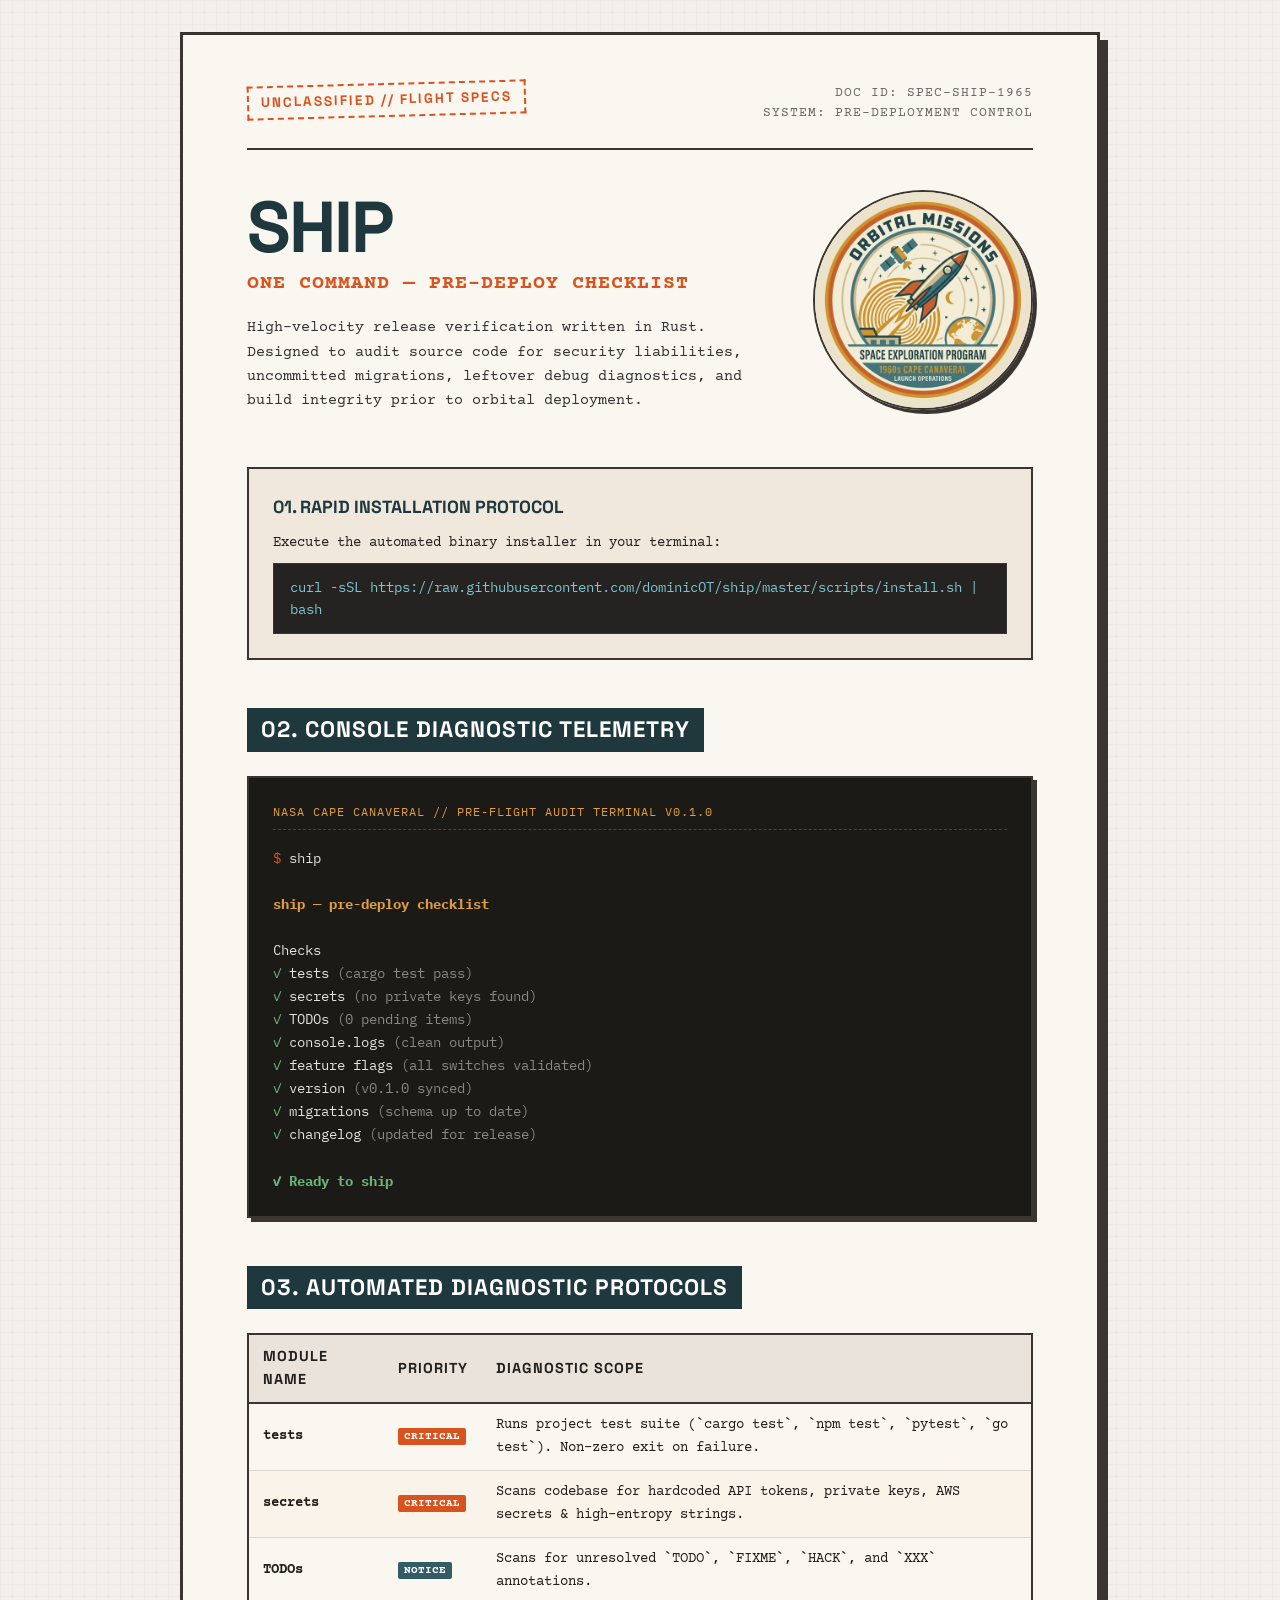
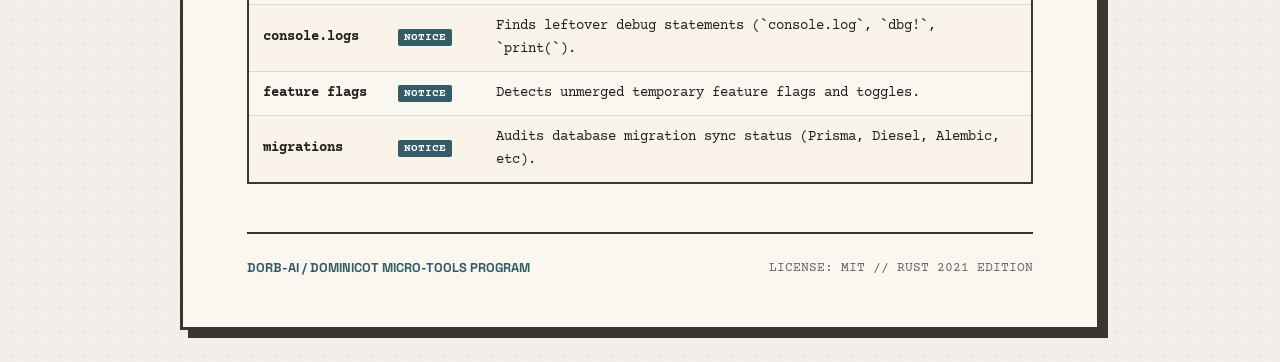
==== web/index.html @ fb0dbe6f "add doc page" ====
<!DOCTYPE html>
<html lang="en">
<head>
  <meta charset="UTF-8">
  <meta name="viewport" content="width=device-width, initial-scale=1.0">
  <title>SHIP — Pre-Flight Checklist CLI (1965 Manual Specs)</title>
  <meta name="description" content="Ship — A fast pre-deploy checklist CLI written in Rust. Cape Canaveral vintage documentation manual.">
  <link rel="preconnect" href="https://fonts.googleapis.com">
  <link rel="preconnect" href="https://fonts.gstatic.com" crossorigin>
  <link href="https://fonts.googleapis.com/css2?family=Courier+Prime:ital,wght@0,400;0,700;1,400&family=IBM+Plex+Mono:wght@400;600&family=Space+Grotesk:wght@500;700&display=swap" rel="stylesheet">
  
  <style>
    :root {
      --cream: #F5EFEB;
      --paper: #FAF6F0;
      --ink: #22201D;
      --orange: #D9531E;
      --mustard: #E09F3E;
      --teal: #335C67;
      --dark-teal: #1E383D;
      --border: #3A3530;
      --font-mono: 'Courier Prime', 'Courier New', monospace;
      --font-header: 'Space Grotesk', 'Helvetica Neue', sans-serif;
    }

    * {
      box-sizing: border-box;
      margin: 0;
      padding: 0;
    }

    body {
      background-color: var(--cream);
      color: var(--ink);
      font-family: var(--font-mono);
      font-size: 15px;
      line-height: 1.6;
      padding: 2rem 1rem;
      background-image: 
        radial-gradient(rgba(0, 0, 0, 0.03) 1px, transparent 0),
        linear-gradient(to right, rgba(0,0,0,0.02) 1px, transparent 1px),
        linear-gradient(to bottom, rgba(0,0,0,0.02) 1px, transparent 1px);
      background-size: 24px 24px, 12px 12px, 12px 12px;
    }

    .manual-wrapper {
      max-width: 920px;
      margin: 0 auto;
      background: var(--paper);
      border: 3px solid var(--border);
      box-shadow: 8px 8px 0px var(--border);
      padding: 3rem 4rem;
      position: relative;
    }

    /* Top stamp / Header block */
    .top-bar {
      display: flex;
      justify-content: space-between;
      align-items: flex-start;
      border-bottom: 2px solid var(--border);
      padding-bottom: 1.5rem;
      margin-bottom: 2.5rem;
    }

    .classification-stamp {
      display: inline-block;
      border: 2px dashed var(--orange);
      color: var(--orange);
      font-family: var(--font-header);
      font-weight: 700;
      text-transform: uppercase;
      letter-spacing: 2px;
      padding: 4px 12px;
      font-size: 0.85rem;
      transform: rotate(-1.5deg);
    }

    .meta-spec {
      font-size: 0.8rem;
      text-align: right;
      color: #666;
      text-transform: uppercase;
      letter-spacing: 1px;
    }

    /* Hero section */
    .hero-grid {
      display: grid;
      grid-template-columns: 1fr 220px;
      gap: 2rem;
      align-items: center;
      margin-bottom: 3rem;
    }

    .brand-title {
      font-family: var(--font-header);
      font-size: 4.5rem;
      line-height: 0.9;
      font-weight: 700;
      letter-spacing: -2px;
      color: var(--dark-teal);
      text-transform: uppercase;
      margin-bottom: 0.5rem;
    }

    .tagline {
      font-size: 1.25rem;
      font-weight: 700;
      color: var(--orange);
      text-transform: uppercase;
      letter-spacing: 1px;
      margin-bottom: 1rem;
    }

    .hero-desc {
      font-size: 0.95rem;
      color: #333;
      max-width: 520px;
    }

    .badge-img {
      width: 100%;
      height: auto;
      border: 2px solid var(--border);
      box-shadow: 4px 4px 0px var(--border);
      border-radius: 50%;
    }

    /* Section headers */
    .section-title {
      font-family: var(--font-header);
      font-size: 1.4rem;
      font-weight: 700;
      text-transform: uppercase;
      letter-spacing: 1px;
      background: var(--dark-teal);
      color: #FFF;
      display: inline-block;
      padding: 4px 14px;
      margin-bottom: 1.5rem;
    }

    /* Command / Terminal Card */
    .terminal-box {
      background: #1B1A17;
      color: #E6E1DA;
      border: 2px solid var(--border);
      padding: 1.5rem;
      font-family: 'IBM Plex Mono', monospace;
      font-size: 0.9rem;
      box-shadow: 4px 4px 0px var(--border);
      margin-bottom: 3rem;
      position: relative;
    }

    .terminal-header {
      color: var(--mustard);
      border-bottom: 1px dashed #444;
      padding-bottom: 0.5rem;
      margin-bottom: 1rem;
      font-size: 0.75rem;
      text-transform: uppercase;
      letter-spacing: 1px;
    }

    .prompt { color: var(--orange); }
    .check-pass { color: #69B578; }
    .check-warn { color: var(--mustard); }
    .check-fail { color: #E65F5C; }

    /* Table specs */
    .table-container {
      margin-bottom: 3rem;
    }

    .spec-table {
      width: 100%;
      border-collapse: collapse;
      font-size: 0.9rem;
      border: 2px solid var(--border);
    }

    .spec-table th {
      background: #EAE3DB;
      font-family: var(--font-header);
      text-transform: uppercase;
      letter-spacing: 1px;
      padding: 10px 14px;
      text-align: left;
      border-bottom: 2px solid var(--border);
    }

    .spec-table td {
      padding: 10px 14px;
      border-bottom: 1px solid #DDD6CD;
    }

    .spec-table tr:nth-child(even) {
      background: #FAF3EA;
    }

    .badge-critical {
      background: var(--orange);
      color: white;
      font-size: 0.7rem;
      font-weight: 700;
      text-transform: uppercase;
      padding: 2px 6px;
      border-radius: 2px;
    }

    .badge-normal {
      background: var(--teal);
      color: white;
      font-size: 0.7rem;
      font-weight: 700;
      text-transform: uppercase;
      padding: 2px 6px;
      border-radius: 2px;
    }

    /* One liner install box */
    .install-card {
      background: #F0E8DD;
      border: 2px solid var(--border);
      padding: 1.5rem;
      margin-bottom: 3rem;
    }

    .install-card h3 {
      font-family: var(--font-header);
      font-size: 1.1rem;
      text-transform: uppercase;
      margin-bottom: 0.75rem;
      color: var(--dark-teal);
    }

    .code-snippet {
      background: #252321;
      color: #7EC4CF;
      padding: 12px 16px;
      font-family: 'IBM Plex Mono', monospace;
      font-size: 0.88rem;
      border: 1px solid var(--border);
      overflow-x: auto;
      user-select: all;
    }

    /* Footer */
    .manual-footer {
      border-top: 2px solid var(--border);
      padding-top: 1.5rem;
      display: flex;
      justify-content: space-between;
      align-items: center;
      font-size: 0.8rem;
      color: #666;
    }

    .footer-stamp {
      font-family: var(--font-header);
      font-weight: 700;
      color: var(--teal);
      text-transform: uppercase;
    }

    @media (max-width: 768px) {
      .manual-wrapper {
        padding: 1.5rem;
      }
      .hero-grid {
        grid-template-columns: 1fr;
      }
      .badge-img {
        max-width: 160px;
        margin: 0 auto;
        display: block;
      }
    }
  </style>
</head>
<body>

  <main class="manual-wrapper">
    <!-- Header Block -->
    <header class="top-bar">
      <div>
        <span class="classification-stamp">Unclassified // Flight Specs</span>
      </div>
      <div class="meta-spec">
        <div>Doc ID: SPEC-SHIP-1965</div>
        <div>System: Pre-Deployment Control</div>
      </div>
    </header>

    <!-- Hero section -->
    <section class="hero-grid">
      <div>
        <h1 class="brand-title">SHIP</h1>
        <div class="tagline">One Command — Pre-Deploy Checklist</div>
        <p class="hero-desc">
          High-velocity release verification written in Rust. Designed to audit source code for security liabilities, uncommitted migrations, leftover debug diagnostics, and build integrity prior to orbital deployment.
        </p>
      </div>
      <div>
        <img src="badge.png" alt="1960s Apollo Launch Badge" class="badge-img">
      </div>
    </section>

    <!-- Installation Command -->
    <section class="install-card">
      <h3>01. Rapid Installation Protocol</h3>
      <p style="margin-bottom: 0.5rem; font-size: 0.85rem;">Execute the automated binary installer in your terminal:</p>
      <div class="code-snippet">
        curl -sSL https://raw.githubusercontent.com/dominicOT/ship/master/scripts/install.sh | bash
      </div>
    </section>

    <!-- Simulated Output -->
    <section>
      <div class="section-title">02. Console Diagnostic Telemetry</div>
      <div class="terminal-box">
        <div class="terminal-header">NASA CAPE CANAVERAL // PRE-FLIGHT AUDIT TERMINAL v0.1.0</div>
        <div><span class="prompt">$</span> ship</div>
        <br>
        <div style="color: var(--mustard); font-weight: bold;">ship — pre-deploy checklist</div>
        <br>
        <div>Checks</div>
        <div>  <span class="check-pass">✓</span> tests           <span style="color: #888;">(cargo test pass)</span></div>
        <div>  <span class="check-pass">✓</span> secrets         <span style="color: #888;">(no private keys found)</span></div>
        <div>  <span class="check-pass">✓</span> TODOs           <span style="color: #888;">(0 pending items)</span></div>
        <div>  <span class="check-pass">✓</span> console.logs    <span style="color: #888;">(clean output)</span></div>
        <div>  <span class="check-pass">✓</span> feature flags   <span style="color: #888;">(all switches validated)</span></div>
        <div>  <span class="check-pass">✓</span> version         <span style="color: #888;">(v0.1.0 synced)</span></div>
        <div>  <span class="check-pass">✓</span> migrations      <span style="color: #888;">(schema up to date)</span></div>
        <div>  <span class="check-pass">✓</span> changelog       <span style="color: #888;">(updated for release)</span></div>
        <br>
        <div class="check-pass" style="font-weight: bold;">✓ Ready to ship</div>
      </div>
    </section>

    <!-- Checklist Specifications -->
    <section class="table-container">
      <div class="section-title">03. Automated Diagnostic Protocols</div>
      <table class="spec-table">
        <thead>
          <tr>
            <th>Module Name</th>
            <th>Priority</th>
            <th>Diagnostic Scope</th>
          </tr>
        </thead>
        <tbody>
          <tr>
            <td><strong>tests</strong></td>
            <td><span class="badge-critical">CRITICAL</span></td>
            <td>Runs project test suite (`cargo test`, `npm test`, `pytest`, `go test`). Non-zero exit on failure.</td>
          </tr>
          <tr>
            <td><strong>secrets</strong></td>
            <td><span class="badge-critical">CRITICAL</span></td>
            <td>Scans codebase for hardcoded API tokens, private keys, AWS secrets & high-entropy strings.</td>
          </tr>
          <tr>
            <td><strong>TODOs</strong></td>
            <td><span class="badge-normal">NOTICE</span></td>
            <td>Scans for unresolved `TODO`, `FIXME`, `HACK`, and `XXX` annotations.</td>
          </tr>
          <tr>
            <td><strong>console.logs</strong></td>
            <td><span class="badge-normal">NOTICE</span></td>
            <td>Finds leftover debug statements (`console.log`, `dbg!`, `print(`).</td>
          </tr>
          <tr>
            <td><strong>feature flags</strong></td>
            <td><span class="badge-normal">NOTICE</span></td>
            <td>Detects unmerged temporary feature flags and toggles.</td>
          </tr>
          <tr>
            <td><strong>migrations</strong></td>
            <td><span class="badge-normal">NOTICE</span></td>
            <td>Audits database migration sync status (Prisma, Diesel, Alembic, etc).</td>
          </tr>
        </tbody>
      </table>
    </section>

    <!-- Footer Specs -->
    <footer class="manual-footer">
      <div class="footer-stamp">DORB-AI / DOMINICOT MICRO-TOOLS PROGRAM</div>
      <div>LICENSE: MIT // RUST 2021 EDITION</div>
    </footer>
  </main>

</body>
</html>
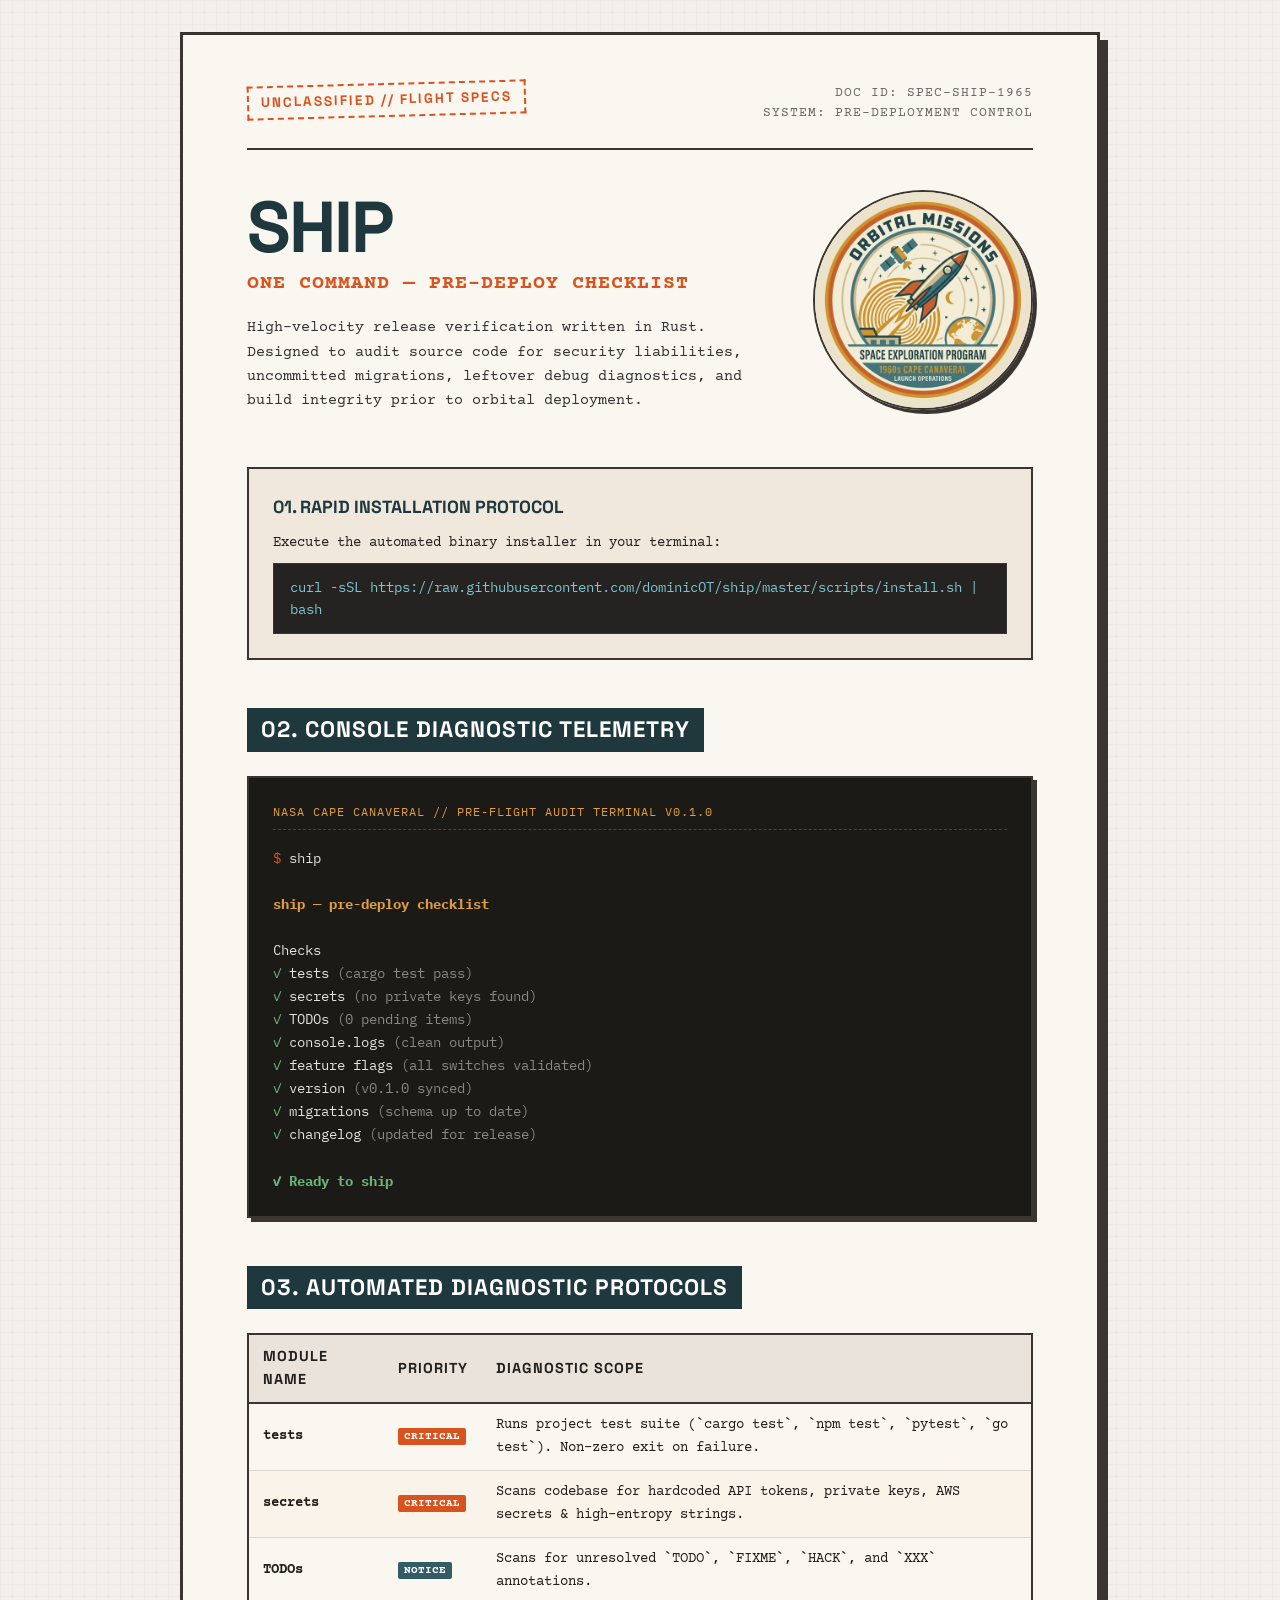
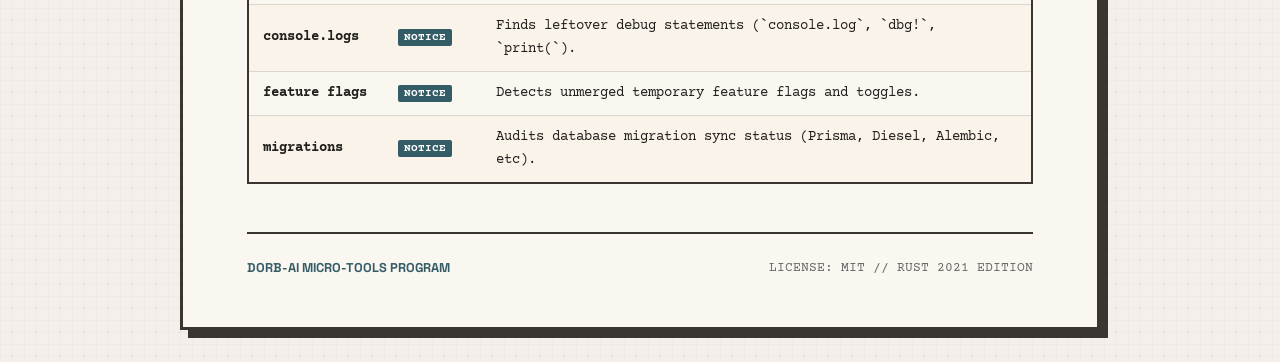
==== commit fd2b0afb: "..rehafn" ====
--- a/web/index.html
+++ b/web/index.html
@@ -388,7 +388,7 @@
 
     <!-- Footer Specs -->
     <footer class="manual-footer">
-      <div class="footer-stamp">DORB-AI / DOMINICOT MICRO-TOOLS PROGRAM</div>
+      <div class="footer-stamp">DORB-AI MICRO-TOOLS PROGRAM</div>
       <div>LICENSE: MIT // RUST 2021 EDITION</div>
     </footer>
   </main>
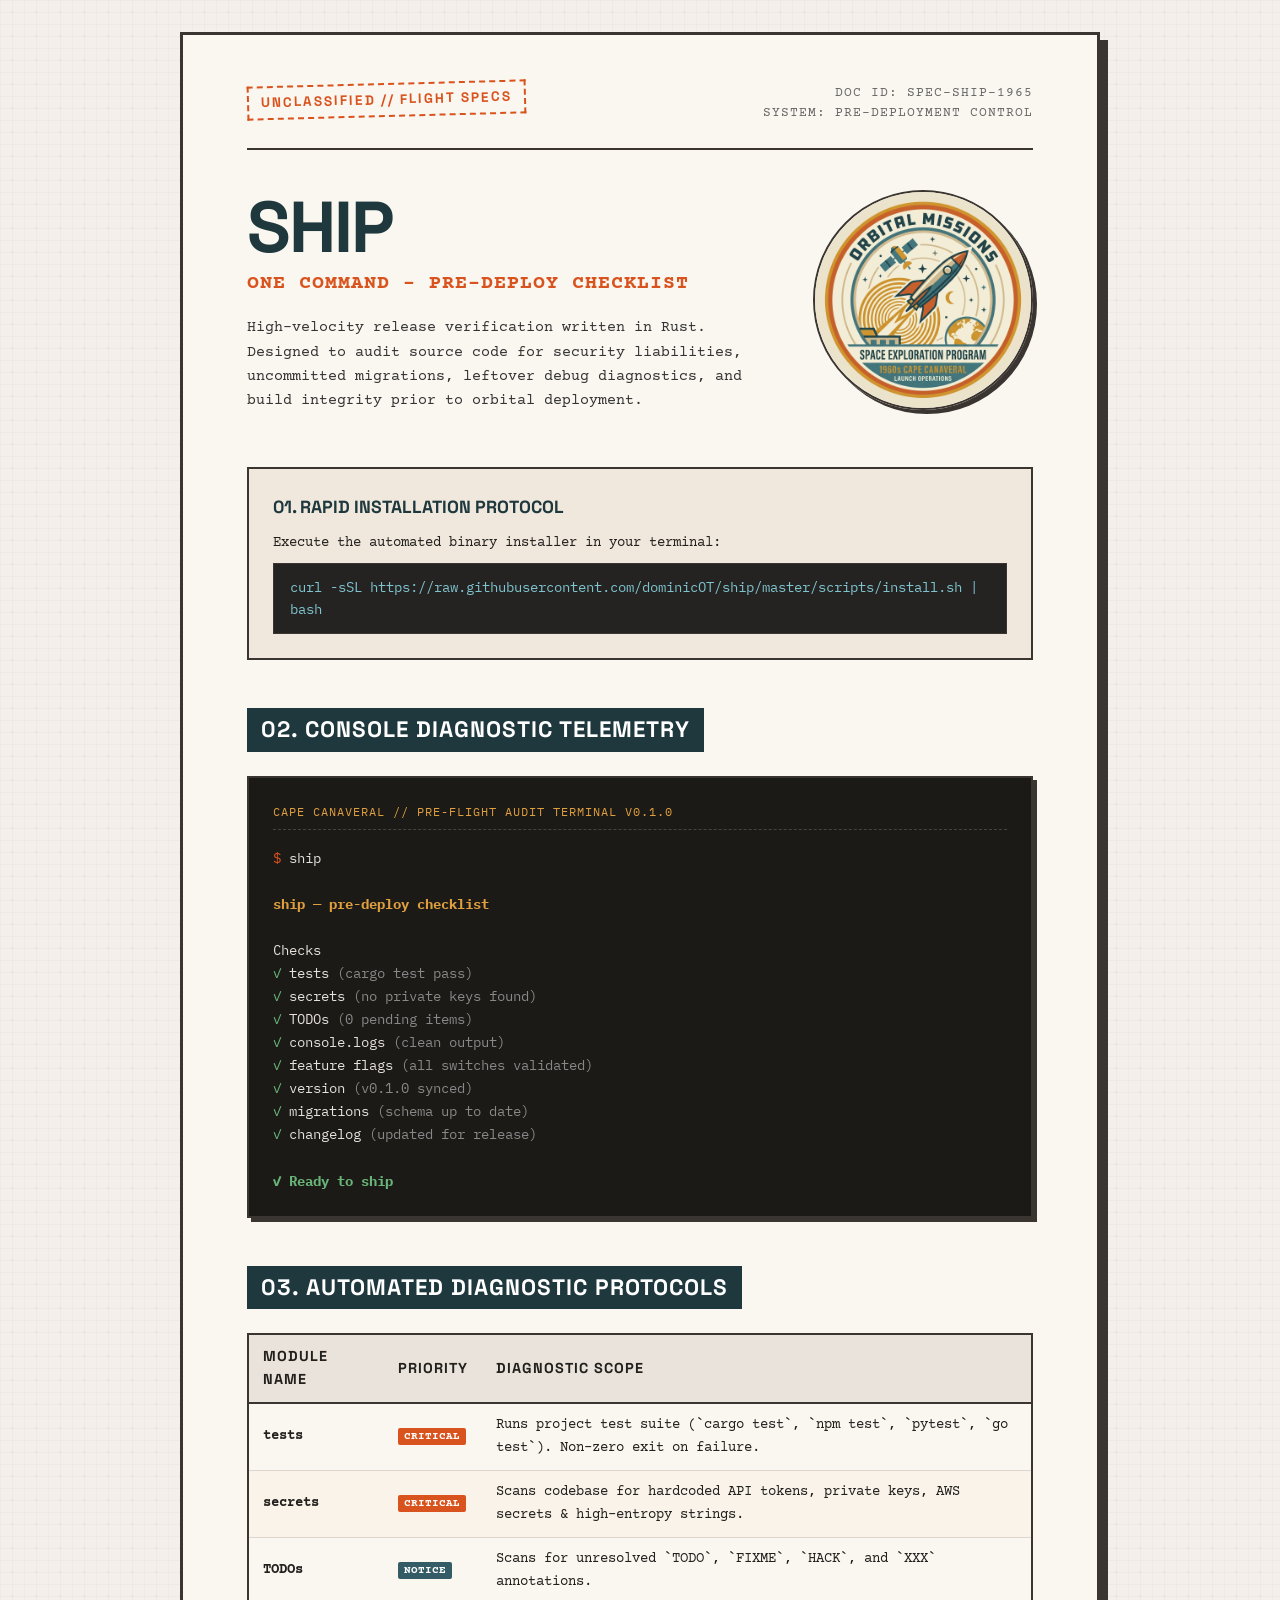
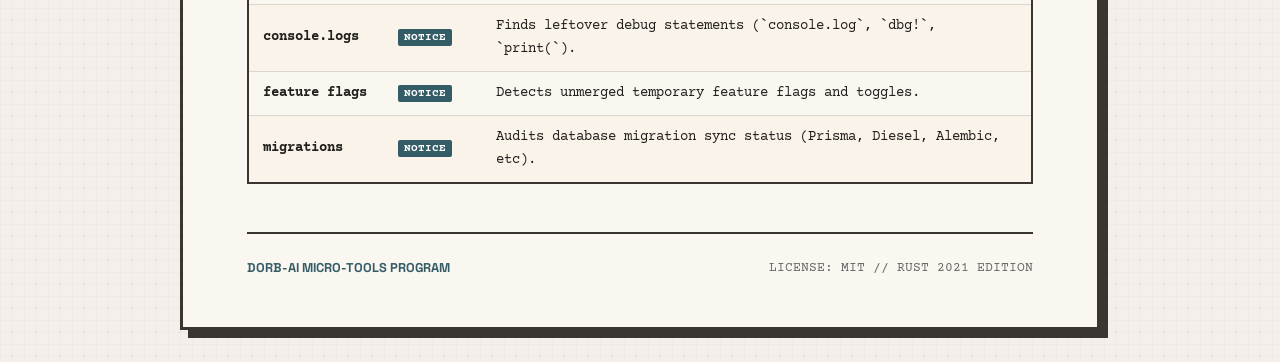
==== commit 80c103c3: "." ====
--- a/web/index.html
+++ b/web/index.html
@@ -3,7 +3,7 @@
 <head>
   <meta charset="UTF-8">
   <meta name="viewport" content="width=device-width, initial-scale=1.0">
-  <title>SHIP — Pre-Flight Checklist CLI (1965 Manual Specs)</title>
+  <title>SHIP - Pre-Flight Checklist CLI</title>
   <meta name="description" content="Ship — A fast pre-deploy checklist CLI written in Rust. Cape Canaveral vintage documentation manual.">
   <link rel="preconnect" href="https://fonts.googleapis.com">
   <link rel="preconnect" href="https://fonts.gstatic.com" crossorigin>
@@ -298,7 +298,7 @@
     <section class="hero-grid">
       <div>
         <h1 class="brand-title">SHIP</h1>
-        <div class="tagline">One Command — Pre-Deploy Checklist</div>
+        <div class="tagline">One Command - Pre-Deploy Checklist</div>
         <p class="hero-desc">
           High-velocity release verification written in Rust. Designed to audit source code for security liabilities, uncommitted migrations, leftover debug diagnostics, and build integrity prior to orbital deployment.
         </p>
@@ -321,7 +321,7 @@
     <section>
       <div class="section-title">02. Console Diagnostic Telemetry</div>
       <div class="terminal-box">
-        <div class="terminal-header">NASA CAPE CANAVERAL // PRE-FLIGHT AUDIT TERMINAL v0.1.0</div>
+        <div class="terminal-header">CAPE CANAVERAL // PRE-FLIGHT AUDIT TERMINAL v0.1.0</div>
         <div><span class="prompt">$</span> ship</div>
         <br>
         <div style="color: var(--mustard); font-weight: bold;">ship — pre-deploy checklist</div>
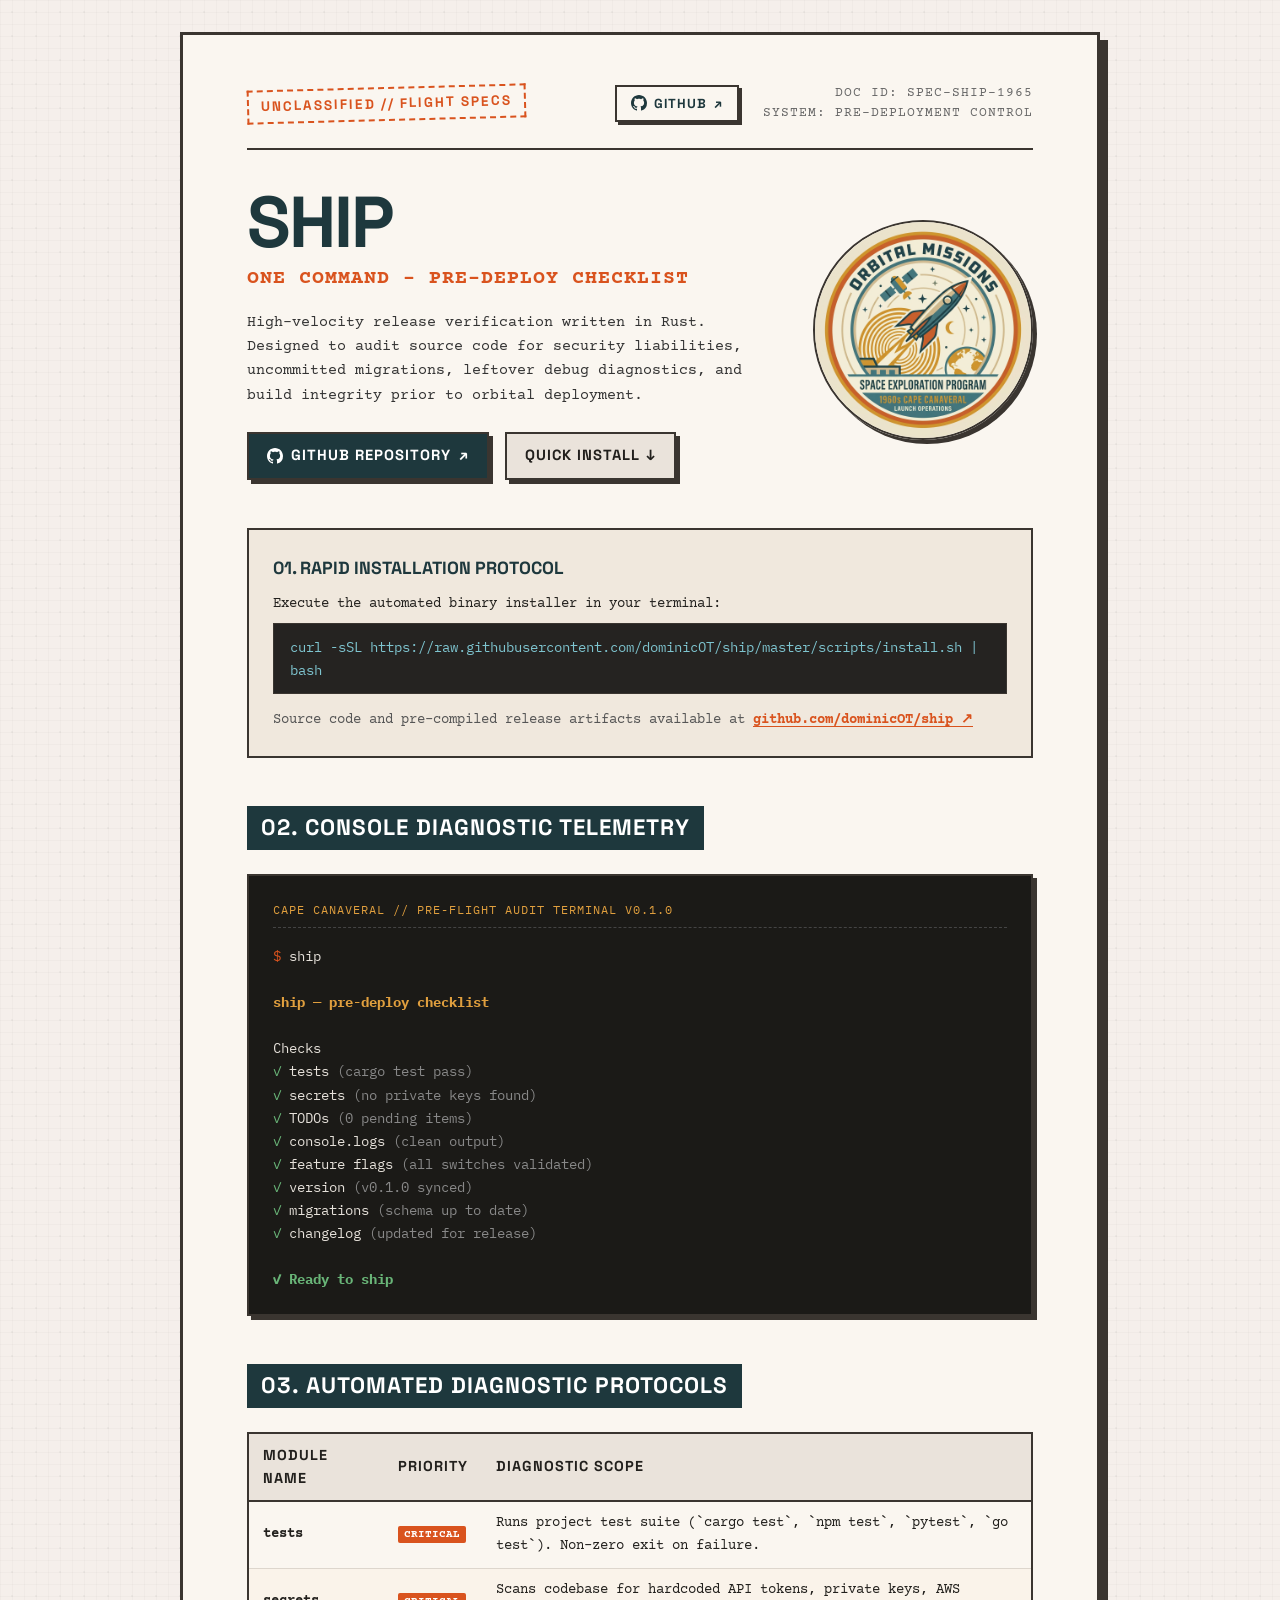
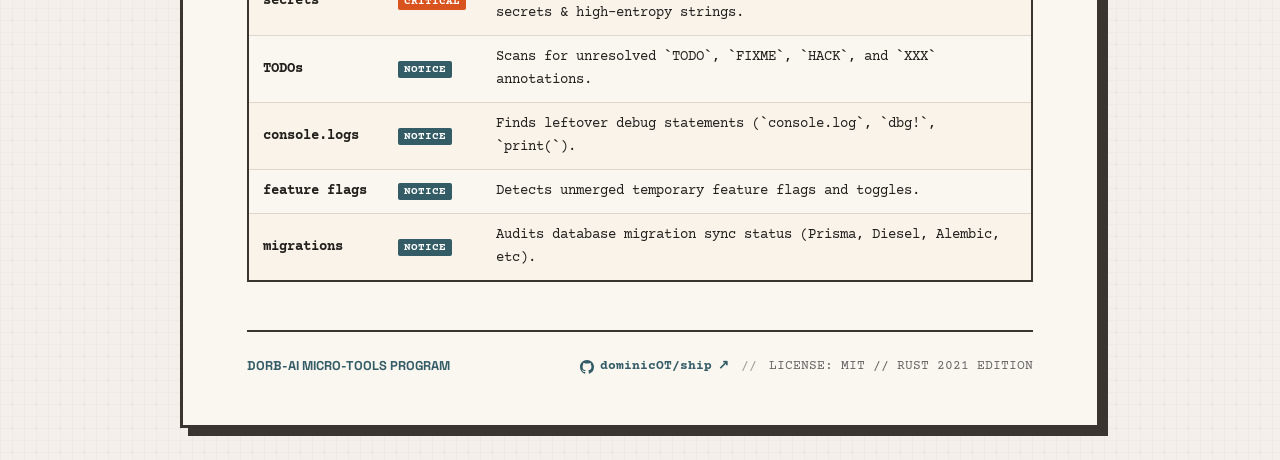
==== commit a9c4219f: "." ====
--- a/web/index.html
+++ b/web/index.html
@@ -57,10 +57,24 @@
     .top-bar {
       display: flex;
       justify-content: space-between;
-      align-items: flex-start;
+      align-items: center;
       border-bottom: 2px solid var(--border);
       padding-bottom: 1.5rem;
       margin-bottom: 2.5rem;
+      gap: 1rem;
+      flex-wrap: wrap;
+    }
+
+    .top-bar-left {
+      display: flex;
+      align-items: center;
+      gap: 1rem;
+    }
+
+    .top-bar-right {
+      display: flex;
+      align-items: center;
+      gap: 1.5rem;
     }
 
     .classification-stamp {
@@ -82,6 +96,156 @@
       color: #666;
       text-transform: uppercase;
       letter-spacing: 1px;
+    }
+
+    /* GitHub links & Buttons */
+    .github-pill {
+      display: inline-flex;
+      align-items: center;
+      gap: 7px;
+      padding: 6px 14px;
+      background: var(--paper);
+      color: var(--dark-teal);
+      border: 2px solid var(--border);
+      font-family: var(--font-header);
+      font-size: 0.82rem;
+      font-weight: 700;
+      text-transform: uppercase;
+      letter-spacing: 1px;
+      text-decoration: none;
+      box-shadow: 3px 3px 0px var(--border);
+      transition: transform 0.12s ease, box-shadow 0.12s ease, background-color 0.12s ease, color 0.12s ease;
+      cursor: pointer;
+    }
+
+    .github-pill:hover {
+      background: var(--dark-teal);
+      color: #FFF;
+      transform: translate(-1px, -1px);
+      box-shadow: 4px 4px 0px var(--border);
+    }
+
+    .github-pill:active {
+      transform: translate(2px, 2px);
+      box-shadow: 1px 1px 0px var(--border);
+    }
+
+    .hero-cta-group {
+      display: flex;
+      align-items: center;
+      gap: 1rem;
+      margin-top: 1.5rem;
+      flex-wrap: wrap;
+    }
+
+    .btn-primary {
+      display: inline-flex;
+      align-items: center;
+      gap: 8px;
+      padding: 10px 18px;
+      background: var(--dark-teal);
+      color: #FFF;
+      border: 2px solid var(--border);
+      font-family: var(--font-header);
+      font-size: 0.92rem;
+      font-weight: 700;
+      text-transform: uppercase;
+      letter-spacing: 1px;
+      text-decoration: none;
+      box-shadow: 4px 4px 0px var(--border);
+      transition: transform 0.12s ease, box-shadow 0.12s ease, background-color 0.12s ease;
+      cursor: pointer;
+    }
+
+    .btn-primary:hover {
+      background: var(--orange);
+      transform: translate(-2px, -2px);
+      box-shadow: 6px 6px 0px var(--border);
+    }
+
+    .btn-primary:active {
+      transform: translate(2px, 2px);
+      box-shadow: 2px 2px 0px var(--border);
+    }
+
+    .btn-secondary {
+      display: inline-flex;
+      align-items: center;
+      gap: 6px;
+      padding: 10px 18px;
+      background: #EAE3DB;
+      color: var(--ink);
+      border: 2px solid var(--border);
+      font-family: var(--font-header);
+      font-size: 0.92rem;
+      font-weight: 700;
+      text-transform: uppercase;
+      letter-spacing: 1px;
+      text-decoration: none;
+      box-shadow: 4px 4px 0px var(--border);
+      transition: transform 0.12s ease, box-shadow 0.12s ease, background-color 0.12s ease;
+      cursor: pointer;
+    }
+
+    .btn-secondary:hover {
+      background: #DDD6CD;
+      transform: translate(-2px, -2px);
+      box-shadow: 6px 6px 0px var(--border);
+    }
+
+    .btn-secondary:active {
+      transform: translate(2px, 2px);
+      box-shadow: 2px 2px 0px var(--border);
+    }
+
+    .gh-icon {
+      display: inline-block;
+      vertical-align: middle;
+      flex-shrink: 0;
+    }
+
+    .manual-inline-link {
+      color: var(--orange);
+      text-decoration: underline;
+      font-weight: 700;
+      text-underline-offset: 3px;
+      transition: color 0.15s ease;
+    }
+
+    .manual-inline-link:hover {
+      color: var(--dark-teal);
+    }
+
+    .install-footer-note {
+      margin-top: 1rem;
+      font-size: 0.85rem;
+      color: #555;
+    }
+
+    .footer-links {
+      display: flex;
+      align-items: center;
+      gap: 0.75rem;
+      flex-wrap: wrap;
+    }
+
+    .footer-link {
+      display: inline-flex;
+      align-items: center;
+      gap: 6px;
+      color: var(--teal);
+      text-decoration: none;
+      font-weight: 700;
+      transition: color 0.15s ease;
+    }
+
+    .footer-link:hover {
+      color: var(--orange);
+      text-decoration: underline;
+    }
+
+    .footer-divider {
+      color: #999;
     }
 
     /* Hero section */
@@ -269,6 +433,15 @@
       .manual-wrapper {
         padding: 1.5rem;
       }
+      .top-bar {
+        flex-direction: column;
+        align-items: flex-start;
+      }
+      .top-bar-right {
+        width: 100%;
+        justify-content: space-between;
+        gap: 1rem;
+      }
       .hero-grid {
         grid-template-columns: 1fr;
       }
@@ -277,6 +450,11 @@
         margin: 0 auto;
         display: block;
       }
+      .manual-footer {
+        flex-direction: column;
+        align-items: flex-start;
+        gap: 1rem;
+      }
     }
   </style>
 </head>
@@ -285,12 +463,21 @@
   <main class="manual-wrapper">
     <!-- Header Block -->
     <header class="top-bar">
-      <div>
+      <div class="top-bar-left">
         <span class="classification-stamp">Unclassified // Flight Specs</span>
       </div>
-      <div class="meta-spec">
-        <div>Doc ID: SPEC-SHIP-1965</div>
-        <div>System: Pre-Deployment Control</div>
+      <div class="top-bar-right">
+        <a href="https://github.com/dominicOT/ship" target="_blank" rel="noopener noreferrer" class="github-pill" title="View ship on GitHub">
+          <svg class="gh-icon" width="16" height="16" viewBox="0 0 24 24" fill="currentColor">
+            <path d="M12 0C5.37 0 0 5.37 0 12c0 5.31 3.435 9.795 8.205 11.385.6.105.825-.255.825-.57 0-.285-.015-1.23-.015-2.235-3.015.555-3.795-.735-4.035-1.41-.135-.345-.72-1.41-1.23-1.695-.42-.225-1.02-.78-.015-.795.945-.015 1.62.87 1.845 1.23 1.08 1.815 2.805 1.305 3.495.99.105-.78.42-1.305.765-1.605-2.67-.3-5.46-1.335-5.46-5.925 0-1.305.465-2.385 1.23-3.225-.12-.3-.54-1.53.12-3.18 0 0 1.005-.315 3.3 1.23.96-.27 1.98-.405 3-.405s2.04.135 3 .405c2.295-1.56 3.3-1.23 3.3-1.23.66 1.65.24 2.88.12 3.18.765.84 1.23 1.905 1.23 3.225 0 4.605-2.805 5.625-5.475 5.925.435.375.81 1.095.81 2.22 0 1.605-.015 2.895-.015 3.3 0 .315.225.69.825.57A12.02 12.02 0 0024 12c0-6.63-5.37-12-12-12z"/>
+          </svg>
+          <span>GitHub</span>
+          <span>↗</span>
+        </a>
+        <div class="meta-spec">
+          <div>Doc ID: SPEC-SHIP-1965</div>
+          <div>System: Pre-Deployment Control</div>
+        </div>
       </div>
     </header>
 
@@ -302,6 +489,19 @@
         <p class="hero-desc">
           High-velocity release verification written in Rust. Designed to audit source code for security liabilities, uncommitted migrations, leftover debug diagnostics, and build integrity prior to orbital deployment.
         </p>
+        <div class="hero-cta-group">
+          <a href="https://github.com/dominicOT/ship" target="_blank" rel="noopener noreferrer" class="btn-primary">
+            <svg class="gh-icon" width="16" height="16" viewBox="0 0 24 24" fill="currentColor">
+              <path d="M12 0C5.37 0 0 5.37 0 12c0 5.31 3.435 9.795 8.205 11.385.6.105.825-.255.825-.57 0-.285-.015-1.23-.015-2.235-3.015.555-3.795-.735-4.035-1.41-.135-.345-.72-1.41-1.23-1.695-.42-.225-1.02-.78-.015-.795.945-.015 1.62.87 1.845 1.23 1.08 1.815 2.805 1.305 3.495.99.105-.78.42-1.305.765-1.605-2.67-.3-5.46-1.335-5.46-5.925 0-1.305.465-2.385 1.23-3.225-.12-.3-.54-1.53.12-3.18 0 0 1.005-.315 3.3 1.23.96-.27 1.98-.405 3-.405s2.04.135 3 .405c2.295-1.56 3.3-1.23 3.3-1.23.66 1.65.24 2.88.12 3.18.765.84 1.23 1.905 1.23 3.225 0 4.605-2.805 5.625-5.475 5.925.435.375.81 1.095.81 2.22 0 1.605-.015 2.895-.015 3.3 0 .315.225.69.825.57A12.02 12.02 0 0024 12c0-6.63-5.37-12-12-12z"/>
+            </svg>
+            <span>GitHub Repository</span>
+            <span>↗</span>
+          </a>
+          <a href="#install" class="btn-secondary">
+            <span>Quick Install</span>
+            <span>↓</span>
+          </a>
+        </div>
       </div>
       <div>
         <img src="badge.png" alt="1960s Apollo Launch Badge" class="badge-img">
@@ -309,11 +509,14 @@
     </section>
 
     <!-- Installation Command -->
-    <section class="install-card">
+    <section class="install-card" id="install">
       <h3>01. Rapid Installation Protocol</h3>
       <p style="margin-bottom: 0.5rem; font-size: 0.85rem;">Execute the automated binary installer in your terminal:</p>
       <div class="code-snippet">
         curl -sSL https://raw.githubusercontent.com/dominicOT/ship/master/scripts/install.sh | bash
+      </div>
+      <div class="install-footer-note">
+        Source code and pre-compiled release artifacts available at <a href="https://github.com/dominicOT/ship" target="_blank" rel="noopener noreferrer" class="manual-inline-link">github.com/dominicOT/ship ↗</a>
       </div>
     </section>
 
@@ -389,7 +592,17 @@
     <!-- Footer Specs -->
     <footer class="manual-footer">
       <div class="footer-stamp">DORB-AI MICRO-TOOLS PROGRAM</div>
-      <div>LICENSE: MIT // RUST 2021 EDITION</div>
+      <div class="footer-links">
+        <a href="https://github.com/dominicOT/ship" target="_blank" rel="noopener noreferrer" class="footer-link">
+          <svg class="gh-icon" width="14" height="14" viewBox="0 0 24 24" fill="currentColor">
+            <path d="M12 0C5.37 0 0 5.37 0 12c0 5.31 3.435 9.795 8.205 11.385.6.105.825-.255.825-.57 0-.285-.015-1.23-.015-2.235-3.015.555-3.795-.735-4.035-1.41-.135-.345-.72-1.41-1.23-1.695-.42-.225-1.02-.78-.015-.795.945-.015 1.62.87 1.845 1.23 1.08 1.815 2.805 1.305 3.495.99.105-.78.42-1.305.765-1.605-2.67-.3-5.46-1.335-5.46-5.925 0-1.305.465-2.385 1.23-3.225-.12-.3-.54-1.53.12-3.18 0 0 1.005-.315 3.3 1.23.96-.27 1.98-.405 3-.405s2.04.135 3 .405c2.295-1.56 3.3-1.23 3.3-1.23.66 1.65.24 2.88.12 3.18.765.84 1.23 1.905 1.23 3.225 0 4.605-2.805 5.625-5.475 5.925.435.375.81 1.095.81 2.22 0 1.605-.015 2.895-.015 3.3 0 .315.225.69.825.57A12.02 12.02 0 0024 12c0-6.63-5.37-12-12-12z"/>
+          </svg>
+          <span>dominicOT/ship</span>
+          <span>↗</span>
+        </a>
+        <span class="footer-divider">//</span>
+        <span>LICENSE: MIT // RUST 2021 EDITION</span>
+      </div>
     </footer>
   </main>
 
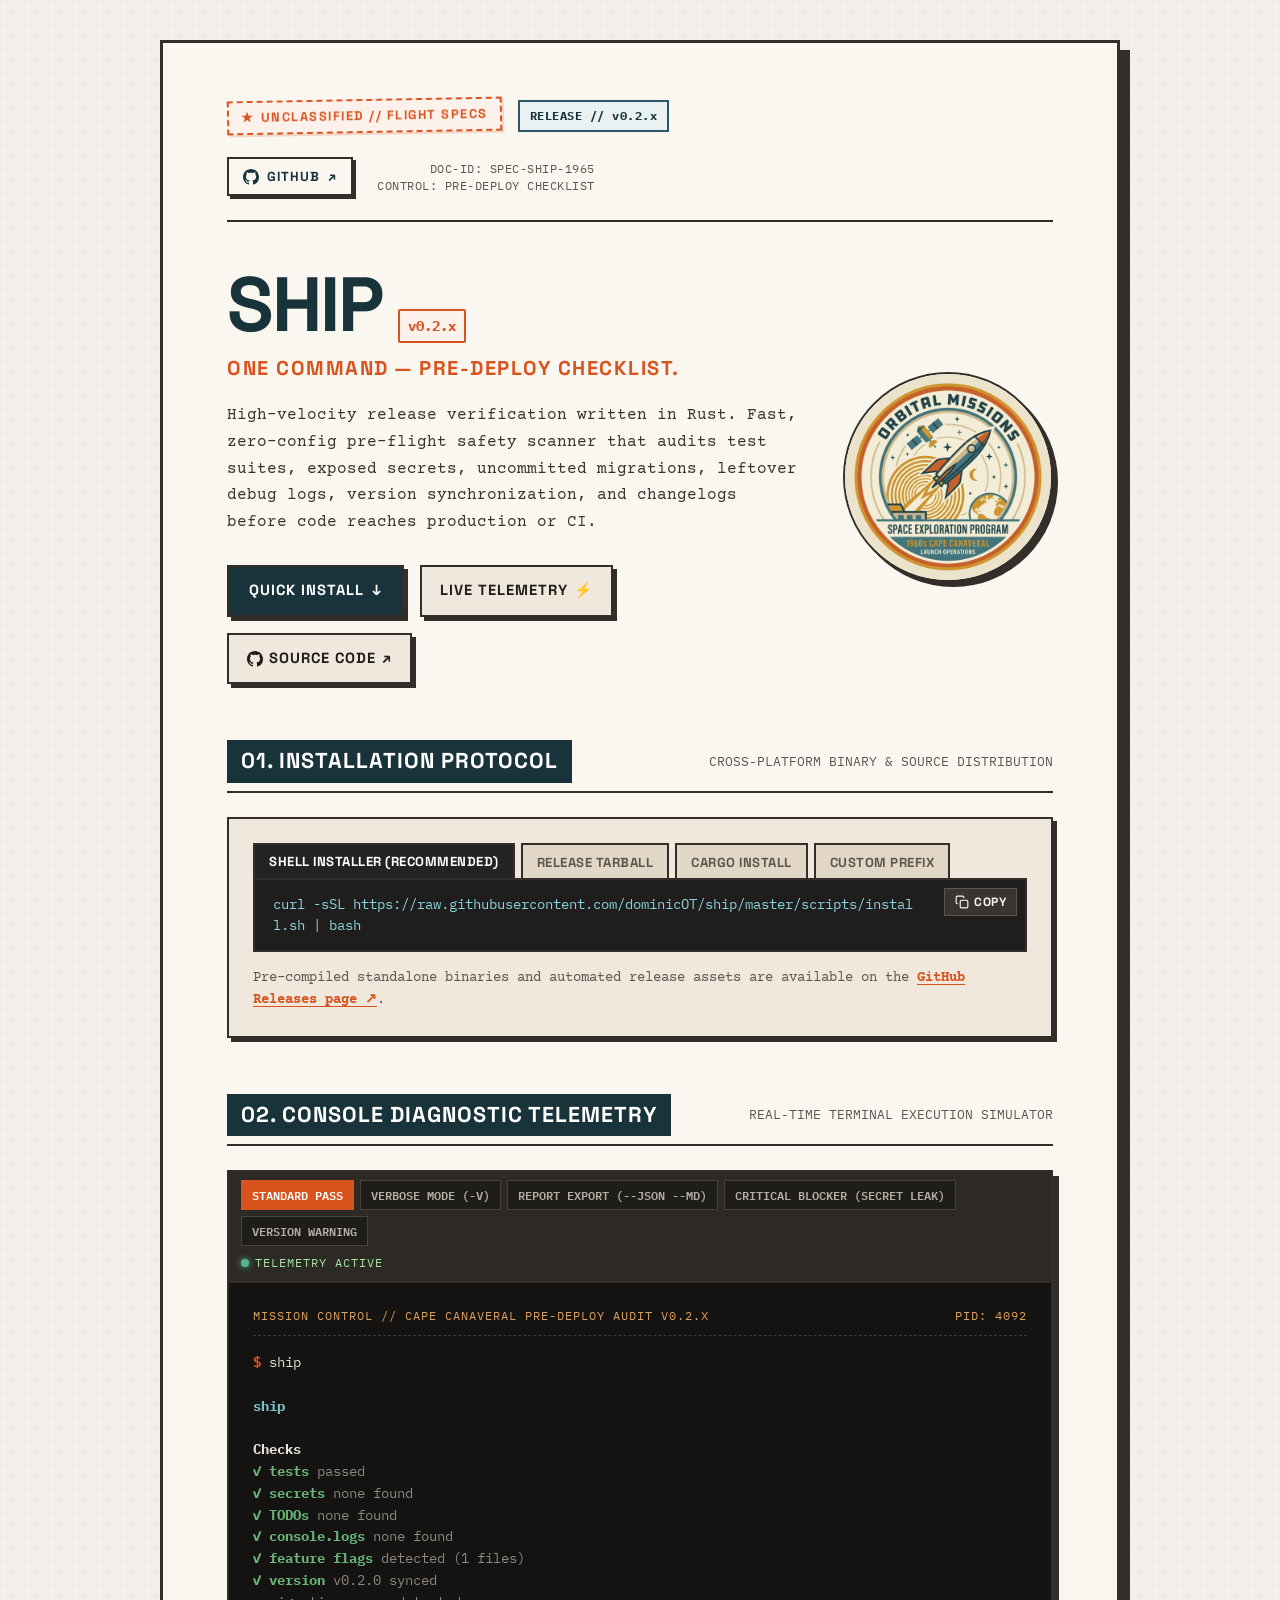
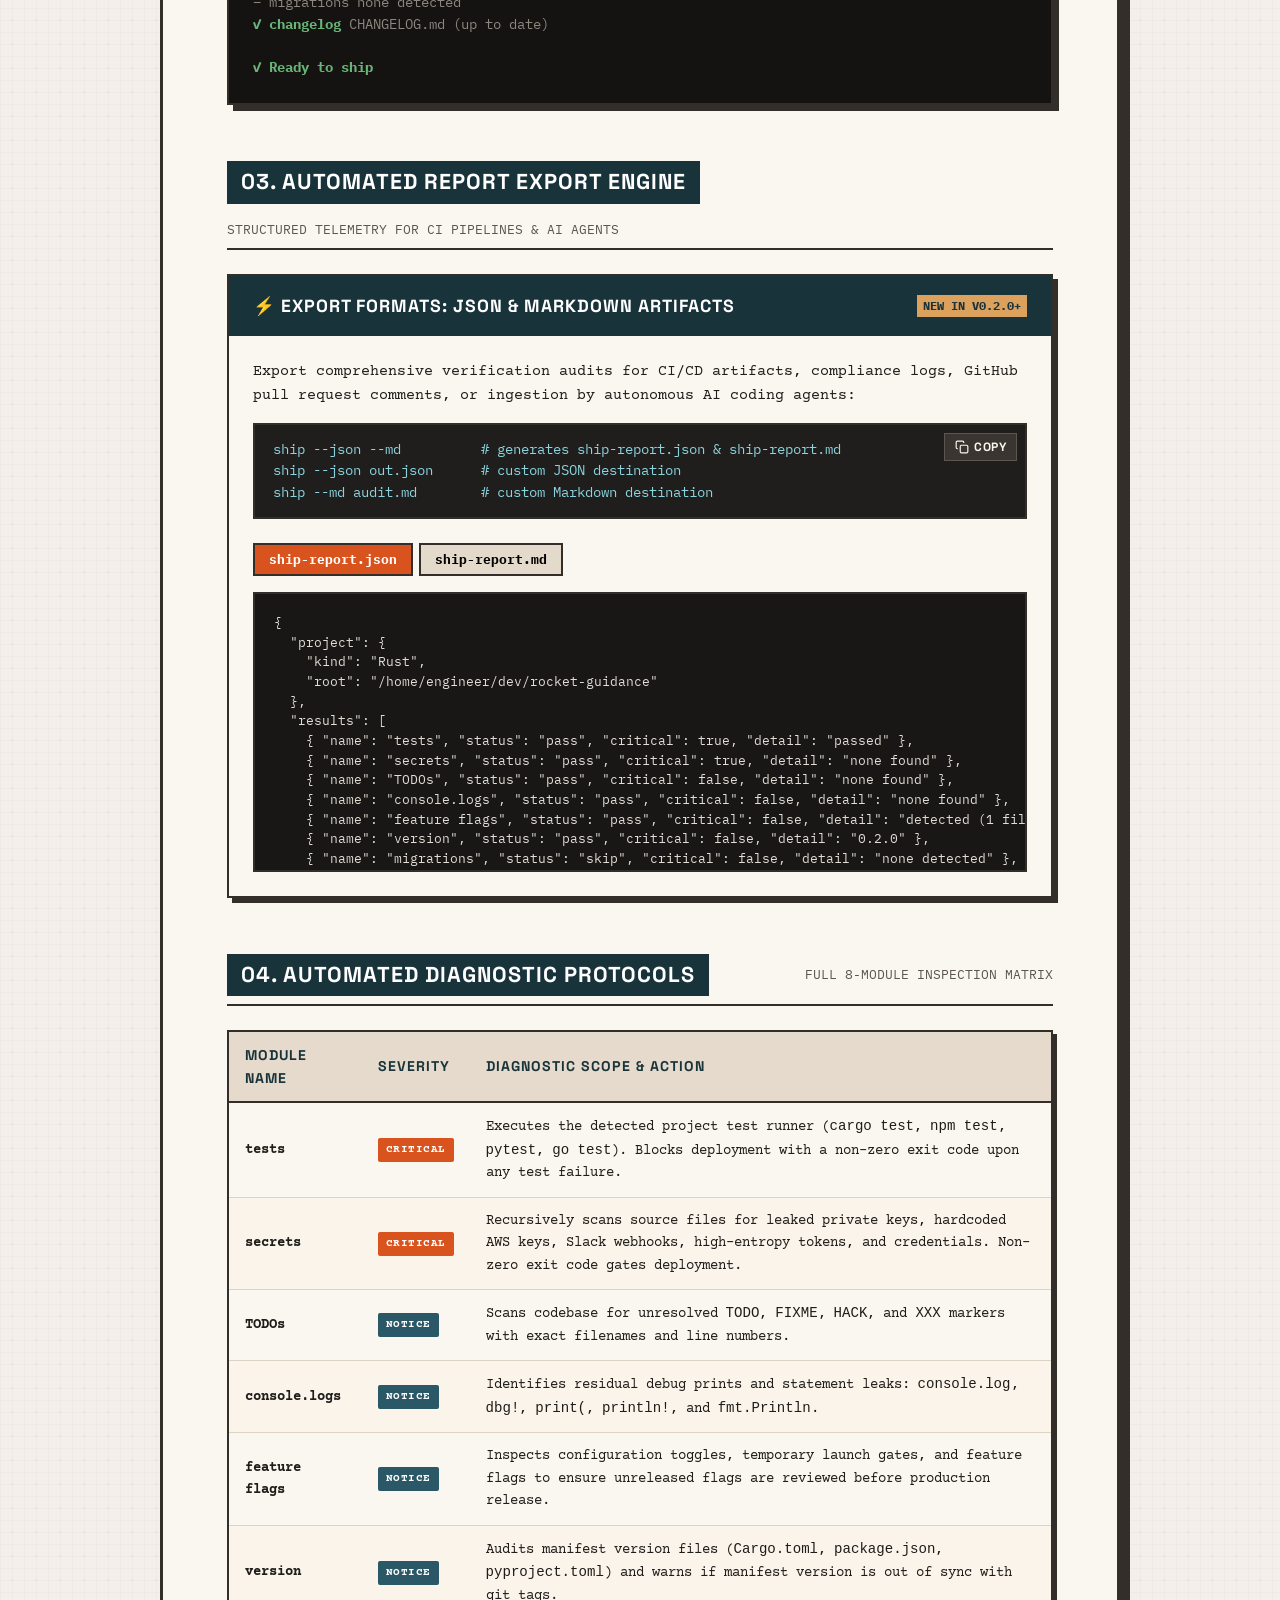
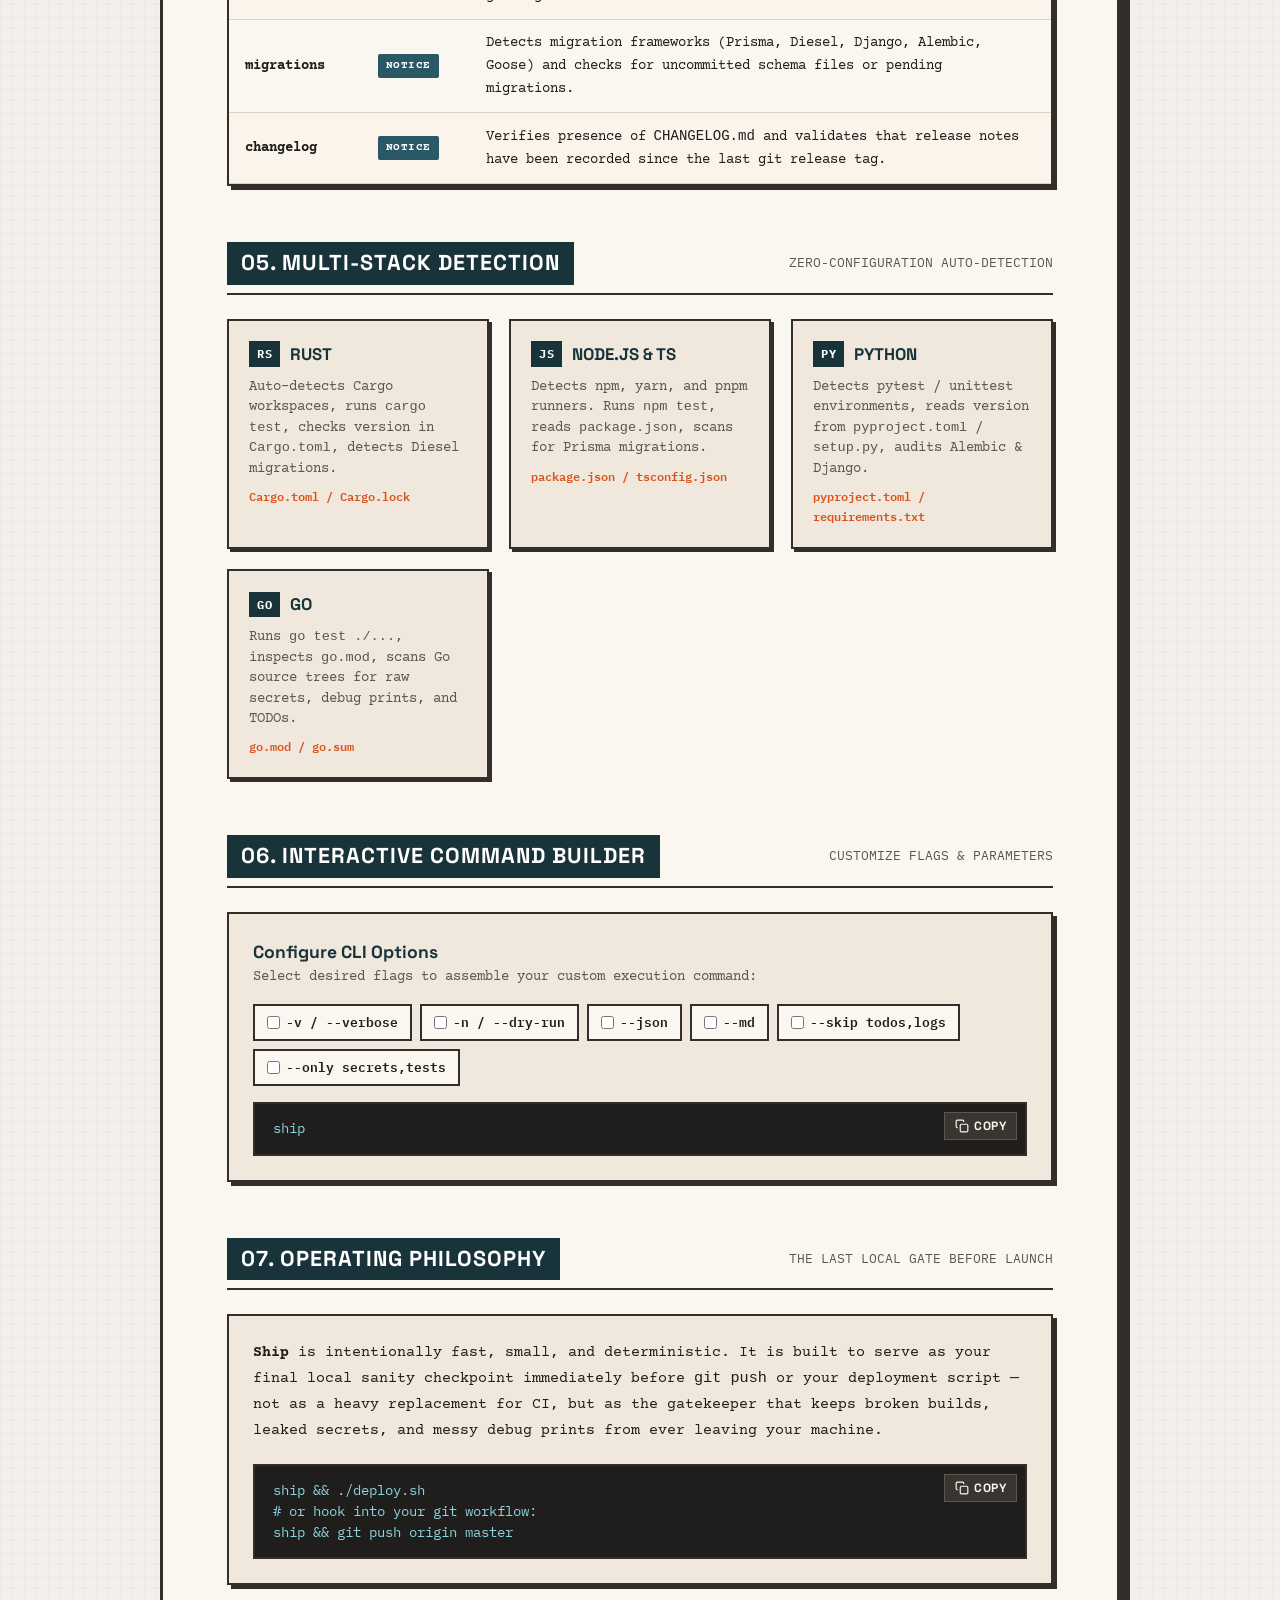
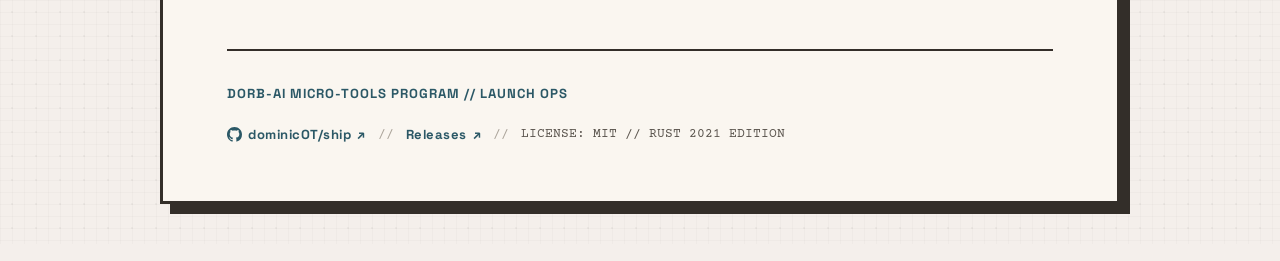
==== commit fd980dd9: "some more changes to the release workflow" ====
--- a/web/index.html
+++ b/web/index.html
@@ -3,23 +3,39 @@
 <head>
   <meta charset="UTF-8">
   <meta name="viewport" content="width=device-width, initial-scale=1.0">
-  <title>SHIP - Pre-Flight Checklist CLI</title>
-  <meta name="description" content="Ship — A fast pre-deploy checklist CLI written in Rust. Cape Canaveral vintage documentation manual.">
+  <title>SHIP — Pre-Flight Checklist CLI for Fast & Safe Deploys</title>
+  <meta name="description" content="Ship is a fast pre-deploy checklist CLI written in Rust. Audit tests, secrets, TODOs, debug logs, feature flags, versions, migrations, and changelogs with JSON & Markdown export support.">
+  
+  <!-- Fonts -->
   <link rel="preconnect" href="https://fonts.googleapis.com">
   <link rel="preconnect" href="https://fonts.gstatic.com" crossorigin>
-  <link href="https://fonts.googleapis.com/css2?family=Courier+Prime:ital,wght@0,400;0,700;1,400&family=IBM+Plex+Mono:wght@400;600&family=Space+Grotesk:wght@500;700&display=swap" rel="stylesheet">
-  
+  <link href="https://fonts.googleapis.com/css2?family=Courier+Prime:ital,wght@0,400;0,700;1,400&family=IBM+Plex+Mono:ital,wght@0,400;0,500;0,600;0,700;1,400&family=Space+Grotesk:wght@500;600;700&display=swap" rel="stylesheet">
+
   <style>
     :root {
-      --cream: #F5EFEB;
+      --cream: #F4EFEB;
       --paper: #FAF6F0;
-      --ink: #22201D;
+      --paper-card: #F0E8DC;
+      --paper-dark: #E4DACB;
+      --ink: #1F1D1A;
+      --ink-muted: #5C564F;
       --orange: #D9531E;
-      --mustard: #E09F3E;
-      --teal: #335C67;
-      --dark-teal: #1E383D;
-      --border: #3A3530;
+      --orange-hover: #BF4414;
+      --orange-light: #FDF1EB;
+      --mustard: #DDA15E;
+      --mustard-dark: #B2772E;
+      --teal: #2B5866;
+      --dark-teal: #19333B;
+      --dark-teal-hover: #12242A;
+      --mint-pass: #2E7D32;
+      --mint-pass-bg: #E8F5E9;
+      --red-fail: #C62828;
+      --red-fail-bg: #FFEBEE;
+      --yellow-warn: #C77700;
+      --border: #332E29;
+      --border-light: #DDD3C4;
       --font-mono: 'Courier Prime', 'Courier New', monospace;
+      --font-code: 'IBM Plex Mono', monospace;
       --font-header: 'Space Grotesk', 'Helvetica Neue', sans-serif;
     }
 
@@ -27,6 +43,10 @@
       box-sizing: border-box;
       margin: 0;
       padding: 0;
+    }
+
+    html {
+      scroll-behavior: smooth;
     }
 
     body {
@@ -35,21 +55,22 @@
       font-family: var(--font-mono);
       font-size: 15px;
       line-height: 1.6;
-      padding: 2rem 1rem;
+      padding: 2.5rem 1rem;
       background-image: 
-        radial-gradient(rgba(0, 0, 0, 0.03) 1px, transparent 0),
-        linear-gradient(to right, rgba(0,0,0,0.02) 1px, transparent 1px),
-        linear-gradient(to bottom, rgba(0,0,0,0.02) 1px, transparent 1px);
+        radial-gradient(rgba(0, 0, 0, 0.035) 1px, transparent 0),
+        linear-gradient(to right, rgba(0, 0, 0, 0.02) 1px, transparent 1px),
+        linear-gradient(to bottom, rgba(0, 0, 0, 0.02) 1px, transparent 1px);
       background-size: 24px 24px, 12px 12px, 12px 12px;
+      min-height: 100vh;
     }
 
     .manual-wrapper {
-      max-width: 920px;
+      max-width: 960px;
       margin: 0 auto;
       background: var(--paper);
       border: 3px solid var(--border);
-      box-shadow: 8px 8px 0px var(--border);
-      padding: 3rem 4rem;
+      box-shadow: 10px 10px 0px var(--border);
+      padding: 3.5rem 4rem;
       position: relative;
     }
 
@@ -60,50 +81,72 @@
       align-items: center;
       border-bottom: 2px solid var(--border);
       padding-bottom: 1.5rem;
-      margin-bottom: 2.5rem;
+      margin-bottom: 3rem;
+      gap: 1.5rem;
+      flex-wrap: wrap;
+    }
+
+    .top-bar-left {
+      display: flex;
+      align-items: center;
       gap: 1rem;
       flex-wrap: wrap;
     }
 
-    .top-bar-left {
-      display: flex;
-      align-items: center;
-      gap: 1rem;
-    }
-
     .top-bar-right {
       display: flex;
       align-items: center;
       gap: 1.5rem;
+      flex-wrap: wrap;
     }
 
     .classification-stamp {
-      display: inline-block;
+      display: inline-flex;
+      align-items: center;
+      gap: 6px;
       border: 2px dashed var(--orange);
       color: var(--orange);
+      background: var(--orange-light);
       font-family: var(--font-header);
       font-weight: 700;
       text-transform: uppercase;
-      letter-spacing: 2px;
-      padding: 4px 12px;
-      font-size: 0.85rem;
-      transform: rotate(-1.5deg);
+      letter-spacing: 1.5px;
+      padding: 5px 12px;
+      font-size: 0.8rem;
+      transform: rotate(-1deg);
+      box-shadow: 2px 2px 0px rgba(217, 83, 30, 0.2);
+    }
+
+    .version-stamp {
+      display: inline-flex;
+      align-items: center;
+      gap: 6px;
+      border: 2px solid var(--teal);
+      color: var(--dark-teal);
+      font-family: var(--font-code);
+      font-weight: 700;
+      font-size: 0.78rem;
+      padding: 4px 10px;
+      letter-spacing: 0.5px;
+      background: #EAF1F3;
     }
 
     .meta-spec {
-      font-size: 0.8rem;
+      font-size: 0.78rem;
       text-align: right;
-      color: #666;
-      text-transform: uppercase;
-      letter-spacing: 1px;
-    }
-
-    /* GitHub links & Buttons */
+      color: var(--ink-muted);
+      text-transform: uppercase;
+      font-family: var(--font-code);
+      letter-spacing: 0.5px;
+      line-height: 1.4;
+    }
+
+    /* GitHub pill button */
     .github-pill {
       display: inline-flex;
       align-items: center;
-      gap: 7px;
-      padding: 6px 14px;
+      gap: 8px;
+      padding: 7px 14px;
       background: var(--paper);
       color: var(--dark-teal);
       border: 2px solid var(--border);
@@ -114,7 +157,7 @@
       letter-spacing: 1px;
       text-decoration: none;
       box-shadow: 3px 3px 0px var(--border);
-      transition: transform 0.12s ease, box-shadow 0.12s ease, background-color 0.12s ease, color 0.12s ease;
+      transition: transform 0.1s ease, box-shadow 0.1s ease, background-color 0.1s ease, color 0.1s ease;
       cursor: pointer;
     }
 
@@ -130,11 +173,66 @@
       box-shadow: 1px 1px 0px var(--border);
     }
 
+    /* Hero section */
+    .hero-grid {
+      display: grid;
+      grid-template-columns: 1fr 210px;
+      gap: 2.5rem;
+      align-items: center;
+      margin-bottom: 3.5rem;
+    }
+
+    .brand-title-wrap {
+      display: flex;
+      align-items: baseline;
+      gap: 1rem;
+      flex-wrap: wrap;
+    }
+
+    .brand-title {
+      font-family: var(--font-header);
+      font-size: 4.8rem;
+      line-height: 0.9;
+      font-weight: 700;
+      letter-spacing: -2px;
+      color: var(--dark-teal);
+      text-transform: uppercase;
+    }
+
+    .brand-version-badge {
+      font-family: var(--font-code);
+      font-size: 0.9rem;
+      font-weight: 700;
+      color: var(--orange);
+      border: 2px solid var(--orange);
+      padding: 3px 8px;
+      border-radius: 2px;
+      background: var(--orange-light);
+    }
+
+    .tagline {
+      font-family: var(--font-header);
+      font-size: 1.25rem;
+      font-weight: 700;
+      color: var(--orange);
+      text-transform: uppercase;
+      letter-spacing: 1.5px;
+      margin-top: 0.6rem;
+      margin-bottom: 1.2rem;
+    }
+
+    .hero-desc {
+      font-size: 0.98rem;
+      color: #38342F;
+      max-width: 580px;
+      line-height: 1.7;
+    }
+
     .hero-cta-group {
       display: flex;
       align-items: center;
       gap: 1rem;
-      margin-top: 1.5rem;
+      margin-top: 1.8rem;
       flex-wrap: wrap;
     }
 
@@ -142,7 +240,7 @@
       display: inline-flex;
       align-items: center;
       gap: 8px;
-      padding: 10px 18px;
+      padding: 12px 20px;
       background: var(--dark-teal);
       color: #FFF;
       border: 2px solid var(--border);
@@ -153,12 +251,13 @@
       letter-spacing: 1px;
       text-decoration: none;
       box-shadow: 4px 4px 0px var(--border);
-      transition: transform 0.12s ease, box-shadow 0.12s ease, background-color 0.12s ease;
+      transition: transform 0.1s ease, box-shadow 0.1s ease, background-color 0.1s ease;
       cursor: pointer;
     }
 
     .btn-primary:hover {
       background: var(--orange);
+      color: #FFF;
       transform: translate(-2px, -2px);
       box-shadow: 6px 6px 0px var(--border);
     }
@@ -172,8 +271,8 @@
       display: inline-flex;
       align-items: center;
       gap: 6px;
-      padding: 10px 18px;
-      background: #EAE3DB;
+      padding: 12px 18px;
+      background: var(--paper-card);
       color: var(--ink);
       border: 2px solid var(--border);
       font-family: var(--font-header);
@@ -183,12 +282,12 @@
       letter-spacing: 1px;
       text-decoration: none;
       box-shadow: 4px 4px 0px var(--border);
-      transition: transform 0.12s ease, box-shadow 0.12s ease, background-color 0.12s ease;
+      transition: transform 0.1s ease, box-shadow 0.1s ease, background-color 0.1s ease;
       cursor: pointer;
     }
 
     .btn-secondary:hover {
-      background: #DDD6CD;
+      background: #E5DACB;
       transform: translate(-2px, -2px);
       box-shadow: 6px 6px 0px var(--border);
     }
@@ -196,105 +295,39 @@
     .btn-secondary:active {
       transform: translate(2px, 2px);
       box-shadow: 2px 2px 0px var(--border);
-    }
-
-    .gh-icon {
-      display: inline-block;
-      vertical-align: middle;
-      flex-shrink: 0;
-    }
-
-    .manual-inline-link {
-      color: var(--orange);
-      text-decoration: underline;
-      font-weight: 700;
-      text-underline-offset: 3px;
-      transition: color 0.15s ease;
-    }
-
-    .manual-inline-link:hover {
-      color: var(--dark-teal);
-    }
-
-    .install-footer-note {
-      margin-top: 1rem;
-      font-size: 0.85rem;
-      color: #555;
-    }
-
-    .footer-links {
-      display: flex;
-      align-items: center;
-      gap: 0.75rem;
-      flex-wrap: wrap;
-    }
-
-    .footer-link {
-      display: inline-flex;
-      align-items: center;
-      gap: 6px;
-      color: var(--teal);
-      text-decoration: none;
-      font-weight: 700;
-      transition: color 0.15s ease;
-    }
-
-    .footer-link:hover {
-      color: var(--orange);
-      text-decoration: underline;
-    }
-
-    .footer-divider {
-      color: #999;
-    }
-
-    /* Hero section */
-    .hero-grid {
-      display: grid;
-      grid-template-columns: 1fr 220px;
-      gap: 2rem;
-      align-items: center;
-      margin-bottom: 3rem;
-    }
-
-    .brand-title {
-      font-family: var(--font-header);
-      font-size: 4.5rem;
-      line-height: 0.9;
-      font-weight: 700;
-      letter-spacing: -2px;
-      color: var(--dark-teal);
-      text-transform: uppercase;
-      margin-bottom: 0.5rem;
-    }
-
-    .tagline {
-      font-size: 1.25rem;
-      font-weight: 700;
-      color: var(--orange);
-      text-transform: uppercase;
-      letter-spacing: 1px;
-      margin-bottom: 1rem;
-    }
-
-    .hero-desc {
-      font-size: 0.95rem;
-      color: #333;
-      max-width: 520px;
     }
 
     .badge-img {
       width: 100%;
       height: auto;
       border: 2px solid var(--border);
-      box-shadow: 4px 4px 0px var(--border);
+      box-shadow: 5px 5px 0px var(--border);
       border-radius: 50%;
-    }
-
-    /* Section headers */
+      display: block;
+      background: #FAF6F0;
+      transition: transform 0.2s ease;
+    }
+
+    .badge-img:hover {
+      transform: rotate(4deg) scale(1.02);
+    }
+
+    /* Section titles */
+    .section-header {
+      display: flex;
+      align-items: center;
+      justify-content: space-between;
+      gap: 1rem;
+      margin-top: 3.5rem;
+      margin-bottom: 1.5rem;
+      border-bottom: 2px solid var(--border);
+      padding-bottom: 0.5rem;
+      flex-wrap: wrap;
+    }
+
     .section-title {
       font-family: var(--font-header);
-      font-size: 1.4rem;
+      font-size: 1.35rem;
       font-weight: 700;
       text-transform: uppercase;
       letter-spacing: 1px;
@@ -302,66 +335,282 @@
       color: #FFF;
       display: inline-block;
       padding: 4px 14px;
-      margin-bottom: 1.5rem;
-    }
-
-    /* Command / Terminal Card */
-    .terminal-box {
-      background: #1B1A17;
-      color: #E6E1DA;
+    }
+
+    .section-subtitle {
+      font-family: var(--font-code);
+      font-size: 0.8rem;
+      color: var(--ink-muted);
+      text-transform: uppercase;
+    }
+
+    /* Cards */
+    .manual-card {
+      background: var(--paper-card);
       border: 2px solid var(--border);
       padding: 1.5rem;
-      font-family: 'IBM Plex Mono', monospace;
-      font-size: 0.9rem;
+      margin-bottom: 2.5rem;
       box-shadow: 4px 4px 0px var(--border);
+    }
+
+    .manual-card h3 {
+      font-family: var(--font-header);
+      font-size: 1.15rem;
+      text-transform: uppercase;
+      letter-spacing: 0.5px;
+      margin-bottom: 0.75rem;
+      color: var(--dark-teal);
+    }
+
+    /* Install Tabs */
+    .install-tab-nav {
+      display: flex;
+      gap: 6px;
+      margin-bottom: -2px;
+      flex-wrap: wrap;
+    }
+
+    .tab-btn {
+      background: #E2D7C7;
+      border: 2px solid var(--border);
+      border-bottom: none;
+      padding: 8px 14px;
+      font-family: var(--font-header);
+      font-size: 0.82rem;
+      font-weight: 700;
+      text-transform: uppercase;
+      letter-spacing: 0.5px;
+      cursor: pointer;
+      color: var(--ink-muted);
+      transition: background-color 0.1s ease, color 0.1s ease;
+    }
+
+    .tab-btn:hover {
+      background: #EFE6D9;
+      color: var(--ink);
+    }
+
+    .tab-btn.active {
+      background: #252321;
+      color: #FFF;
+      border-color: var(--border);
+      padding-bottom: 10px;
+    }
+
+    .code-container {
+      position: relative;
+    }
+
+    .code-snippet {
+      background: #201E1C;
+      color: #8AD4DF;
+      padding: 14px 18px;
+      padding-right: 110px;
+      font-family: var(--font-code);
+      font-size: 0.88rem;
+      border: 2px solid var(--border);
+      overflow-x: auto;
+      white-space: pre-wrap;
+      word-break: break-all;
+      line-height: 1.5;
+    }
+
+    .copy-btn {
+      position: absolute;
+      top: 10px;
+      right: 10px;
+      background: #3A3530;
+      color: #FAF6F0;
+      border: 1px solid #5C564F;
+      padding: 5px 10px;
+      font-family: var(--font-header);
+      font-size: 0.75rem;
+      font-weight: 700;
+      text-transform: uppercase;
+      letter-spacing: 0.5px;
+      cursor: pointer;
+      display: inline-flex;
+      align-items: center;
+      gap: 5px;
+      transition: all 0.12s ease;
+    }
+
+    .copy-btn:hover {
+      background: var(--orange);
+      color: #FFF;
+      border-color: var(--orange);
+    }
+
+    .copy-btn.copied {
+      background: var(--mint-pass);
+      color: #FFF;
+      border-color: var(--mint-pass);
+    }
+
+    .install-footer-note {
+      margin-top: 1rem;
+      font-size: 0.85rem;
+      color: var(--ink-muted);
+    }
+
+    .manual-inline-link {
+      color: var(--orange);
+      text-decoration: underline;
+      font-weight: 700;
+      text-underline-offset: 3px;
+      transition: color 0.15s ease;
+    }
+
+    .manual-inline-link:hover {
+      color: var(--dark-teal);
+    }
+
+    /* Terminal Simulator */
+    .terminal-wrapper {
+      border: 2px solid var(--border);
+      box-shadow: 6px 6px 0px var(--border);
       margin-bottom: 3rem;
-      position: relative;
+      background: #191816;
+    }
+
+    .terminal-controls-bar {
+      background: #2D2A26;
+      border-bottom: 2px solid var(--border);
+      padding: 8px 12px;
+      display: flex;
+      justify-content: space-between;
+      align-items: center;
+      flex-wrap: wrap;
+      gap: 0.5rem;
+    }
+
+    .telemetry-tabs {
+      display: flex;
+      gap: 6px;
+      flex-wrap: wrap;
+    }
+
+    .sim-tab-btn {
+      background: #1F1D1A;
+      color: #B5AEA4;
+      border: 1px solid #48423B;
+      padding: 4px 10px;
+      font-family: var(--font-code);
+      font-size: 0.75rem;
+      font-weight: 600;
+      text-transform: uppercase;
+      cursor: pointer;
+      transition: all 0.1s ease;
+    }
+
+    .sim-tab-btn:hover {
+      color: #FFF;
+      border-color: #7D7367;
+    }
+
+    .sim-tab-btn.active {
+      background: var(--orange);
+      color: #FFF;
+      border-color: var(--orange);
+    }
+
+    .telemetry-status-light {
+      display: inline-flex;
+      align-items: center;
+      gap: 6px;
+      font-family: var(--font-code);
+      font-size: 0.72rem;
+      color: #A6E3A1;
+      text-transform: uppercase;
+      letter-spacing: 1px;
+    }
+
+    .status-dot {
+      width: 8px;
+      height: 8px;
+      background: #52B788;
+      border-radius: 50%;
+      box-shadow: 0 0 6px #52B788;
+      animation: pulse 2s infinite ease-in-out;
+    }
+
+    @keyframes pulse {
+      0%, 100% { opacity: 1; transform: scale(1); }
+      50% { opacity: 0.4; transform: scale(0.85); }
+    }
+
+    .terminal-box {
+      background: #141311;
+      color: #E6E1DA;
+      padding: 1.5rem;
+      font-family: var(--font-code);
+      font-size: 0.88rem;
+      line-height: 1.55;
+      min-height: 320px;
+      overflow-x: auto;
     }
 
     .terminal-header {
       color: var(--mustard);
-      border-bottom: 1px dashed #444;
-      padding-bottom: 0.5rem;
+      border-bottom: 1px dashed #3D3934;
+      padding-bottom: 0.6rem;
       margin-bottom: 1rem;
       font-size: 0.75rem;
       text-transform: uppercase;
       letter-spacing: 1px;
-    }
-
-    .prompt { color: var(--orange); }
-    .check-pass { color: #69B578; }
-    .check-warn { color: var(--mustard); }
-    .check-fail { color: #E65F5C; }
-
-    /* Table specs */
+      display: flex;
+      justify-content: space-between;
+      align-items: center;
+    }
+
+    .prompt { color: var(--orange); font-weight: 700; }
+    .check-pass { color: #69B578; font-weight: 700; }
+    .check-warn { color: #E9C46A; font-weight: 700; }
+    .check-fail { color: #EF476F; font-weight: 700; }
+    .check-skip { color: #8D877F; }
+    .text-dim { color: #8D877F; }
+    .text-cyan { color: #7EC4CF; font-weight: 700; }
+    .text-bold { font-weight: 700; }
+
+    /* Specification Table */
     .table-container {
       margin-bottom: 3rem;
+      overflow-x: auto;
+      border: 2px solid var(--border);
+      box-shadow: 4px 4px 0px var(--border);
+      background: var(--paper);
     }
 
     .spec-table {
       width: 100%;
       border-collapse: collapse;
-      font-size: 0.9rem;
-      border: 2px solid var(--border);
+      font-size: 0.88rem;
+      text-align: left;
     }
 
     .spec-table th {
-      background: #EAE3DB;
+      background: #E5DACB;
       font-family: var(--font-header);
       text-transform: uppercase;
       letter-spacing: 1px;
-      padding: 10px 14px;
-      text-align: left;
+      padding: 12px 16px;
       border-bottom: 2px solid var(--border);
+      color: var(--dark-teal);
+      font-weight: 700;
     }
 
     .spec-table td {
-      padding: 10px 14px;
-      border-bottom: 1px solid #DDD6CD;
+      padding: 12px 16px;
+      border-bottom: 1px solid var(--border-light);
+      vertical-align: middle;
     }
 
     .spec-table tr:nth-child(even) {
-      background: #FAF3EA;
+      background: #FAF4EB;
+    }
+
+    .spec-table tr:hover {
+      background: #F3EBDD;
     }
 
     .badge-critical {
@@ -370,8 +619,10 @@
       font-size: 0.7rem;
       font-weight: 700;
       text-transform: uppercase;
-      padding: 2px 6px;
+      letter-spacing: 0.5px;
+      padding: 3px 8px;
       border-radius: 2px;
+      display: inline-block;
     }
 
     .badge-normal {
@@ -380,46 +631,214 @@
       font-size: 0.7rem;
       font-weight: 700;
       text-transform: uppercase;
+      letter-spacing: 0.5px;
+      padding: 3px 8px;
+      border-radius: 2px;
+      display: inline-block;
+    }
+
+    /* Grid cards for Ecosystems and Features */
+    .grid-2x2 {
+      display: grid;
+      grid-template-columns: repeat(auto-fit, minmax(260px, 1fr));
+      gap: 1.25rem;
+      margin-bottom: 3rem;
+    }
+
+    .eco-card {
+      background: var(--paper-card);
+      border: 2px solid var(--border);
+      padding: 1.25rem;
+      box-shadow: 3px 3px 0px var(--border);
+      transition: transform 0.12s ease, box-shadow 0.12s ease;
+    }
+
+    .eco-card:hover {
+      transform: translate(-2px, -2px);
+      box-shadow: 5px 5px 0px var(--border);
+    }
+
+    .eco-header {
+      display: flex;
+      align-items: center;
+      gap: 10px;
+      margin-bottom: 0.6rem;
+    }
+
+    .eco-icon {
+      font-family: var(--font-code);
+      font-weight: 700;
+      background: var(--dark-teal);
+      color: #FFF;
+      padding: 3px 8px;
+      font-size: 0.75rem;
+      letter-spacing: 0.5px;
+    }
+
+    .eco-title {
+      font-family: var(--font-header);
+      font-weight: 700;
+      font-size: 1.05rem;
+      color: var(--dark-teal);
+      text-transform: uppercase;
+    }
+
+    .eco-detail {
+      font-size: 0.85rem;
+      color: var(--ink-muted);
+      line-height: 1.5;
+    }
+
+    .eco-manifest {
+      font-family: var(--font-code);
+      font-size: 0.78rem;
+      color: var(--orange);
+      font-weight: 600;
+      margin-top: 0.5rem;
+    }
+
+    /* Report Export Showcase (NEW) */
+    .export-showcase-box {
+      border: 2px solid var(--border);
+      background: #FAF6F0;
+      margin-bottom: 3rem;
+      box-shadow: 5px 5px 0px var(--border);
+    }
+
+    .export-top-banner {
+      background: var(--dark-teal);
+      color: #FFF;
+      padding: 1rem 1.5rem;
+      display: flex;
+      justify-content: space-between;
+      align-items: center;
+      flex-wrap: wrap;
+      gap: 0.75rem;
+    }
+
+    .export-top-title {
+      font-family: var(--font-header);
+      font-size: 1.1rem;
+      font-weight: 700;
+      text-transform: uppercase;
+      letter-spacing: 1px;
+      display: flex;
+      align-items: center;
+      gap: 8px;
+    }
+
+    .export-badge {
+      background: var(--mustard);
+      color: var(--dark-teal);
+      font-family: var(--font-code);
+      font-size: 0.72rem;
+      font-weight: 700;
       padding: 2px 6px;
-      border-radius: 2px;
-    }
-
-    /* One liner install box */
-    .install-card {
-      background: #F0E8DD;
+      text-transform: uppercase;
+    }
+
+    .export-body {
+      padding: 1.5rem;
+    }
+
+    .export-tabs-nav {
+      display: flex;
+      gap: 6px;
+      margin-bottom: 1rem;
+    }
+
+    .export-tab-btn {
+      background: var(--paper-dark);
+      border: 2px solid var(--border);
+      padding: 6px 14px;
+      font-family: var(--font-code);
+      font-size: 0.8rem;
+      font-weight: 700;
+      cursor: pointer;
+      transition: all 0.1s ease;
+    }
+
+    .export-tab-btn.active {
+      background: var(--orange);
+      color: #FFF;
+      border-color: var(--border);
+    }
+
+    .export-preview-content {
+      background: #181715;
+      color: #E2DDD5;
+      border: 2px solid var(--border);
+      padding: 1.2rem;
+      font-family: var(--font-code);
+      font-size: 0.82rem;
+      max-height: 280px;
+      overflow-y: auto;
+      line-height: 1.5;
+    }
+
+    /* CLI Flag Builder / Explorer */
+    .builder-card {
+      background: var(--paper-card);
       border: 2px solid var(--border);
       padding: 1.5rem;
       margin-bottom: 3rem;
-    }
-
-    .install-card h3 {
-      font-family: var(--font-header);
-      font-size: 1.1rem;
-      text-transform: uppercase;
-      margin-bottom: 0.75rem;
-      color: var(--dark-teal);
-    }
-
-    .code-snippet {
-      background: #252321;
-      color: #7EC4CF;
-      padding: 12px 16px;
-      font-family: 'IBM Plex Mono', monospace;
-      font-size: 0.88rem;
-      border: 1px solid var(--border);
-      overflow-x: auto;
-      user-select: all;
+      box-shadow: 4px 4px 0px var(--border);
+    }
+
+    .flag-pills-wrap {
+      display: flex;
+      flex-wrap: wrap;
+      gap: 8px;
+      margin: 1rem 0;
+    }
+
+    .flag-toggle-label {
+      display: inline-flex;
+      align-items: center;
+      gap: 6px;
+      background: var(--paper);
+      border: 2px solid var(--border);
+      padding: 6px 12px;
+      font-family: var(--font-code);
+      font-size: 0.82rem;
+      font-weight: 600;
+      cursor: pointer;
+      user-select: none;
+      transition: all 0.1s ease;
+    }
+
+    .flag-toggle-label:hover {
+      background: #EBE1D2;
+    }
+
+    .flag-toggle-label input {
+      accent-color: var(--orange);
+      cursor: pointer;
+    }
+
+    .flag-toggle-label.active {
+      background: var(--dark-teal);
+      color: #FFF;
+      border-color: var(--border);
+    }
+
+    .flag-output-box {
+      margin-top: 1rem;
+      position: relative;
     }
 
     /* Footer */
     .manual-footer {
       border-top: 2px solid var(--border);
-      padding-top: 1.5rem;
+      padding-top: 2rem;
+      margin-top: 4rem;
       display: flex;
       justify-content: space-between;
       align-items: center;
-      font-size: 0.8rem;
-      color: #666;
+      font-size: 0.82rem;
+      color: var(--ink-muted);
+      flex-wrap: wrap;
+      gap: 1.25rem;
     }
 
     .footer-stamp {
@@ -427,11 +846,58 @@
       font-weight: 700;
       color: var(--teal);
       text-transform: uppercase;
-    }
-
-    @media (max-width: 768px) {
+      letter-spacing: 1px;
+    }
+
+    .footer-links {
+      display: flex;
+      align-items: center;
+      gap: 0.75rem;
+      flex-wrap: wrap;
+    }
+
+    .footer-link {
+      display: inline-flex;
+      align-items: center;
+      gap: 6px;
+      color: var(--teal);
+      text-decoration: none;
+      font-weight: 700;
+      font-family: var(--font-header);
+      letter-spacing: 0.5px;
+      transition: color 0.12s ease;
+    }
+
+    .footer-link:hover {
+      color: var(--orange);
+      text-decoration: underline;
+    }
+
+    .footer-divider {
+      color: #AAA399;
+    }
+
+    .gh-icon {
+      display: inline-block;
+      vertical-align: middle;
+      flex-shrink: 0;
+    }
+
+    /* Responsive */
+    @media (max-width: 820px) {
       .manual-wrapper {
-        padding: 1.5rem;
+        padding: 2rem 1.5rem;
+      }
+      .brand-title {
+        font-size: 3.5rem;
+      }
+      .hero-grid {
+        grid-template-columns: 1fr;
+        text-align: left;
+      }
+      .badge-img {
+        max-width: 170px;
+        margin: 0 auto;
       }
       .top-bar {
         flex-direction: column;
@@ -440,20 +906,20 @@
       .top-bar-right {
         width: 100%;
         justify-content: space-between;
-        gap: 1rem;
       }
-      .hero-grid {
-        grid-template-columns: 1fr;
+      .meta-spec {
+        text-align: left;
       }
-      .badge-img {
-        max-width: 160px;
-        margin: 0 auto;
-        display: block;
+      .terminal-box {
+        font-size: 0.8rem;
+        padding: 1rem;
+      }
+      .spec-table th, .spec-table td {
+        padding: 8px 10px;
       }
       .manual-footer {
         flex-direction: column;
         align-items: flex-start;
-        gap: 1rem;
       }
     }
   </style>
@@ -461,10 +927,15 @@
 <body>
 
   <main class="manual-wrapper">
-    <!-- Header Block -->
+    
+    <!-- Top Bar / Document Header -->
     <header class="top-bar">
       <div class="top-bar-left">
-        <span class="classification-stamp">Unclassified // Flight Specs</span>
+        <span class="classification-stamp">
+          <span>★</span>
+          <span>Unclassified // Flight Specs</span>
+        </span>
+        <span class="version-stamp">RELEASE // v0.2.x</span>
       </div>
       <div class="top-bar-right">
         <a href="https://github.com/dominicOT/ship" target="_blank" rel="noopener noreferrer" class="github-pill" title="View ship on GitHub">
@@ -475,136 +946,603 @@
           <span>↗</span>
         </a>
         <div class="meta-spec">
-          <div>Doc ID: SPEC-SHIP-1965</div>
-          <div>System: Pre-Deployment Control</div>
+          <div>DOC-ID: SPEC-SHIP-1965</div>
+          <div>CONTROL: PRE-DEPLOY CHECKLIST</div>
         </div>
       </div>
     </header>
 
-    <!-- Hero section -->
+    <!-- Hero Section -->
     <section class="hero-grid">
       <div>
-        <h1 class="brand-title">SHIP</h1>
-        <div class="tagline">One Command - Pre-Deploy Checklist</div>
+        <div class="brand-title-wrap">
+          <h1 class="brand-title">SHIP</h1>
+          <span class="brand-version-badge">v0.2.x</span>
+        </div>
+        <div class="tagline">One command — pre-deploy checklist.</div>
         <p class="hero-desc">
-          High-velocity release verification written in Rust. Designed to audit source code for security liabilities, uncommitted migrations, leftover debug diagnostics, and build integrity prior to orbital deployment.
+          High-velocity release verification written in Rust. Fast, zero-config pre-flight safety scanner that audits test suites, exposed secrets, uncommitted migrations, leftover debug logs, version synchronization, and changelogs before code reaches production or CI.
         </p>
         <div class="hero-cta-group">
-          <a href="https://github.com/dominicOT/ship" target="_blank" rel="noopener noreferrer" class="btn-primary">
+          <a href="#install" class="btn-primary">
+            <span>Quick Install</span>
+            <span>↓</span>
+          </a>
+          <a href="#telemetry" class="btn-secondary">
+            <span>Live Telemetry</span>
+            <span>⚡</span>
+          </a>
+          <a href="https://github.com/dominicOT/ship" target="_blank" rel="noopener noreferrer" class="btn-secondary">
             <svg class="gh-icon" width="16" height="16" viewBox="0 0 24 24" fill="currentColor">
               <path d="M12 0C5.37 0 0 5.37 0 12c0 5.31 3.435 9.795 8.205 11.385.6.105.825-.255.825-.57 0-.285-.015-1.23-.015-2.235-3.015.555-3.795-.735-4.035-1.41-.135-.345-.72-1.41-1.23-1.695-.42-.225-1.02-.78-.015-.795.945-.015 1.62.87 1.845 1.23 1.08 1.815 2.805 1.305 3.495.99.105-.78.42-1.305.765-1.605-2.67-.3-5.46-1.335-5.46-5.925 0-1.305.465-2.385 1.23-3.225-.12-.3-.54-1.53.12-3.18 0 0 1.005-.315 3.3 1.23.96-.27 1.98-.405 3-.405s2.04.135 3 .405c2.295-1.56 3.3-1.23 3.3-1.23.66 1.65.24 2.88.12 3.18.765.84 1.23 1.905 1.23 3.225 0 4.605-2.805 5.625-5.475 5.925.435.375.81 1.095.81 2.22 0 1.605-.015 2.895-.015 3.3 0 .315.225.69.825.57A12.02 12.02 0 0024 12c0-6.63-5.37-12-12-12z"/>
             </svg>
-            <span>GitHub Repository</span>
+            <span>Source Code</span>
             <span>↗</span>
           </a>
-          <a href="#install" class="btn-secondary">
-            <span>Quick Install</span>
-            <span>↓</span>
-          </a>
         </div>
       </div>
       <div>
-        <img src="badge.png" alt="1960s Apollo Launch Badge" class="badge-img">
+        <img src="badge.png" alt="Cape Canaveral Mission Launch Patch" class="badge-img">
       </div>
     </section>
 
-    <!-- Installation Command -->
-    <section class="install-card" id="install">
-      <h3>01. Rapid Installation Protocol</h3>
-      <p style="margin-bottom: 0.5rem; font-size: 0.85rem;">Execute the automated binary installer in your terminal:</p>
-      <div class="code-snippet">
-        curl -sSL https://raw.githubusercontent.com/dominicOT/ship/master/scripts/install.sh | bash
-      </div>
+    <!-- 01. Installation Protocol -->
+    <div class="section-header" id="install">
+      <div class="section-title">01. Installation Protocol</div>
+      <div class="section-subtitle">Cross-Platform Binary & Source Distribution</div>
+    </div>
+
+    <section class="manual-card">
+      <div class="install-tab-nav">
+        <button class="tab-btn active" onclick="switchInstallTab('curl', this)">Shell Installer (Recommended)</button>
+        <button class="tab-btn" onclick="switchInstallTab('tarball', this)">Release Tarball</button>
+        <button class="tab-btn" onclick="switchInstallTab('cargo', this)">Cargo Install</button>
+        <button class="tab-btn" onclick="switchInstallTab('custom', this)">Custom Prefix</button>
+      </div>
+
+      <div class="code-container">
+        <pre class="code-snippet" id="install-code-display">curl -sSL https://raw.githubusercontent.com/dominicOT/ship/master/scripts/install.sh | bash</pre>
+        <button class="copy-btn" onclick="copySnippet('install-code-display', this)">
+          <svg width="14" height="14" viewBox="0 0 24 24" fill="none" stroke="currentColor" stroke-width="2">
+            <rect x="9" y="9" width="13" height="13" rx="2" ry="2"></rect>
+            <path d="M5 15H4a2 2 0 0 1-2-2V4a2 2 0 0 1 2-2h9a2 2 0 0 1 2 2v1"></path>
+          </svg>
+          <span class="copy-text">COPY</span>
+        </button>
+      </div>
+
       <div class="install-footer-note">
-        Source code and pre-compiled release artifacts available at <a href="https://github.com/dominicOT/ship" target="_blank" rel="noopener noreferrer" class="manual-inline-link">github.com/dominicOT/ship ↗</a>
+        Pre-compiled standalone binaries and automated release assets are available on the <a href="https://github.com/dominicOT/ship/releases" target="_blank" rel="noopener noreferrer" class="manual-inline-link">GitHub Releases page ↗</a>.
       </div>
     </section>
 
-    <!-- Simulated Output -->
-    <section>
+    <!-- 02. Console Diagnostic Telemetry -->
+    <div class="section-header" id="telemetry">
       <div class="section-title">02. Console Diagnostic Telemetry</div>
-      <div class="terminal-box">
-        <div class="terminal-header">CAPE CANAVERAL // PRE-FLIGHT AUDIT TERMINAL v0.1.0</div>
+      <div class="section-subtitle">Real-Time Terminal Execution Simulator</div>
+    </div>
+
+    <div class="terminal-wrapper">
+      <div class="terminal-controls-bar">
+        <div class="telemetry-tabs">
+          <button class="sim-tab-btn active" onclick="switchSim('default', this)">Standard Pass</button>
+          <button class="sim-tab-btn" onclick="switchSim('verbose', this)">Verbose Mode (-v)</button>
+          <button class="sim-tab-btn" onclick="switchSim('export', this)">Report Export (--json --md)</button>
+          <button class="sim-tab-btn" onclick="switchSim('failure', this)">Critical Blocker (Secret Leak)</button>
+          <button class="sim-tab-btn" onclick="switchSim('warning', this)">Version Warning</button>
+        </div>
+        <div class="telemetry-status-light">
+          <span class="status-dot"></span>
+          <span>TELEMETRY ACTIVE</span>
+        </div>
+      </div>
+
+      <div class="terminal-box" id="terminal-screen">
+        <!-- Default Simulated Terminal Output -->
+        <div class="terminal-header">
+          <span>MISSION CONTROL // CAPE CANAVERAL PRE-DEPLOY AUDIT v0.2.x</span>
+          <span>PID: 4092</span>
+        </div>
         <div><span class="prompt">$</span> ship</div>
         <br>
-        <div style="color: var(--mustard); font-weight: bold;">ship — pre-deploy checklist</div>
+        <div class="text-cyan">ship</div>
         <br>
-        <div>Checks</div>
-        <div>  <span class="check-pass">✓</span> tests           <span style="color: #888;">(cargo test pass)</span></div>
-        <div>  <span class="check-pass">✓</span> secrets         <span style="color: #888;">(no private keys found)</span></div>
-        <div>  <span class="check-pass">✓</span> TODOs           <span style="color: #888;">(0 pending items)</span></div>
-        <div>  <span class="check-pass">✓</span> console.logs    <span style="color: #888;">(clean output)</span></div>
-        <div>  <span class="check-pass">✓</span> feature flags   <span style="color: #888;">(all switches validated)</span></div>
-        <div>  <span class="check-pass">✓</span> version         <span style="color: #888;">(v0.1.0 synced)</span></div>
-        <div>  <span class="check-pass">✓</span> migrations      <span style="color: #888;">(schema up to date)</span></div>
-        <div>  <span class="check-pass">✓</span> changelog       <span style="color: #888;">(updated for release)</span></div>
+        <div class="text-bold">Checks</div>
+        <div>  <span class="check-pass">✓</span> <span class="check-pass">tests</span>          <span class="text-dim">passed</span></div>
+        <div>  <span class="check-pass">✓</span> <span class="check-pass">secrets</span>        <span class="text-dim">none found</span></div>
+        <div>  <span class="check-pass">✓</span> <span class="check-pass">TODOs</span>          <span class="text-dim">none found</span></div>
+        <div>  <span class="check-pass">✓</span> <span class="check-pass">console.logs</span>   <span class="text-dim">none found</span></div>
+        <div>  <span class="check-pass">✓</span> <span class="check-pass">feature flags</span>  <span class="text-dim">detected (1 files)</span></div>
+        <div>  <span class="check-pass">✓</span> <span class="check-pass">version</span>        <span class="text-dim">v0.2.0 synced</span></div>
+        <div>  <span class="check-skip">–</span> <span class="check-skip">migrations</span>     <span class="text-dim">none detected</span></div>
+        <div>  <span class="check-pass">✓</span> <span class="check-pass">changelog</span>      <span class="text-dim">CHANGELOG.md (up to date)</span></div>
         <br>
-        <div class="check-pass" style="font-weight: bold;">✓ Ready to ship</div>
+        <div class="check-pass">✓ Ready to ship</div>
+      </div>
+    </div>
+
+    <!-- 03. Report Export Engine (NEW) -->
+    <div class="section-header">
+      <div class="section-title">03. Automated Report Export Engine</div>
+      <div class="section-subtitle">Structured Telemetry for CI Pipelines & AI Agents</div>
+    </div>
+
+    <section class="export-showcase-box">
+      <div class="export-top-banner">
+        <div class="export-top-title">
+          <span>⚡ Export Formats: JSON & Markdown Artifacts</span>
+        </div>
+        <span class="export-badge">NEW IN v0.2.0+</span>
+      </div>
+
+      <div class="export-body">
+        <p style="margin-bottom: 1rem; font-size: 0.92rem; color: var(--ink);">
+          Export comprehensive verification audits for CI/CD artifacts, compliance logs, GitHub pull request comments, or ingestion by autonomous AI coding agents:
+        </p>
+
+        <div class="code-container" style="margin-bottom: 1.5rem;">
+          <pre class="code-snippet" id="export-cmd-snippet">ship --json --md          # generates ship-report.json & ship-report.md
+ship --json out.json      # custom JSON destination
+ship --md audit.md        # custom Markdown destination</pre>
+          <button class="copy-btn" onclick="copySnippet('export-cmd-snippet', this)">
+            <svg width="14" height="14" viewBox="0 0 24 24" fill="none" stroke="currentColor" stroke-width="2">
+              <rect x="9" y="9" width="13" height="13" rx="2" ry="2"></rect>
+              <path d="M5 15H4a2 2 0 0 1-2-2V4a2 2 0 0 1 2-2h9a2 2 0 0 1 2 2v1"></path>
+            </svg>
+            <span class="copy-text">COPY</span>
+          </button>
+        </div>
+
+        <div class="export-tabs-nav">
+          <button class="export-tab-btn active" onclick="switchExportTab('json', this)">ship-report.json</button>
+          <button class="export-tab-btn" onclick="switchExportTab('md', this)">ship-report.md</button>
+        </div>
+
+        <pre class="export-preview-content" id="export-preview-display">{
+  "project": {
+    "kind": "Rust",
+    "root": "/home/engineer/dev/rocket-guidance"
+  },
+  "results": [
+    { "name": "tests", "status": "pass", "critical": true, "detail": "passed" },
+    { "name": "secrets", "status": "pass", "critical": true, "detail": "none found" },
+    { "name": "TODOs", "status": "pass", "critical": false, "detail": "none found" },
+    { "name": "console.logs", "status": "pass", "critical": false, "detail": "none found" },
+    { "name": "feature flags", "status": "pass", "critical": false, "detail": "detected (1 files)" },
+    { "name": "version", "status": "pass", "critical": false, "detail": "0.2.0" },
+    { "name": "migrations", "status": "skip", "critical": false, "detail": "none detected" },
+    { "name": "changelog", "status": "pass", "critical": false, "detail": "CHANGELOG.md (up to date)" }
+  ]
+}</pre>
       </div>
     </section>
 
-    <!-- Checklist Specifications -->
-    <section class="table-container">
-      <div class="section-title">03. Automated Diagnostic Protocols</div>
+    <!-- 04. Automated Diagnostic Protocols Matrix -->
+    <div class="section-header">
+      <div class="section-title">04. Automated Diagnostic Protocols</div>
+      <div class="section-subtitle">Full 8-Module Inspection Matrix</div>
+    </div>
+
+    <div class="table-container">
       <table class="spec-table">
         <thead>
           <tr>
             <th>Module Name</th>
-            <th>Priority</th>
-            <th>Diagnostic Scope</th>
+            <th>Severity</th>
+            <th>Diagnostic Scope & Action</th>
           </tr>
         </thead>
         <tbody>
           <tr>
             <td><strong>tests</strong></td>
             <td><span class="badge-critical">CRITICAL</span></td>
-            <td>Runs project test suite (`cargo test`, `npm test`, `pytest`, `go test`). Non-zero exit on failure.</td>
+            <td>Executes the detected project test runner (<code>cargo test</code>, <code>npm test</code>, <code>pytest</code>, <code>go test</code>). Blocks deployment with a non-zero exit code upon any test failure.</td>
           </tr>
           <tr>
             <td><strong>secrets</strong></td>
             <td><span class="badge-critical">CRITICAL</span></td>
-            <td>Scans codebase for hardcoded API tokens, private keys, AWS secrets & high-entropy strings.</td>
+            <td>Recursively scans source files for leaked private keys, hardcoded AWS keys, Slack webhooks, high-entropy tokens, and credentials. Non-zero exit code gates deployment.</td>
           </tr>
           <tr>
             <td><strong>TODOs</strong></td>
             <td><span class="badge-normal">NOTICE</span></td>
-            <td>Scans for unresolved `TODO`, `FIXME`, `HACK`, and `XXX` annotations.</td>
+            <td>Scans codebase for unresolved <code>TODO</code>, <code>FIXME</code>, <code>HACK</code>, and <code>XXX</code> markers with exact filenames and line numbers.</td>
           </tr>
           <tr>
             <td><strong>console.logs</strong></td>
             <td><span class="badge-normal">NOTICE</span></td>
-            <td>Finds leftover debug statements (`console.log`, `dbg!`, `print(`).</td>
+            <td>Identifies residual debug prints and statement leaks: <code>console.log</code>, <code>dbg!</code>, <code>print(</code>, <code>println!</code>, and <code>fmt.Println</code>.</td>
           </tr>
           <tr>
             <td><strong>feature flags</strong></td>
             <td><span class="badge-normal">NOTICE</span></td>
-            <td>Detects unmerged temporary feature flags and toggles.</td>
+            <td>Inspects configuration toggles, temporary launch gates, and feature flags to ensure unreleased flags are reviewed before production release.</td>
+          </tr>
+          <tr>
+            <td><strong>version</strong></td>
+            <td><span class="badge-normal">NOTICE</span></td>
+            <td>Audits manifest version files (<code>Cargo.toml</code>, <code>package.json</code>, <code>pyproject.toml</code>) and warns if manifest version is out of sync with git tags.</td>
           </tr>
           <tr>
             <td><strong>migrations</strong></td>
             <td><span class="badge-normal">NOTICE</span></td>
-            <td>Audits database migration sync status (Prisma, Diesel, Alembic, etc).</td>
+            <td>Detects migration frameworks (Prisma, Diesel, Django, Alembic, Goose) and checks for uncommitted schema files or pending migrations.</td>
+          </tr>
+          <tr>
+            <td><strong>changelog</strong></td>
+            <td><span class="badge-normal">NOTICE</span></td>
+            <td>Verifies presence of <code>CHANGELOG.md</code> and validates that release notes have been recorded since the last git release tag.</td>
           </tr>
         </tbody>
       </table>
+    </div>
+
+    <!-- 05. Supported Ecosystems -->
+    <div class="section-header">
+      <div class="section-title">05. Multi-Stack Detection</div>
+      <div class="section-subtitle">Zero-Configuration Auto-Detection</div>
+    </div>
+
+    <div class="grid-2x2">
+      <div class="eco-card">
+        <div class="eco-header">
+          <span class="eco-icon">RS</span>
+          <span class="eco-title">Rust</span>
+        </div>
+        <p class="eco-detail">Auto-detects Cargo workspaces, runs <code>cargo test</code>, checks version in <code>Cargo.toml</code>, detects Diesel migrations.</p>
+        <div class="eco-manifest">Cargo.toml / Cargo.lock</div>
+      </div>
+
+      <div class="eco-card">
+        <div class="eco-header">
+          <span class="eco-icon">JS</span>
+          <span class="eco-title">Node.js & TS</span>
+        </div>
+        <p class="eco-detail">Detects npm, yarn, and pnpm runners. Runs <code>npm test</code>, reads <code>package.json</code>, scans for Prisma migrations.</p>
+        <div class="eco-manifest">package.json / tsconfig.json</div>
+      </div>
+
+      <div class="eco-card">
+        <div class="eco-header">
+          <span class="eco-icon">PY</span>
+          <span class="eco-title">Python</span>
+        </div>
+        <p class="eco-detail">Detects pytest / unittest environments, reads version from <code>pyproject.toml</code> / <code>setup.py</code>, audits Alembic & Django.</p>
+        <div class="eco-manifest">pyproject.toml / requirements.txt</div>
+      </div>
+
+      <div class="eco-card">
+        <div class="eco-header">
+          <span class="eco-icon">GO</span>
+          <span class="eco-title">Go</span>
+        </div>
+        <p class="eco-detail">Runs <code>go test ./...</code>, inspects <code>go.mod</code>, scans Go source trees for raw secrets, debug prints, and TODOs.</p>
+        <div class="eco-manifest">go.mod / go.sum</div>
+      </div>
+    </div>
+
+    <!-- 06. Interactive CLI Command Generator -->
+    <div class="section-header">
+      <div class="section-title">06. Interactive Command Builder</div>
+      <div class="section-subtitle">Customize Flags & Parameters</div>
+    </div>
+
+    <section class="builder-card">
+      <h3 style="color: var(--dark-teal); font-family: var(--font-header);">Configure CLI Options</h3>
+      <p style="font-size: 0.88rem; color: var(--ink-muted);">Select desired flags to assemble your custom execution command:</p>
+
+      <div class="flag-pills-wrap">
+        <label class="flag-toggle-label" id="lbl-verbose">
+          <input type="checkbox" id="chk-verbose" onchange="updateCommandBuilder()">
+          <span>-v / --verbose</span>
+        </label>
+        <label class="flag-toggle-label" id="lbl-dry-run">
+          <input type="checkbox" id="chk-dry-run" onchange="updateCommandBuilder()">
+          <span>-n / --dry-run</span>
+        </label>
+        <label class="flag-toggle-label" id="lbl-json">
+          <input type="checkbox" id="chk-json" onchange="updateCommandBuilder()">
+          <span>--json</span>
+        </label>
+        <label class="flag-toggle-label" id="lbl-md">
+          <input type="checkbox" id="chk-md" onchange="updateCommandBuilder()">
+          <span>--md</span>
+        </label>
+        <label class="flag-toggle-label" id="lbl-skip">
+          <input type="checkbox" id="chk-skip" onchange="updateCommandBuilder()">
+          <span>--skip todos,logs</span>
+        </label>
+        <label class="flag-toggle-label" id="lbl-only">
+          <input type="checkbox" id="chk-only" onchange="updateCommandBuilder()">
+          <span>--only secrets,tests</span>
+        </label>
+      </div>
+
+      <div class="flag-output-box">
+        <pre class="code-snippet" id="generated-command">ship</pre>
+        <button class="copy-btn" onclick="copySnippet('generated-command', this)">
+          <svg width="14" height="14" viewBox="0 0 24 24" fill="none" stroke="currentColor" stroke-width="2">
+            <rect x="9" y="9" width="13" height="13" rx="2" ry="2"></rect>
+            <path d="M5 15H4a2 2 0 0 1-2-2V4a2 2 0 0 1 2-2h9a2 2 0 0 1 2 2v1"></path>
+          </svg>
+          <span class="copy-text">COPY</span>
+        </button>
+      </div>
     </section>
 
-    <!-- Footer Specs -->
+    <!-- 07. Mission Philosophy -->
+    <div class="section-header">
+      <div class="section-title">07. Operating Philosophy</div>
+      <div class="section-subtitle">The Last Local Gate Before Launch</div>
+    </div>
+
+    <section class="manual-card">
+      <p style="font-size: 0.95rem; line-height: 1.7; color: var(--ink); margin-bottom: 1.25rem;">
+        <strong>Ship</strong> is intentionally fast, small, and deterministic. It is built to serve as your final local sanity checkpoint immediately before <code>git push</code> or your deployment script — not as a heavy replacement for CI, but as the gatekeeper that keeps broken builds, leaked secrets, and messy debug prints from ever leaving your machine.
+      </p>
+
+      <div class="code-container">
+        <pre class="code-snippet" id="deploy-snippet">ship && ./deploy.sh
+# or hook into your git workflow:
+ship && git push origin master</pre>
+        <button class="copy-btn" onclick="copySnippet('deploy-snippet', this)">
+          <svg width="14" height="14" viewBox="0 0 24 24" fill="none" stroke="currentColor" stroke-width="2">
+            <rect x="9" y="9" width="13" height="13" rx="2" ry="2"></rect>
+            <path d="M5 15H4a2 2 0 0 1-2-2V4a2 2 0 0 1 2-2h9a2 2 0 0 1 2 2v1"></path>
+          </svg>
+          <span class="copy-text">COPY</span>
+        </button>
+      </div>
+    </section>
+
+    <!-- Document Footer -->
     <footer class="manual-footer">
-      <div class="footer-stamp">DORB-AI MICRO-TOOLS PROGRAM</div>
+      <div class="footer-stamp">DORB-AI MICRO-TOOLS PROGRAM // LAUNCH OPS</div>
       <div class="footer-links">
         <a href="https://github.com/dominicOT/ship" target="_blank" rel="noopener noreferrer" class="footer-link">
-          <svg class="gh-icon" width="14" height="14" viewBox="0 0 24 24" fill="currentColor">
+          <svg class="gh-icon" width="15" height="15" viewBox="0 0 24 24" fill="currentColor">
             <path d="M12 0C5.37 0 0 5.37 0 12c0 5.31 3.435 9.795 8.205 11.385.6.105.825-.255.825-.57 0-.285-.015-1.23-.015-2.235-3.015.555-3.795-.735-4.035-1.41-.135-.345-.72-1.41-1.23-1.695-.42-.225-1.02-.78-.015-.795.945-.015 1.62.87 1.845 1.23 1.08 1.815 2.805 1.305 3.495.99.105-.78.42-1.305.765-1.605-2.67-.3-5.46-1.335-5.46-5.925 0-1.305.465-2.385 1.23-3.225-.12-.3-.54-1.53.12-3.18 0 0 1.005-.315 3.3 1.23.96-.27 1.98-.405 3-.405s2.04.135 3 .405c2.295-1.56 3.3-1.23 3.3-1.23.66 1.65.24 2.88.12 3.18.765.84 1.23 1.905 1.23 3.225 0 4.605-2.805 5.625-5.475 5.925.435.375.81 1.095.81 2.22 0 1.605-.015 2.895-.015 3.3 0 .315.225.69.825.57A12.02 12.02 0 0024 12c0-6.63-5.37-12-12-12z"/>
           </svg>
           <span>dominicOT/ship</span>
           <span>↗</span>
         </a>
         <span class="footer-divider">//</span>
+        <a href="https://github.com/dominicOT/ship/releases" target="_blank" rel="noopener noreferrer" class="footer-link">
+          <span>Releases</span>
+          <span>↗</span>
+        </a>
+        <span class="footer-divider">//</span>
         <span>LICENSE: MIT // RUST 2021 EDITION</span>
       </div>
     </footer>
+
   </main>
+
+  <script>
+    // Installation Snippet Switcher
+    const installSnippets = {
+      curl: 'curl -sSL https://raw.githubusercontent.com/dominicOT/ship/master/scripts/install.sh | bash',
+      tarball: 'curl -sSL https://github.com/dominicOT/ship/releases/latest/download/ship-linux-x86_64.tar.gz | tar xz -C ~/.local/bin ship',
+      cargo: 'cargo install --path .',
+      custom: 'curl -sSL https://raw.githubusercontent.com/dominicOT/ship/master/scripts/install.sh | bash -s -- --prefix ~/.local/bin'
+    };
+
+    function switchInstallTab(key, btn) {
+      document.querySelectorAll('.install-tab-nav .tab-btn').forEach(b => b.classList.remove('active'));
+      btn.classList.add('active');
+      document.getElementById('install-code-display').textContent = installSnippets[key];
+    }
+
+    // Terminal Simulation Data
+    const simScenarios = {
+      default: `
+<div class="terminal-header">
+  <span>MISSION CONTROL // CAPE CANAVERAL PRE-DEPLOY AUDIT v0.2.x</span>
+  <span>PID: 4092</span>
+</div>
+<div><span class="prompt">$</span> ship</div>
+<br>
+<div class="text-cyan">ship</div>
+<br>
+<div class="text-bold">Checks</div>
+<div>  <span class="check-pass">✓</span> <span class="check-pass">tests</span>          <span class="text-dim">passed</span></div>
+<div>  <span class="check-pass">✓</span> <span class="check-pass">secrets</span>        <span class="text-dim">none found</span></div>
+<div>  <span class="check-pass">✓</span> <span class="check-pass">TODOs</span>          <span class="text-dim">none found</span></div>
+<div>  <span class="check-pass">✓</span> <span class="check-pass">console.logs</span>   <span class="text-dim">none found</span></div>
+<div>  <span class="check-pass">✓</span> <span class="check-pass">feature flags</span>  <span class="text-dim">detected (1 files)</span></div>
+<div>  <span class="check-pass">✓</span> <span class="check-pass">version</span>        <span class="text-dim">v0.2.0 synced</span></div>
+<div>  <span class="check-skip">–</span> <span class="check-skip">migrations</span>     <span class="text-dim">none detected</span></div>
+<div>  <span class="check-pass">✓</span> <span class="check-pass">changelog</span>      <span class="text-dim">CHANGELOG.md (up to date)</span></div>
+<br>
+<div class="check-pass">✓ Ready to ship</div>
+`,
+      verbose: `
+<div class="terminal-header">
+  <span>MISSION CONTROL // CAPE CANAVERAL PRE-DEPLOY AUDIT v0.2.x [VERBOSE]</span>
+  <span>PID: 4108</span>
+</div>
+<div><span class="prompt">$</span> ship -v</div>
+<br>
+<div class="text-cyan">ship</div>
+<br>
+<div class="text-bold">Checks</div>
+<div class="text-dim">  Project type: Rust</div>
+<div class="text-dim">  Root: /home/engineer/dev/space-probe</div>
+<br>
+<div>  <span class="check-pass">✓</span> <span class="check-pass">tests</span>          <span class="text-dim">passed (cargo test)</span></div>
+<div>  <span class="check-pass">✓</span> <span class="check-pass">secrets</span>        <span class="text-dim">scanned 48 source files, 0 matches</span></div>
+<div>  <span class="check-pass">✓</span> <span class="check-pass">TODOs</span>          <span class="text-dim">0 unresolved annotations</span></div>
+<div>  <span class="check-pass">✓</span> <span class="check-pass">console.logs</span>   <span class="text-dim">no debug print statements found</span></div>
+<div>  <span class="check-pass">✓</span> <span class="check-pass">feature flags</span>  <span class="text-dim">detected (src/flags.rs)</span></div>
+<div>  <span class="check-pass">✓</span> <span class="check-pass">version</span>        <span class="text-dim">Cargo.toml=0.2.0 matches tag=v0.2.0</span></div>
+<div>  <span class="check-skip">–</span> <span class="check-skip">migrations</span>     <span class="text-dim">none detected</span></div>
+<div>  <span class="check-pass">✓</span> <span class="check-pass">changelog</span>      <span class="text-dim">CHANGELOG.md (updated for v0.2.0 release)</span></div>
+<br>
+<div class="check-pass">✓ Ready to ship</div>
+`,
+      export: `
+<div class="terminal-header">
+  <span>MISSION CONTROL // CAPE CANAVERAL REPORT EXPORT v0.2.x</span>
+  <span>PID: 4125</span>
+</div>
+<div><span class="prompt">$</span> ship --json --md</div>
+<br>
+<div class="text-cyan">ship</div>
+<br>
+<div class="text-bold">Checks</div>
+<div>  <span class="check-pass">✓</span> <span class="check-pass">tests</span>          <span class="text-dim">passed</span></div>
+<div>  <span class="check-pass">✓</span> <span class="check-pass">secrets</span>        <span class="text-dim">none found</span></div>
+<div>  <span class="check-pass">✓</span> <span class="check-pass">TODOs</span>          <span class="text-dim">none found</span></div>
+<div>  <span class="check-pass">✓</span> <span class="check-pass">console.logs</span>   <span class="text-dim">none found</span></div>
+<div>  <span class="check-pass">✓</span> <span class="check-pass">feature flags</span>  <span class="text-dim">detected (1 files)</span></div>
+<div>  <span class="check-pass">✓</span> <span class="check-pass">version</span>        <span class="text-dim">v0.2.0</span></div>
+<div>  <span class="check-skip">–</span> <span class="check-skip">migrations</span>     <span class="text-dim">none detected</span></div>
+<div>  <span class="check-pass">✓</span> <span class="check-pass">changelog</span>      <span class="text-dim">CHANGELOG.md (up to date)</span></div>
+<br>
+<div style="color: #7EC4CF;">Wrote JSON report to ship-report.json</div>
+<div style="color: #7EC4CF;">Wrote Markdown report to ship-report.md</div>
+<br>
+<div class="check-pass">✓ Ready to ship</div>
+`,
+      failure: `
+<div class="terminal-header">
+  <span>MISSION CONTROL // CRITICAL SECURITY VIOLATION v0.2.x</span>
+  <span>PID: 4190</span>
+</div>
+<div><span class="prompt">$</span> ship</div>
+<br>
+<div class="text-cyan">ship</div>
+<br>
+<div class="text-bold">Checks</div>
+<div>  <span class="check-pass">✓</span> <span class="check-pass">tests</span>          <span class="text-dim">passed</span></div>
+<div>  <span class="check-fail">✗</span> <span class="check-fail">secrets</span>        <span class="text-dim">1 found</span></div>
+<div class="text-dim">      src/config.rs:42  const AWS_SECRET_KEY = "AKIAIOSFODNN7EXAMPLE..."</div>
+<div>  <span class="check-pass">✓</span> <span class="check-pass">TODOs</span>          <span class="text-dim">none found</span></div>
+<div>  <span class="check-pass">✓</span> <span class="check-pass">console.logs</span>   <span class="text-dim">none found</span></div>
+<div>  <span class="check-pass">✓</span> <span class="check-pass">feature flags</span>  <span class="text-dim">detected (1 files)</span></div>
+<div>  <span class="check-pass">✓</span> <span class="check-pass">version</span>        <span class="text-dim">v0.2.0</span></div>
+<div>  <span class="check-skip">–</span> <span class="check-skip">migrations</span>     <span class="text-dim">none detected</span></div>
+<div>  <span class="check-pass">✓</span> <span class="check-pass">changelog</span>      <span class="text-dim">CHANGELOG.md (up to date)</span></div>
+<br>
+<div class="check-fail">✗ Not ready to ship</div>
+<div class="text-dim" style="font-size: 0.8rem; margin-top: 0.3rem;">[Process terminated with exit code 1. Deployment aborted.]</div>
+`,
+      warning: `
+<div class="terminal-header">
+  <span>MISSION CONTROL // NON-CRITICAL NOTICE v0.2.x</span>
+  <span>PID: 4212</span>
+</div>
+<div><span class="prompt">$</span> ship</div>
+<br>
+<div class="text-cyan">ship</div>
+<br>
+<div class="text-bold">Checks</div>
+<div>  <span class="check-pass">✓</span> <span class="check-pass">tests</span>          <span class="text-dim">passed</span></div>
+<div>  <span class="check-pass">✓</span> <span class="check-pass">secrets</span>        <span class="text-dim">none found</span></div>
+<div>  <span class="check-warn">!</span> <span class="check-warn">TODOs</span>          <span class="text-dim">2 found</span></div>
+<div class="text-dim">      src/api.rs:18  TODO: implement retry logic for connection timeout</div>
+<div>  <span class="check-pass">✓</span> <span class="check-pass">console.logs</span>   <span class="text-dim">none found</span></div>
+<div>  <span class="check-pass">✓</span> <span class="check-pass">feature flags</span>  <span class="text-dim">detected (1 files)</span></div>
+<div>  <span class="check-warn">!</span> <span class="check-warn">version</span>        <span class="text-dim">package=0.1.0 tag=v0.2.0</span></div>
+<div>  <span class="check-skip">–</span> <span class="check-skip">migrations</span>     <span class="text-dim">none detected</span></div>
+<div>  <span class="check-pass">✓</span> <span class="check-pass">changelog</span>      <span class="text-dim">CHANGELOG.md (up to date)</span></div>
+<br>
+<div class="check-warn">⚠ Ready with warnings</div>
+`
+    };
+
+    function switchSim(key, btn) {
+      document.querySelectorAll('.telemetry-tabs .sim-tab-btn').forEach(b => b.classList.remove('active'));
+      btn.classList.add('active');
+      document.getElementById('terminal-screen').innerHTML = simScenarios[key];
+    }
+
+    // Export Tab Switcher
+    const exportSnippets = {
+      json: `{
+  "project": {
+    "kind": "Rust",
+    "root": "/home/engineer/dev/rocket-guidance"
+  },
+  "results": [
+    { "name": "tests", "status": "pass", "critical": true, "detail": "passed" },
+    { "name": "secrets", "status": "pass", "critical": true, "detail": "none found" },
+    { "name": "TODOs", "status": "pass", "critical": false, "detail": "none found" },
+    { "name": "console.logs", "status": "pass", "critical": false, "detail": "none found" },
+    { "name": "feature flags", "status": "pass", "critical": false, "detail": "detected (1 files)" },
+    { "name": "version", "status": "pass", "critical": false, "detail": "0.2.0" },
+    { "name": "migrations", "status": "skip", "critical": false, "detail": "none detected" },
+    { "name": "changelog", "status": "pass", "critical": false, "detail": "CHANGELOG.md (up to date)" }
+  ]
+}`,
+      md: `# ship report
+
+**Project:** Rust
+**Root:** /home/engineer/dev/rocket-guidance
+
+## Checks
+
+- **tests** — pass (passed)
+- **secrets** — pass (none found)
+- **TODOs** — pass (none found)
+- **console.logs** — pass (none found)
+- **feature flags** — pass (detected in 1 files)
+- **version** — pass (0.2.0)
+- **migrations** — skip (none detected)
+- **changelog** — pass (CHANGELOG.md up to date)
+
+✓ Ready to ship`
+    };
+
+    function switchExportTab(key, btn) {
+      document.querySelectorAll('.export-tabs-nav .export-tab-btn').forEach(b => b.classList.remove('active'));
+      btn.classList.add('active');
+      document.getElementById('export-preview-display').textContent = exportSnippets[key];
+    }
+
+    // Command Builder
+    function updateCommandBuilder() {
+      const isVerbose = document.getElementById('chk-verbose').checked;
+      const isDryRun = document.getElementById('chk-dry-run').checked;
+      const isJson = document.getElementById('chk-json').checked;
+      const isMd = document.getElementById('chk-md').checked;
+      const isSkip = document.getElementById('chk-skip').checked;
+      const isOnly = document.getElementById('chk-only').checked;
+
+      // Update active label styles
+      document.getElementById('lbl-verbose').classList.toggle('active', isVerbose);
+      document.getElementById('lbl-dry-run').classList.toggle('active', isDryRun);
+      document.getElementById('lbl-json').classList.toggle('active', isJson);
+      document.getElementById('lbl-md').classList.toggle('active', isMd);
+      document.getElementById('lbl-skip').classList.toggle('active', isSkip);
+      document.getElementById('lbl-only').classList.toggle('active', isOnly);
+
+      let parts = ['ship'];
+      if (isVerbose) parts.push('-v');
+      if (isDryRun) parts.push('-n');
+      if (isJson) parts.push('--json');
+      if (isMd) parts.push('--md');
+      if (isSkip) parts.push('--skip todos,logs');
+      if (isOnly) parts.push('--only secrets,tests');
+
+      document.getElementById('generated-command').textContent = parts.join(' ');
+    }
+
+    // Generic Copy to Clipboard Helper
+    function copySnippet(elementId, btn) {
+      const text = document.getElementById(elementId).textContent.trim();
+      navigator.clipboard.writeText(text).then(() => {
+        const textSpan = btn.querySelector('.copy-text');
+        const orig = textSpan.textContent;
+        btn.classList.add('copied');
+        textSpan.textContent = 'COPIED 0x00';
+        setTimeout(() => {
+          btn.classList.remove('copied');
+          textSpan.textContent = orig;
+        }, 2000);
+      });
+    }
+  </script>
 
 </body>
 </html>
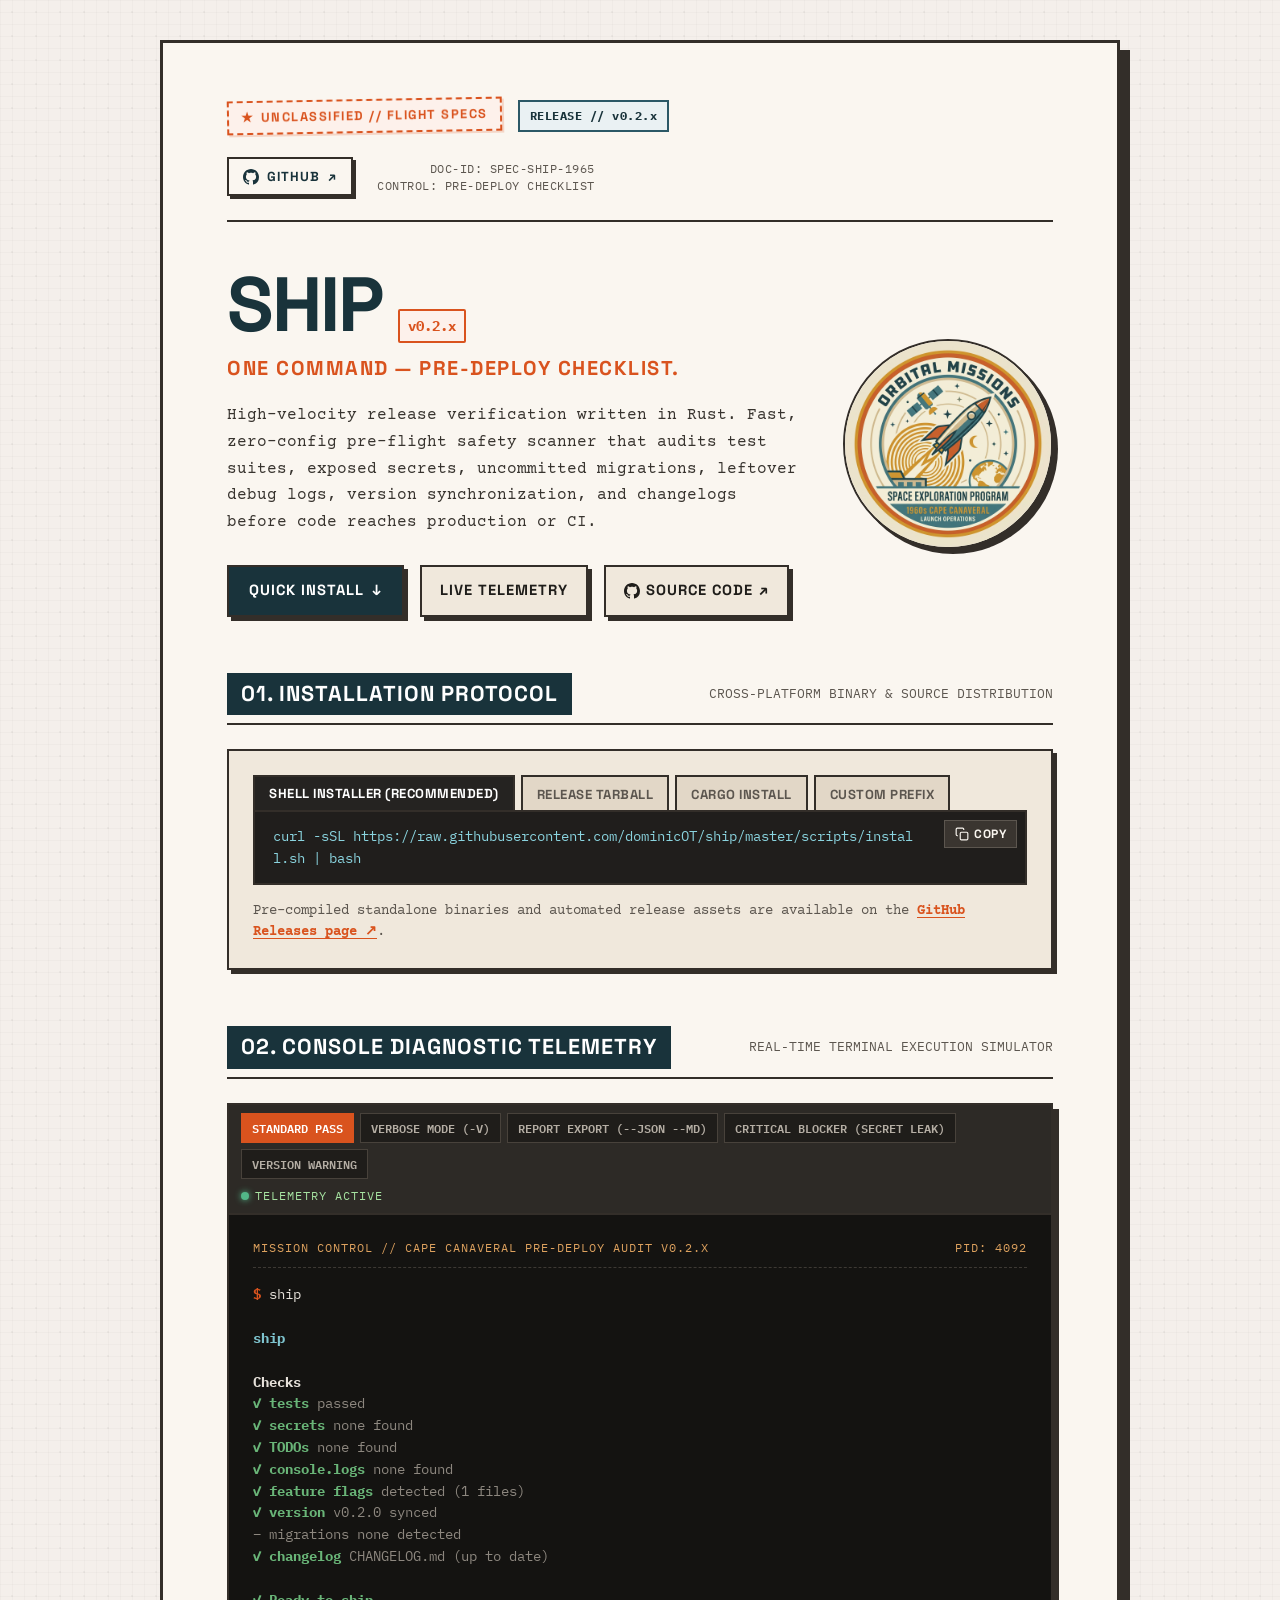
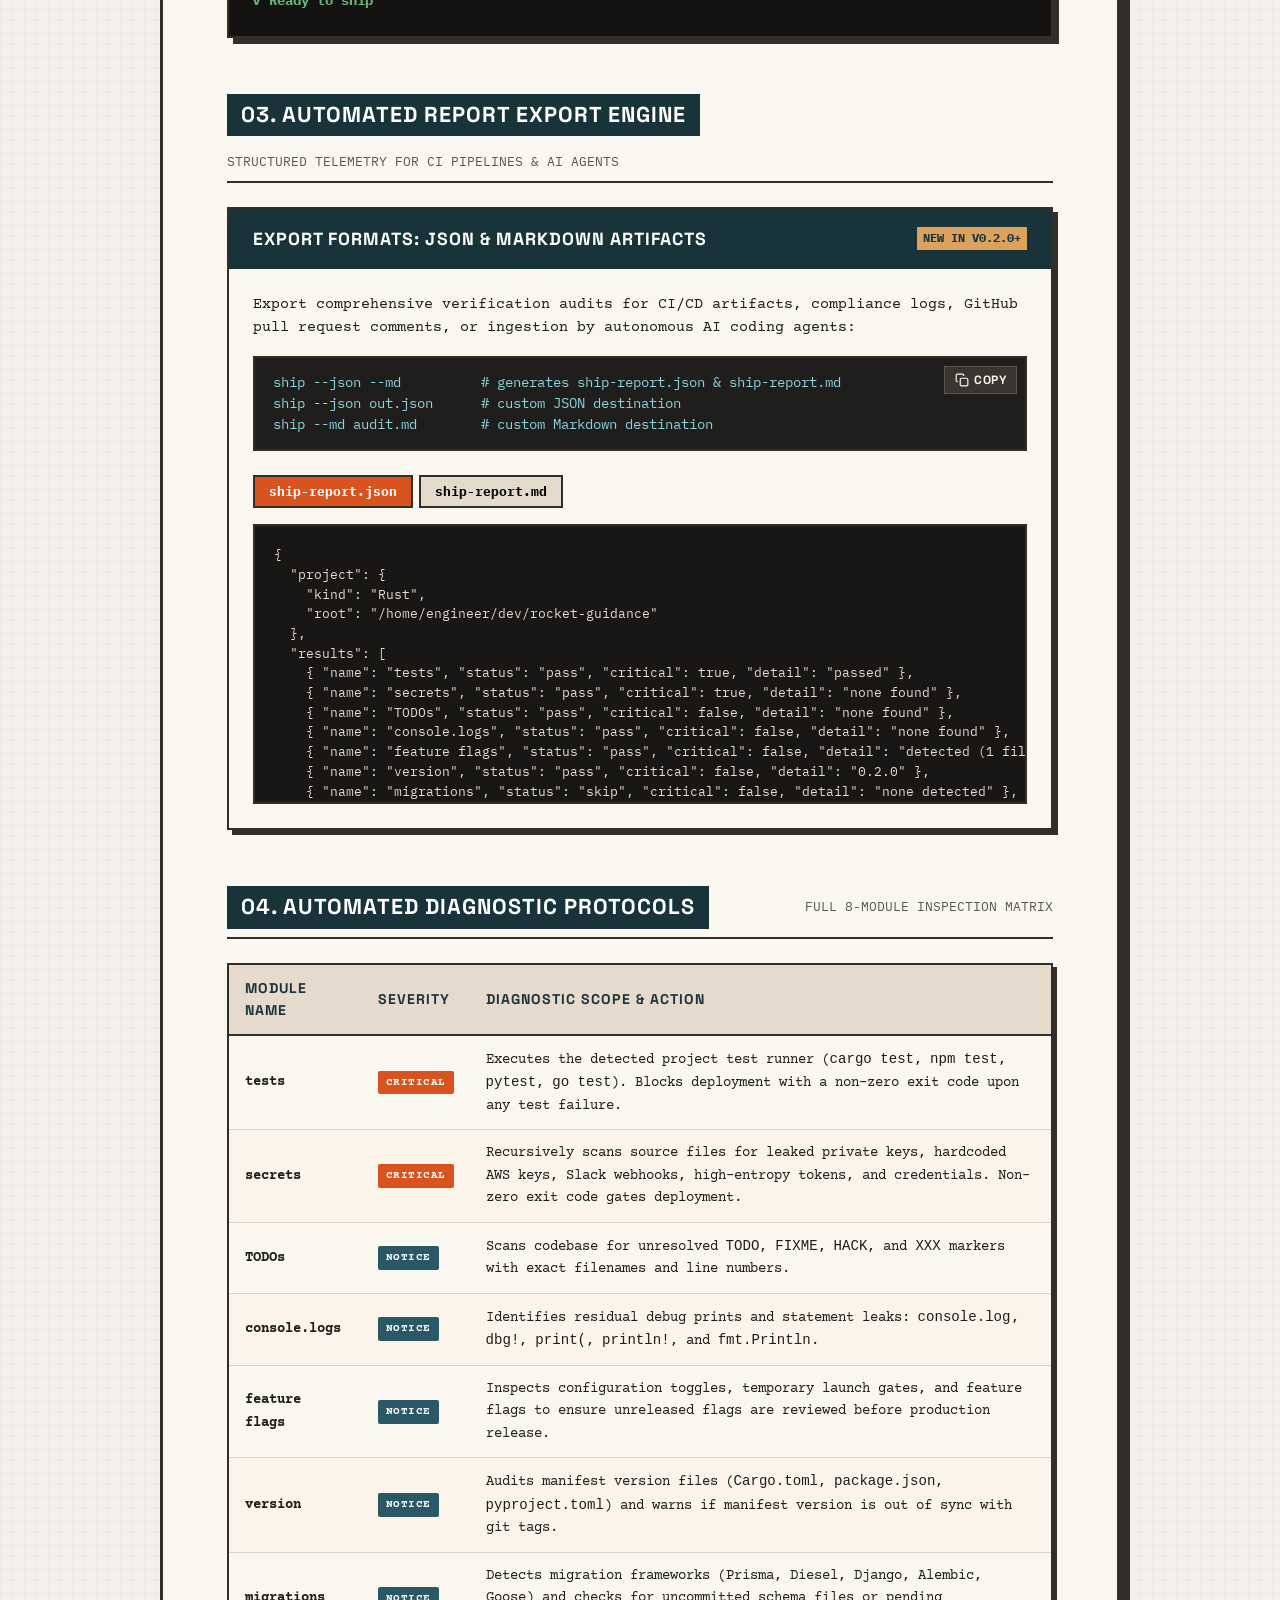
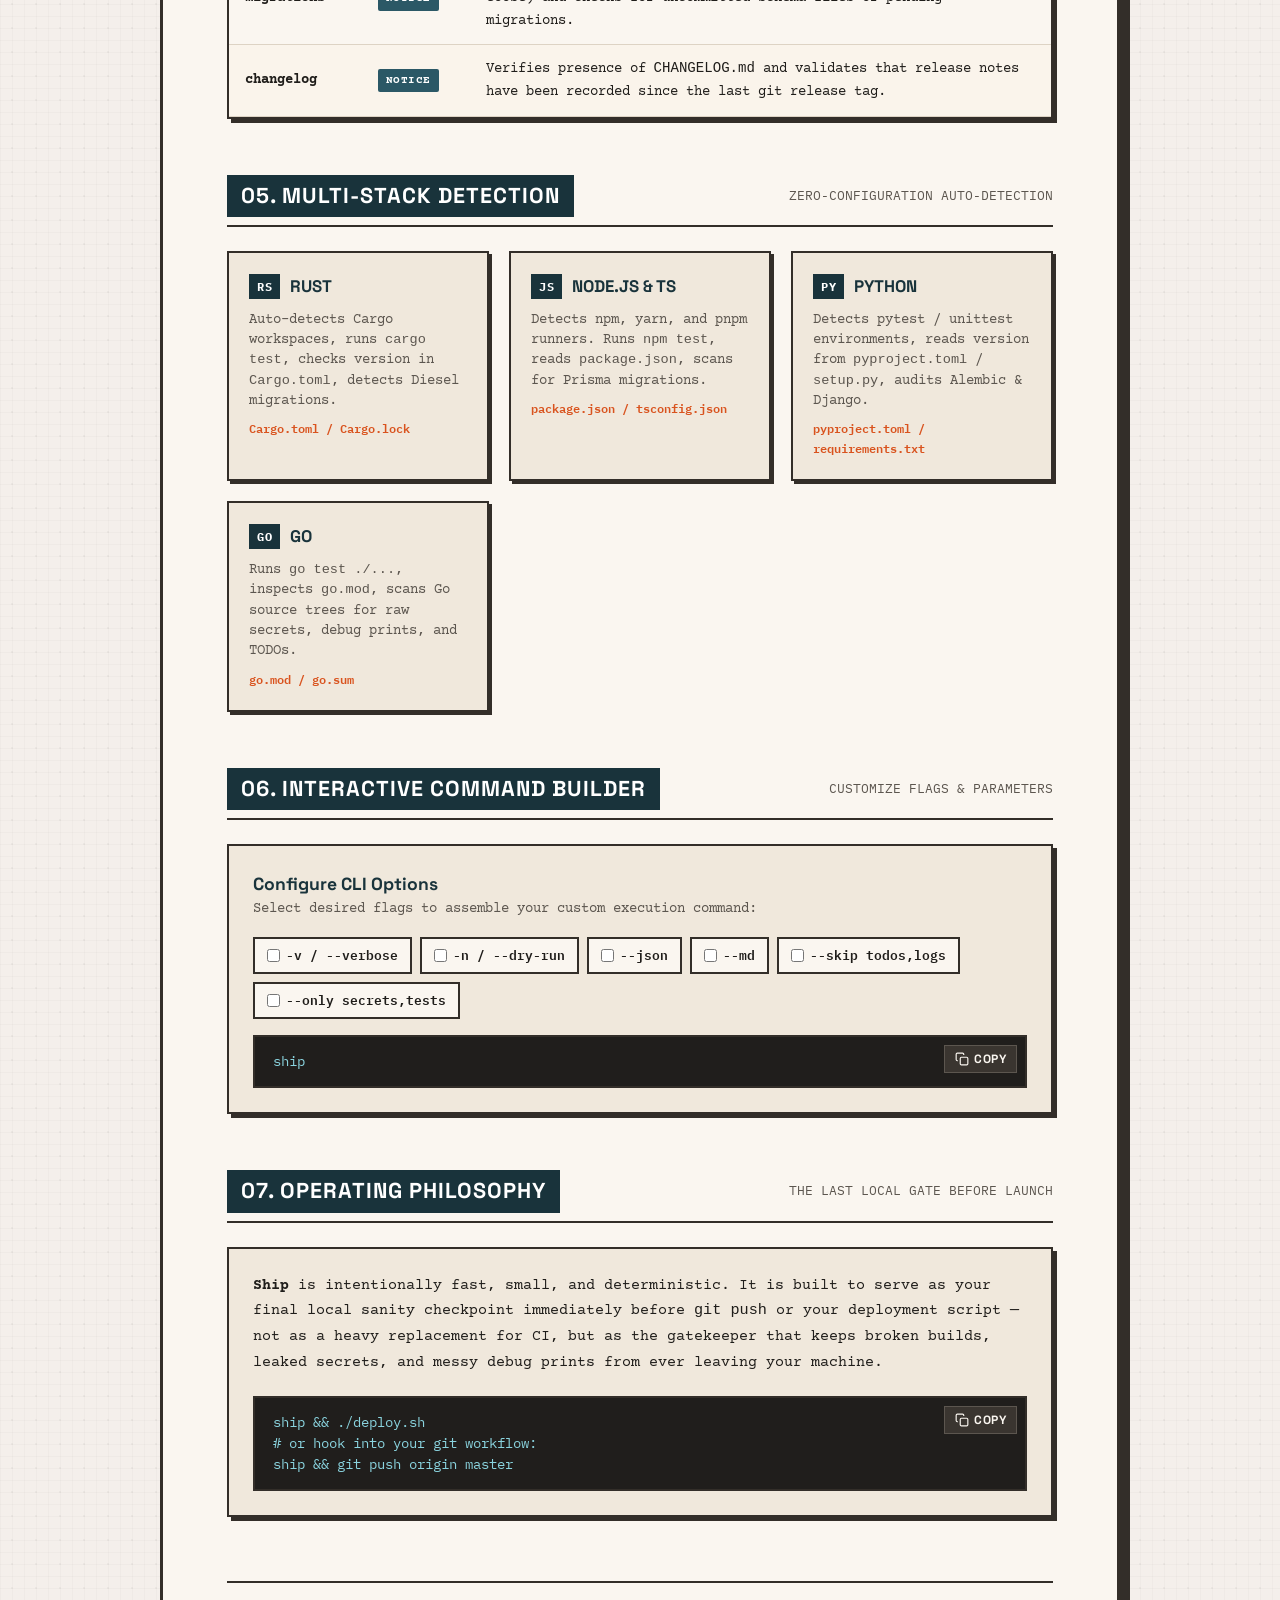
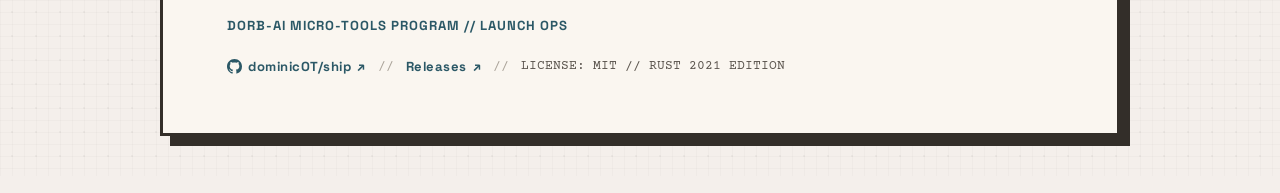
==== commit 6628ce56: "refactor release workflow to create and upload assets directly; remove draft handling" ====
--- a/web/index.html
+++ b/web/index.html
@@ -970,7 +970,6 @@
           </a>
           <a href="#telemetry" class="btn-secondary">
             <span>Live Telemetry</span>
-            <span>⚡</span>
           </a>
           <a href="https://github.com/dominicOT/ship" target="_blank" rel="noopener noreferrer" class="btn-secondary">
             <svg class="gh-icon" width="16" height="16" viewBox="0 0 24 24" fill="currentColor">
@@ -1070,7 +1069,7 @@
     <section class="export-showcase-box">
       <div class="export-top-banner">
         <div class="export-top-title">
-          <span>⚡ Export Formats: JSON & Markdown Artifacts</span>
+          <span>Export Formats: JSON & Markdown Artifacts</span>
         </div>
         <span class="export-badge">NEW IN v0.2.0+</span>
       </div>
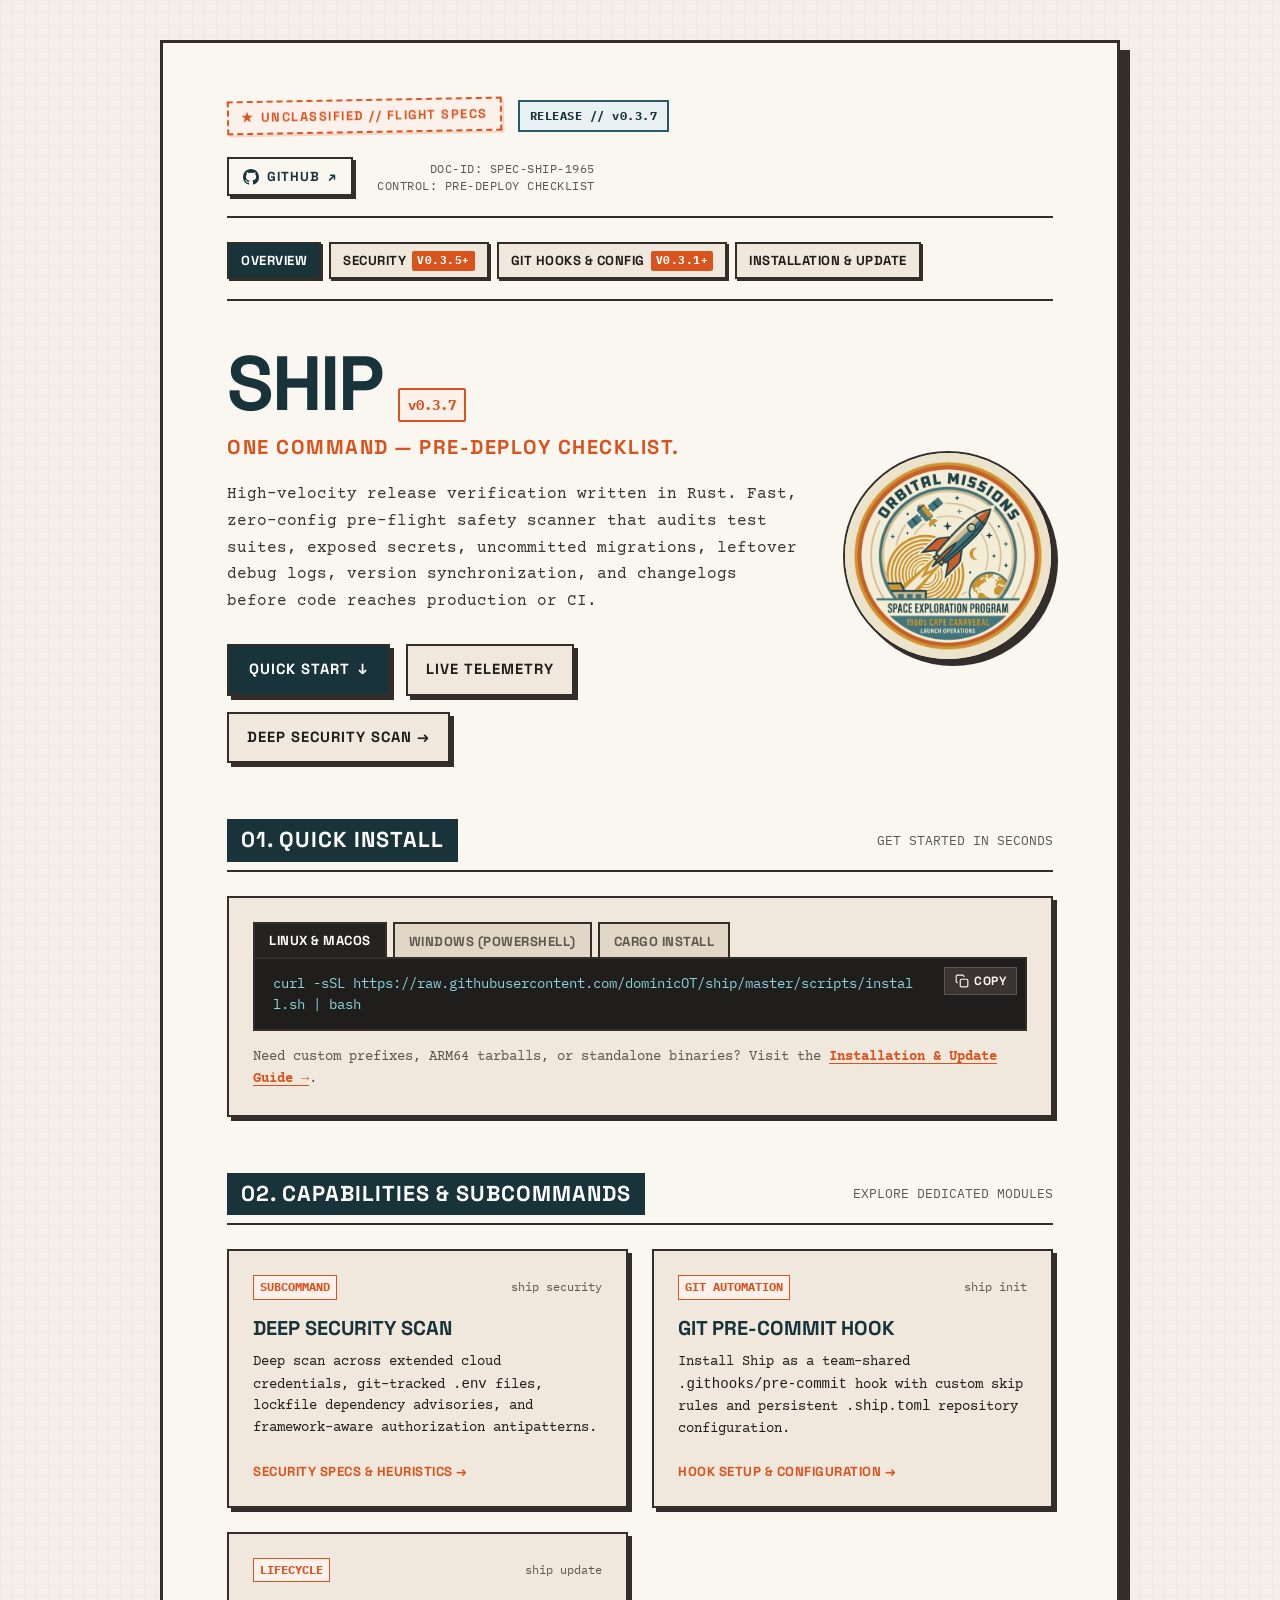
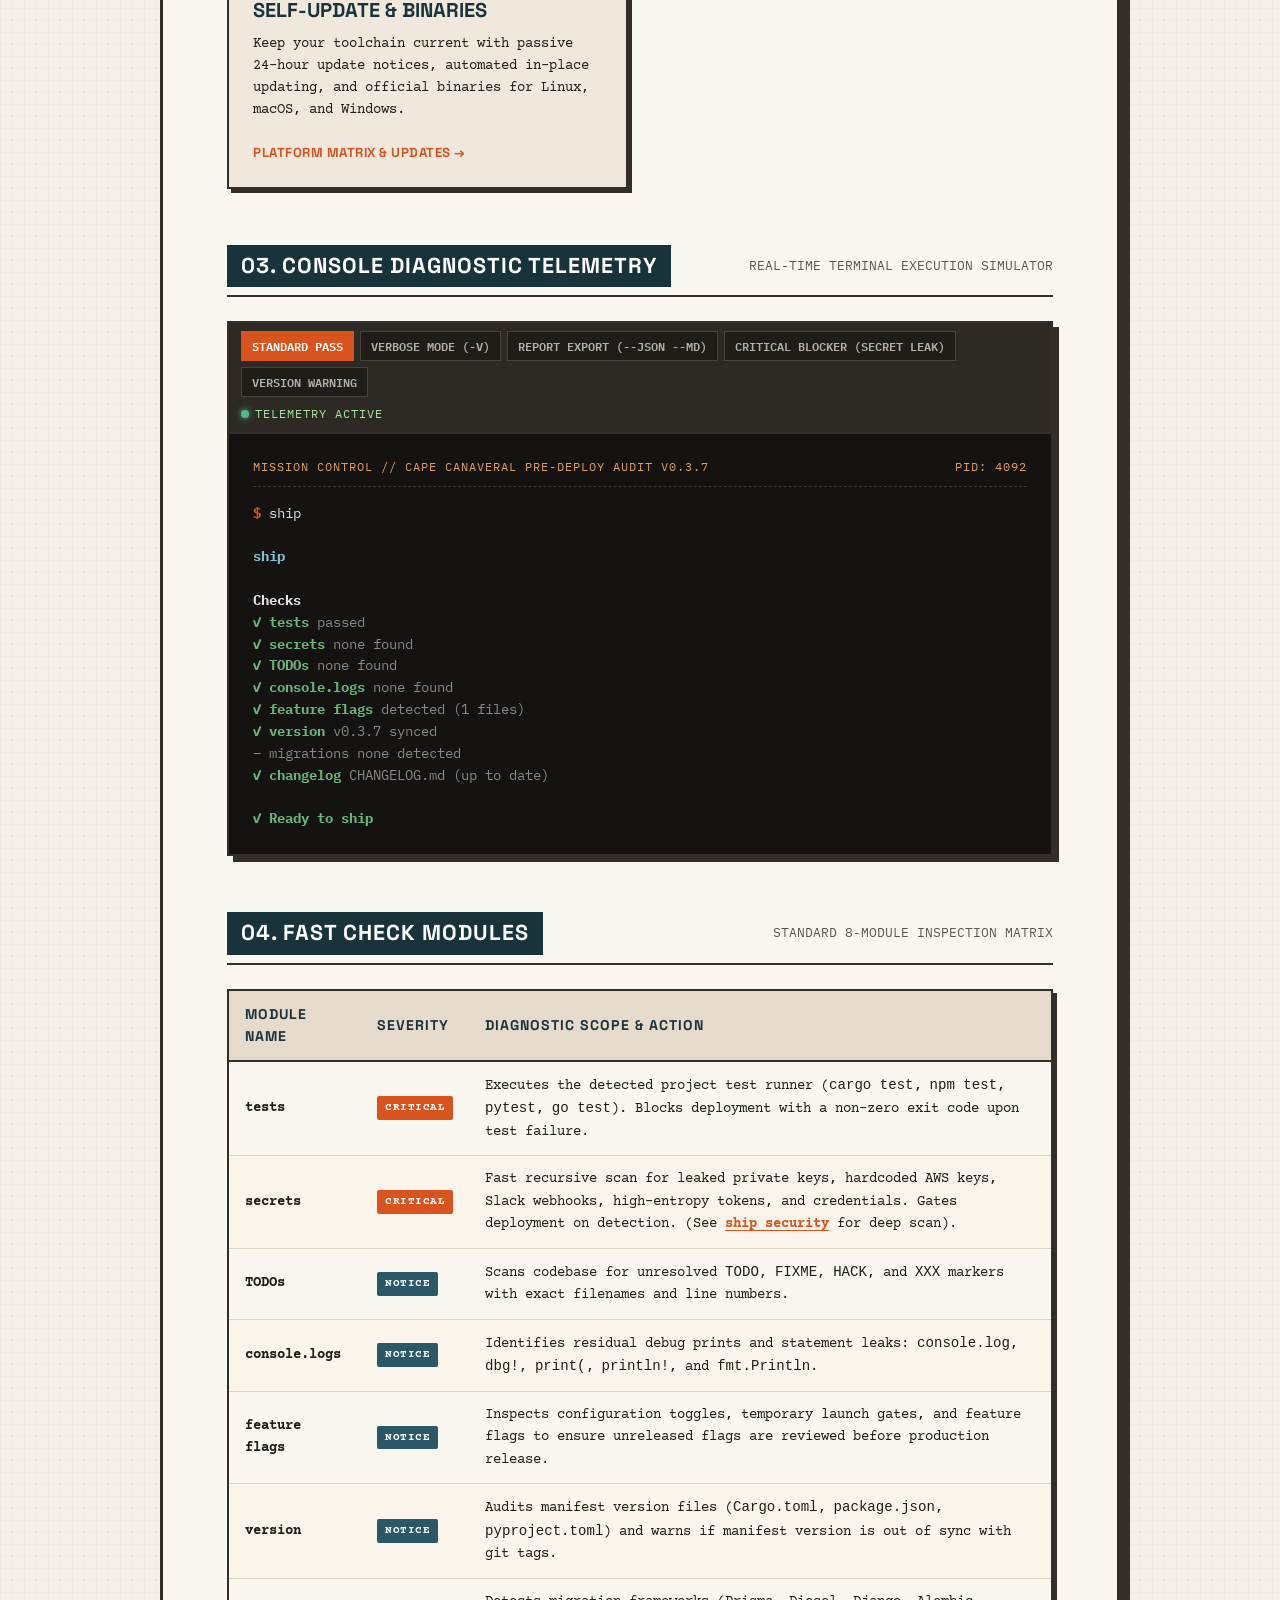
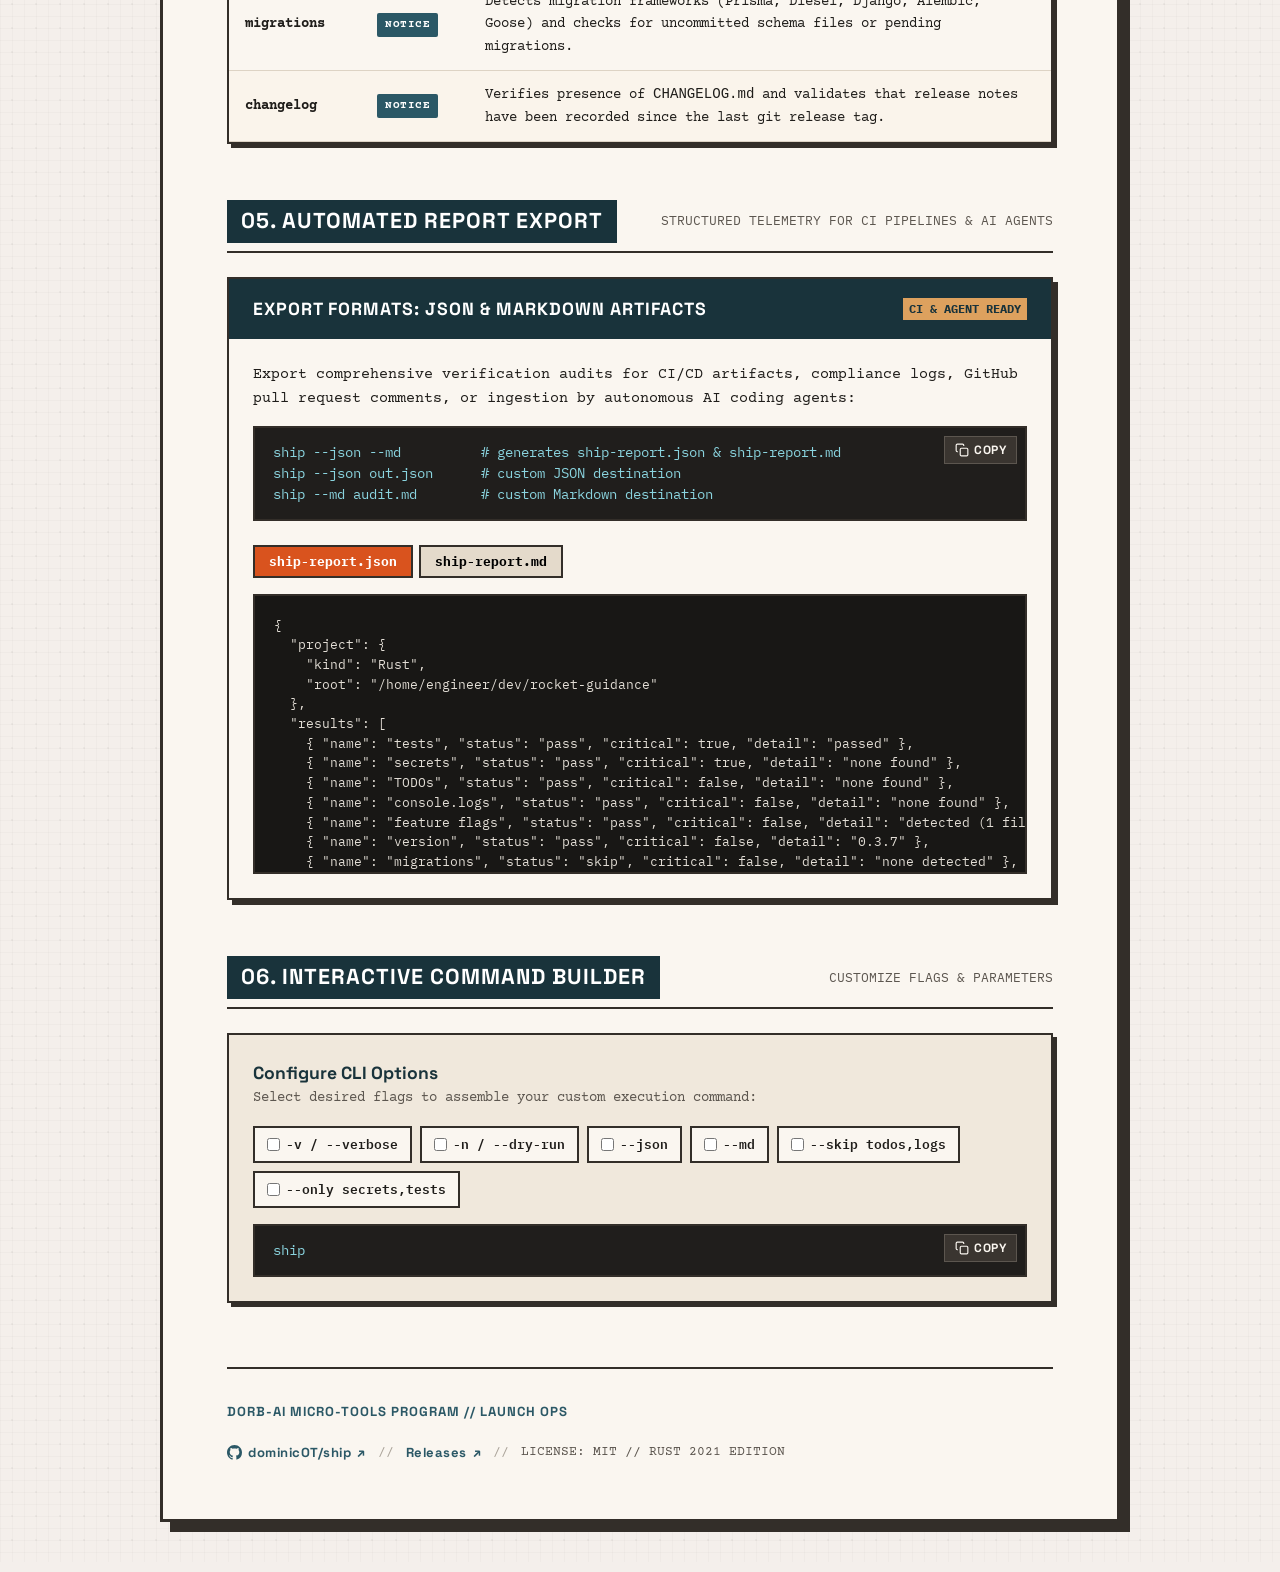
==== commit cb80c636: "update & restructure" ====
--- a/web/index.html
+++ b/web/index.html
@@ -10,919 +10,7 @@
   <link rel="preconnect" href="https://fonts.googleapis.com">
   <link rel="preconnect" href="https://fonts.gstatic.com" crossorigin>
   <link href="https://fonts.googleapis.com/css2?family=Courier+Prime:ital,wght@0,400;0,700;1,400&family=IBM+Plex+Mono:ital,wght@0,400;0,500;0,600;0,700;1,400&family=Space+Grotesk:wght@500;600;700&display=swap" rel="stylesheet">
-
-  <style>
-    :root {
-      --cream: #F4EFEB;
-      --paper: #FAF6F0;
-      --paper-card: #F0E8DC;
-      --paper-dark: #E4DACB;
-      --ink: #1F1D1A;
-      --ink-muted: #5C564F;
-      --orange: #D9531E;
-      --orange-hover: #BF4414;
-      --orange-light: #FDF1EB;
-      --mustard: #DDA15E;
-      --mustard-dark: #B2772E;
-      --teal: #2B5866;
-      --dark-teal: #19333B;
-      --dark-teal-hover: #12242A;
-      --mint-pass: #2E7D32;
-      --mint-pass-bg: #E8F5E9;
-      --red-fail: #C62828;
-      --red-fail-bg: #FFEBEE;
-      --yellow-warn: #C77700;
-      --border: #332E29;
-      --border-light: #DDD3C4;
-      --font-mono: 'Courier Prime', 'Courier New', monospace;
-      --font-code: 'IBM Plex Mono', monospace;
-      --font-header: 'Space Grotesk', 'Helvetica Neue', sans-serif;
-    }
-
-    * {
-      box-sizing: border-box;
-      margin: 0;
-      padding: 0;
-    }
-
-    html {
-      scroll-behavior: smooth;
-    }
-
-    body {
-      background-color: var(--cream);
-      color: var(--ink);
-      font-family: var(--font-mono);
-      font-size: 15px;
-      line-height: 1.6;
-      padding: 2.5rem 1rem;
-      background-image: 
-        radial-gradient(rgba(0, 0, 0, 0.035) 1px, transparent 0),
-        linear-gradient(to right, rgba(0, 0, 0, 0.02) 1px, transparent 1px),
-        linear-gradient(to bottom, rgba(0, 0, 0, 0.02) 1px, transparent 1px);
-      background-size: 24px 24px, 12px 12px, 12px 12px;
-      min-height: 100vh;
-    }
-
-    .manual-wrapper {
-      max-width: 960px;
-      margin: 0 auto;
-      background: var(--paper);
-      border: 3px solid var(--border);
-      box-shadow: 10px 10px 0px var(--border);
-      padding: 3.5rem 4rem;
-      position: relative;
-    }
-
-    /* Top stamp / Header block */
-    .top-bar {
-      display: flex;
-      justify-content: space-between;
-      align-items: center;
-      border-bottom: 2px solid var(--border);
-      padding-bottom: 1.5rem;
-      margin-bottom: 3rem;
-      gap: 1.5rem;
-      flex-wrap: wrap;
-    }
-
-    .top-bar-left {
-      display: flex;
-      align-items: center;
-      gap: 1rem;
-      flex-wrap: wrap;
-    }
-
-    .top-bar-right {
-      display: flex;
-      align-items: center;
-      gap: 1.5rem;
-      flex-wrap: wrap;
-    }
-
-    .classification-stamp {
-      display: inline-flex;
-      align-items: center;
-      gap: 6px;
-      border: 2px dashed var(--orange);
-      color: var(--orange);
-      background: var(--orange-light);
-      font-family: var(--font-header);
-      font-weight: 700;
-      text-transform: uppercase;
-      letter-spacing: 1.5px;
-      padding: 5px 12px;
-      font-size: 0.8rem;
-      transform: rotate(-1deg);
-      box-shadow: 2px 2px 0px rgba(217, 83, 30, 0.2);
-    }
-
-    .version-stamp {
-      display: inline-flex;
-      align-items: center;
-      gap: 6px;
-      border: 2px solid var(--teal);
-      color: var(--dark-teal);
-      font-family: var(--font-code);
-      font-weight: 700;
-      font-size: 0.78rem;
-      padding: 4px 10px;
-      letter-spacing: 0.5px;
-      background: #EAF1F3;
-    }
-
-    .meta-spec {
-      font-size: 0.78rem;
-      text-align: right;
-      color: var(--ink-muted);
-      text-transform: uppercase;
-      font-family: var(--font-code);
-      letter-spacing: 0.5px;
-      line-height: 1.4;
-    }
-
-    /* GitHub pill button */
-    .github-pill {
-      display: inline-flex;
-      align-items: center;
-      gap: 8px;
-      padding: 7px 14px;
-      background: var(--paper);
-      color: var(--dark-teal);
-      border: 2px solid var(--border);
-      font-family: var(--font-header);
-      font-size: 0.82rem;
-      font-weight: 700;
-      text-transform: uppercase;
-      letter-spacing: 1px;
-      text-decoration: none;
-      box-shadow: 3px 3px 0px var(--border);
-      transition: transform 0.1s ease, box-shadow 0.1s ease, background-color 0.1s ease, color 0.1s ease;
-      cursor: pointer;
-    }
-
-    .github-pill:hover {
-      background: var(--dark-teal);
-      color: #FFF;
-      transform: translate(-1px, -1px);
-      box-shadow: 4px 4px 0px var(--border);
-    }
-
-    .github-pill:active {
-      transform: translate(2px, 2px);
-      box-shadow: 1px 1px 0px var(--border);
-    }
-
-    /* Hero section */
-    .hero-grid {
-      display: grid;
-      grid-template-columns: 1fr 210px;
-      gap: 2.5rem;
-      align-items: center;
-      margin-bottom: 3.5rem;
-    }
-
-    .brand-title-wrap {
-      display: flex;
-      align-items: baseline;
-      gap: 1rem;
-      flex-wrap: wrap;
-    }
-
-    .brand-title {
-      font-family: var(--font-header);
-      font-size: 4.8rem;
-      line-height: 0.9;
-      font-weight: 700;
-      letter-spacing: -2px;
-      color: var(--dark-teal);
-      text-transform: uppercase;
-    }
-
-    .brand-version-badge {
-      font-family: var(--font-code);
-      font-size: 0.9rem;
-      font-weight: 700;
-      color: var(--orange);
-      border: 2px solid var(--orange);
-      padding: 3px 8px;
-      border-radius: 2px;
-      background: var(--orange-light);
-    }
-
-    .tagline {
-      font-family: var(--font-header);
-      font-size: 1.25rem;
-      font-weight: 700;
-      color: var(--orange);
-      text-transform: uppercase;
-      letter-spacing: 1.5px;
-      margin-top: 0.6rem;
-      margin-bottom: 1.2rem;
-    }
-
-    .hero-desc {
-      font-size: 0.98rem;
-      color: #38342F;
-      max-width: 580px;
-      line-height: 1.7;
-    }
-
-    .hero-cta-group {
-      display: flex;
-      align-items: center;
-      gap: 1rem;
-      margin-top: 1.8rem;
-      flex-wrap: wrap;
-    }
-
-    .btn-primary {
-      display: inline-flex;
-      align-items: center;
-      gap: 8px;
-      padding: 12px 20px;
-      background: var(--dark-teal);
-      color: #FFF;
-      border: 2px solid var(--border);
-      font-family: var(--font-header);
-      font-size: 0.92rem;
-      font-weight: 700;
-      text-transform: uppercase;
-      letter-spacing: 1px;
-      text-decoration: none;
-      box-shadow: 4px 4px 0px var(--border);
-      transition: transform 0.1s ease, box-shadow 0.1s ease, background-color 0.1s ease;
-      cursor: pointer;
-    }
-
-    .btn-primary:hover {
-      background: var(--orange);
-      color: #FFF;
-      transform: translate(-2px, -2px);
-      box-shadow: 6px 6px 0px var(--border);
-    }
-
-    .btn-primary:active {
-      transform: translate(2px, 2px);
-      box-shadow: 2px 2px 0px var(--border);
-    }
-
-    .btn-secondary {
-      display: inline-flex;
-      align-items: center;
-      gap: 6px;
-      padding: 12px 18px;
-      background: var(--paper-card);
-      color: var(--ink);
-      border: 2px solid var(--border);
-      font-family: var(--font-header);
-      font-size: 0.92rem;
-      font-weight: 700;
-      text-transform: uppercase;
-      letter-spacing: 1px;
-      text-decoration: none;
-      box-shadow: 4px 4px 0px var(--border);
-      transition: transform 0.1s ease, box-shadow 0.1s ease, background-color 0.1s ease;
-      cursor: pointer;
-    }
-
-    .btn-secondary:hover {
-      background: #E5DACB;
-      transform: translate(-2px, -2px);
-      box-shadow: 6px 6px 0px var(--border);
-    }
-
-    .btn-secondary:active {
-      transform: translate(2px, 2px);
-      box-shadow: 2px 2px 0px var(--border);
-    }
-
-    .badge-img {
-      width: 100%;
-      height: auto;
-      border: 2px solid var(--border);
-      box-shadow: 5px 5px 0px var(--border);
-      border-radius: 50%;
-      display: block;
-      background: #FAF6F0;
-      transition: transform 0.2s ease;
-    }
-
-    .badge-img:hover {
-      transform: rotate(4deg) scale(1.02);
-    }
-
-    /* Section titles */
-    .section-header {
-      display: flex;
-      align-items: center;
-      justify-content: space-between;
-      gap: 1rem;
-      margin-top: 3.5rem;
-      margin-bottom: 1.5rem;
-      border-bottom: 2px solid var(--border);
-      padding-bottom: 0.5rem;
-      flex-wrap: wrap;
-    }
-
-    .section-title {
-      font-family: var(--font-header);
-      font-size: 1.35rem;
-      font-weight: 700;
-      text-transform: uppercase;
-      letter-spacing: 1px;
-      background: var(--dark-teal);
-      color: #FFF;
-      display: inline-block;
-      padding: 4px 14px;
-    }
-
-    .section-subtitle {
-      font-family: var(--font-code);
-      font-size: 0.8rem;
-      color: var(--ink-muted);
-      text-transform: uppercase;
-    }
-
-    /* Cards */
-    .manual-card {
-      background: var(--paper-card);
-      border: 2px solid var(--border);
-      padding: 1.5rem;
-      margin-bottom: 2.5rem;
-      box-shadow: 4px 4px 0px var(--border);
-    }
-
-    .manual-card h3 {
-      font-family: var(--font-header);
-      font-size: 1.15rem;
-      text-transform: uppercase;
-      letter-spacing: 0.5px;
-      margin-bottom: 0.75rem;
-      color: var(--dark-teal);
-    }
-
-    /* Install Tabs */
-    .install-tab-nav {
-      display: flex;
-      gap: 6px;
-      margin-bottom: -2px;
-      flex-wrap: wrap;
-    }
-
-    .tab-btn {
-      background: #E2D7C7;
-      border: 2px solid var(--border);
-      border-bottom: none;
-      padding: 8px 14px;
-      font-family: var(--font-header);
-      font-size: 0.82rem;
-      font-weight: 700;
-      text-transform: uppercase;
-      letter-spacing: 0.5px;
-      cursor: pointer;
-      color: var(--ink-muted);
-      transition: background-color 0.1s ease, color 0.1s ease;
-    }
-
-    .tab-btn:hover {
-      background: #EFE6D9;
-      color: var(--ink);
-    }
-
-    .tab-btn.active {
-      background: #252321;
-      color: #FFF;
-      border-color: var(--border);
-      padding-bottom: 10px;
-    }
-
-    .code-container {
-      position: relative;
-    }
-
-    .code-snippet {
-      background: #201E1C;
-      color: #8AD4DF;
-      padding: 14px 18px;
-      padding-right: 110px;
-      font-family: var(--font-code);
-      font-size: 0.88rem;
-      border: 2px solid var(--border);
-      overflow-x: auto;
-      white-space: pre-wrap;
-      word-break: break-all;
-      line-height: 1.5;
-    }
-
-    .copy-btn {
-      position: absolute;
-      top: 10px;
-      right: 10px;
-      background: #3A3530;
-      color: #FAF6F0;
-      border: 1px solid #5C564F;
-      padding: 5px 10px;
-      font-family: var(--font-header);
-      font-size: 0.75rem;
-      font-weight: 700;
-      text-transform: uppercase;
-      letter-spacing: 0.5px;
-      cursor: pointer;
-      display: inline-flex;
-      align-items: center;
-      gap: 5px;
-      transition: all 0.12s ease;
-    }
-
-    .copy-btn:hover {
-      background: var(--orange);
-      color: #FFF;
-      border-color: var(--orange);
-    }
-
-    .copy-btn.copied {
-      background: var(--mint-pass);
-      color: #FFF;
-      border-color: var(--mint-pass);
-    }
-
-    .install-footer-note {
-      margin-top: 1rem;
-      font-size: 0.85rem;
-      color: var(--ink-muted);
-    }
-
-    .manual-inline-link {
-      color: var(--orange);
-      text-decoration: underline;
-      font-weight: 700;
-      text-underline-offset: 3px;
-      transition: color 0.15s ease;
-    }
-
-    .manual-inline-link:hover {
-      color: var(--dark-teal);
-    }
-
-    /* Terminal Simulator */
-    .terminal-wrapper {
-      border: 2px solid var(--border);
-      box-shadow: 6px 6px 0px var(--border);
-      margin-bottom: 3rem;
-      background: #191816;
-    }
-
-    .terminal-controls-bar {
-      background: #2D2A26;
-      border-bottom: 2px solid var(--border);
-      padding: 8px 12px;
-      display: flex;
-      justify-content: space-between;
-      align-items: center;
-      flex-wrap: wrap;
-      gap: 0.5rem;
-    }
-
-    .telemetry-tabs {
-      display: flex;
-      gap: 6px;
-      flex-wrap: wrap;
-    }
-
-    .sim-tab-btn {
-      background: #1F1D1A;
-      color: #B5AEA4;
-      border: 1px solid #48423B;
-      padding: 4px 10px;
-      font-family: var(--font-code);
-      font-size: 0.75rem;
-      font-weight: 600;
-      text-transform: uppercase;
-      cursor: pointer;
-      transition: all 0.1s ease;
-    }
-
-    .sim-tab-btn:hover {
-      color: #FFF;
-      border-color: #7D7367;
-    }
-
-    .sim-tab-btn.active {
-      background: var(--orange);
-      color: #FFF;
-      border-color: var(--orange);
-    }
-
-    .telemetry-status-light {
-      display: inline-flex;
-      align-items: center;
-      gap: 6px;
-      font-family: var(--font-code);
-      font-size: 0.72rem;
-      color: #A6E3A1;
-      text-transform: uppercase;
-      letter-spacing: 1px;
-    }
-
-    .status-dot {
-      width: 8px;
-      height: 8px;
-      background: #52B788;
-      border-radius: 50%;
-      box-shadow: 0 0 6px #52B788;
-      animation: pulse 2s infinite ease-in-out;
-    }
-
-    @keyframes pulse {
-      0%, 100% { opacity: 1; transform: scale(1); }
-      50% { opacity: 0.4; transform: scale(0.85); }
-    }
-
-    .terminal-box {
-      background: #141311;
-      color: #E6E1DA;
-      padding: 1.5rem;
-      font-family: var(--font-code);
-      font-size: 0.88rem;
-      line-height: 1.55;
-      min-height: 320px;
-      overflow-x: auto;
-    }
-
-    .terminal-header {
-      color: var(--mustard);
-      border-bottom: 1px dashed #3D3934;
-      padding-bottom: 0.6rem;
-      margin-bottom: 1rem;
-      font-size: 0.75rem;
-      text-transform: uppercase;
-      letter-spacing: 1px;
-      display: flex;
-      justify-content: space-between;
-      align-items: center;
-    }
-
-    .prompt { color: var(--orange); font-weight: 700; }
-    .check-pass { color: #69B578; font-weight: 700; }
-    .check-warn { color: #E9C46A; font-weight: 700; }
-    .check-fail { color: #EF476F; font-weight: 700; }
-    .check-skip { color: #8D877F; }
-    .text-dim { color: #8D877F; }
-    .text-cyan { color: #7EC4CF; font-weight: 700; }
-    .text-bold { font-weight: 700; }
-
-    /* Specification Table */
-    .table-container {
-      margin-bottom: 3rem;
-      overflow-x: auto;
-      border: 2px solid var(--border);
-      box-shadow: 4px 4px 0px var(--border);
-      background: var(--paper);
-    }
-
-    .spec-table {
-      width: 100%;
-      border-collapse: collapse;
-      font-size: 0.88rem;
-      text-align: left;
-    }
-
-    .spec-table th {
-      background: #E5DACB;
-      font-family: var(--font-header);
-      text-transform: uppercase;
-      letter-spacing: 1px;
-      padding: 12px 16px;
-      border-bottom: 2px solid var(--border);
-      color: var(--dark-teal);
-      font-weight: 700;
-    }
-
-    .spec-table td {
-      padding: 12px 16px;
-      border-bottom: 1px solid var(--border-light);
-      vertical-align: middle;
-    }
-
-    .spec-table tr:nth-child(even) {
-      background: #FAF4EB;
-    }
-
-    .spec-table tr:hover {
-      background: #F3EBDD;
-    }
-
-    .badge-critical {
-      background: var(--orange);
-      color: white;
-      font-size: 0.7rem;
-      font-weight: 700;
-      text-transform: uppercase;
-      letter-spacing: 0.5px;
-      padding: 3px 8px;
-      border-radius: 2px;
-      display: inline-block;
-    }
-
-    .badge-normal {
-      background: var(--teal);
-      color: white;
-      font-size: 0.7rem;
-      font-weight: 700;
-      text-transform: uppercase;
-      letter-spacing: 0.5px;
-      padding: 3px 8px;
-      border-radius: 2px;
-      display: inline-block;
-    }
-
-    /* Grid cards for Ecosystems and Features */
-    .grid-2x2 {
-      display: grid;
-      grid-template-columns: repeat(auto-fit, minmax(260px, 1fr));
-      gap: 1.25rem;
-      margin-bottom: 3rem;
-    }
-
-    .eco-card {
-      background: var(--paper-card);
-      border: 2px solid var(--border);
-      padding: 1.25rem;
-      box-shadow: 3px 3px 0px var(--border);
-      transition: transform 0.12s ease, box-shadow 0.12s ease;
-    }
-
-    .eco-card:hover {
-      transform: translate(-2px, -2px);
-      box-shadow: 5px 5px 0px var(--border);
-    }
-
-    .eco-header {
-      display: flex;
-      align-items: center;
-      gap: 10px;
-      margin-bottom: 0.6rem;
-    }
-
-    .eco-icon {
-      font-family: var(--font-code);
-      font-weight: 700;
-      background: var(--dark-teal);
-      color: #FFF;
-      padding: 3px 8px;
-      font-size: 0.75rem;
-      letter-spacing: 0.5px;
-    }
-
-    .eco-title {
-      font-family: var(--font-header);
-      font-weight: 700;
-      font-size: 1.05rem;
-      color: var(--dark-teal);
-      text-transform: uppercase;
-    }
-
-    .eco-detail {
-      font-size: 0.85rem;
-      color: var(--ink-muted);
-      line-height: 1.5;
-    }
-
-    .eco-manifest {
-      font-family: var(--font-code);
-      font-size: 0.78rem;
-      color: var(--orange);
-      font-weight: 600;
-      margin-top: 0.5rem;
-    }
-
-    /* Report Export Showcase (NEW) */
-    .export-showcase-box {
-      border: 2px solid var(--border);
-      background: #FAF6F0;
-      margin-bottom: 3rem;
-      box-shadow: 5px 5px 0px var(--border);
-    }
-
-    .export-top-banner {
-      background: var(--dark-teal);
-      color: #FFF;
-      padding: 1rem 1.5rem;
-      display: flex;
-      justify-content: space-between;
-      align-items: center;
-      flex-wrap: wrap;
-      gap: 0.75rem;
-    }
-
-    .export-top-title {
-      font-family: var(--font-header);
-      font-size: 1.1rem;
-      font-weight: 700;
-      text-transform: uppercase;
-      letter-spacing: 1px;
-      display: flex;
-      align-items: center;
-      gap: 8px;
-    }
-
-    .export-badge {
-      background: var(--mustard);
-      color: var(--dark-teal);
-      font-family: var(--font-code);
-      font-size: 0.72rem;
-      font-weight: 700;
-      padding: 2px 6px;
-      text-transform: uppercase;
-    }
-
-    .export-body {
-      padding: 1.5rem;
-    }
-
-    .export-tabs-nav {
-      display: flex;
-      gap: 6px;
-      margin-bottom: 1rem;
-    }
-
-    .export-tab-btn {
-      background: var(--paper-dark);
-      border: 2px solid var(--border);
-      padding: 6px 14px;
-      font-family: var(--font-code);
-      font-size: 0.8rem;
-      font-weight: 700;
-      cursor: pointer;
-      transition: all 0.1s ease;
-    }
-
-    .export-tab-btn.active {
-      background: var(--orange);
-      color: #FFF;
-      border-color: var(--border);
-    }
-
-    .export-preview-content {
-      background: #181715;
-      color: #E2DDD5;
-      border: 2px solid var(--border);
-      padding: 1.2rem;
-      font-family: var(--font-code);
-      font-size: 0.82rem;
-      max-height: 280px;
-      overflow-y: auto;
-      line-height: 1.5;
-    }
-
-    /* CLI Flag Builder / Explorer */
-    .builder-card {
-      background: var(--paper-card);
-      border: 2px solid var(--border);
-      padding: 1.5rem;
-      margin-bottom: 3rem;
-      box-shadow: 4px 4px 0px var(--border);
-    }
-
-    .flag-pills-wrap {
-      display: flex;
-      flex-wrap: wrap;
-      gap: 8px;
-      margin: 1rem 0;
-    }
-
-    .flag-toggle-label {
-      display: inline-flex;
-      align-items: center;
-      gap: 6px;
-      background: var(--paper);
-      border: 2px solid var(--border);
-      padding: 6px 12px;
-      font-family: var(--font-code);
-      font-size: 0.82rem;
-      font-weight: 600;
-      cursor: pointer;
-      user-select: none;
-      transition: all 0.1s ease;
-    }
-
-    .flag-toggle-label:hover {
-      background: #EBE1D2;
-    }
-
-    .flag-toggle-label input {
-      accent-color: var(--orange);
-      cursor: pointer;
-    }
-
-    .flag-toggle-label.active {
-      background: var(--dark-teal);
-      color: #FFF;
-      border-color: var(--border);
-    }
-
-    .flag-output-box {
-      margin-top: 1rem;
-      position: relative;
-    }
-
-    /* Footer */
-    .manual-footer {
-      border-top: 2px solid var(--border);
-      padding-top: 2rem;
-      margin-top: 4rem;
-      display: flex;
-      justify-content: space-between;
-      align-items: center;
-      font-size: 0.82rem;
-      color: var(--ink-muted);
-      flex-wrap: wrap;
-      gap: 1.25rem;
-    }
-
-    .footer-stamp {
-      font-family: var(--font-header);
-      font-weight: 700;
-      color: var(--teal);
-      text-transform: uppercase;
-      letter-spacing: 1px;
-    }
-
-    .footer-links {
-      display: flex;
-      align-items: center;
-      gap: 0.75rem;
-      flex-wrap: wrap;
-    }
-
-    .footer-link {
-      display: inline-flex;
-      align-items: center;
-      gap: 6px;
-      color: var(--teal);
-      text-decoration: none;
-      font-weight: 700;
-      font-family: var(--font-header);
-      letter-spacing: 0.5px;
-      transition: color 0.12s ease;
-    }
-
-    .footer-link:hover {
-      color: var(--orange);
-      text-decoration: underline;
-    }
-
-    .footer-divider {
-      color: #AAA399;
-    }
-
-    .gh-icon {
-      display: inline-block;
-      vertical-align: middle;
-      flex-shrink: 0;
-    }
-
-    /* Responsive */
-    @media (max-width: 820px) {
-      .manual-wrapper {
-        padding: 2rem 1.5rem;
-      }
-      .brand-title {
-        font-size: 3.5rem;
-      }
-      .hero-grid {
-        grid-template-columns: 1fr;
-        text-align: left;
-      }
-      .badge-img {
-        max-width: 170px;
-        margin: 0 auto;
-      }
-      .top-bar {
-        flex-direction: column;
-        align-items: flex-start;
-      }
-      .top-bar-right {
-        width: 100%;
-        justify-content: space-between;
-      }
-      .meta-spec {
-        text-align: left;
-      }
-      .terminal-box {
-        font-size: 0.8rem;
-        padding: 1rem;
-      }
-      .spec-table th, .spec-table td {
-        padding: 8px 10px;
-      }
-      .manual-footer {
-        flex-direction: column;
-        align-items: flex-start;
-      }
-    }
-  </style>
+  <link rel="stylesheet" href="style.css">
 </head>
 <body>
 
@@ -935,7 +23,7 @@
           <span>★</span>
           <span>Unclassified // Flight Specs</span>
         </span>
-        <span class="version-stamp">RELEASE // v0.2.x</span>
+        <span class="version-stamp">RELEASE // v0.3.7</span>
       </div>
       <div class="top-bar-right">
         <a href="https://github.com/dominicOT/ship" target="_blank" rel="noopener noreferrer" class="github-pill" title="View ship on GitHub">
@@ -952,31 +40,35 @@
       </div>
     </header>
 
+    <!-- Navigation Menu -->
+    <nav class="nav-bar">
+      <a href="index.html" class="nav-link active">Overview</a>
+      <a href="security.html" class="nav-link">Security <span class="nav-badge">v0.3.5+</span></a>
+      <a href="hooks.html" class="nav-link">Git Hooks & Config <span class="nav-badge">v0.3.1+</span></a>
+      <a href="install.html" class="nav-link">Installation & Update</a>
+    </nav>
+
     <!-- Hero Section -->
     <section class="hero-grid">
       <div>
         <div class="brand-title-wrap">
           <h1 class="brand-title">SHIP</h1>
-          <span class="brand-version-badge">v0.2.x</span>
+          <span class="brand-version-badge">v0.3.7</span>
         </div>
         <div class="tagline">One command — pre-deploy checklist.</div>
         <p class="hero-desc">
           High-velocity release verification written in Rust. Fast, zero-config pre-flight safety scanner that audits test suites, exposed secrets, uncommitted migrations, leftover debug logs, version synchronization, and changelogs before code reaches production or CI.
         </p>
         <div class="hero-cta-group">
-          <a href="#install" class="btn-primary">
-            <span>Quick Install</span>
+          <a href="#quick-start" class="btn-primary">
+            <span>Quick Start</span>
             <span>↓</span>
           </a>
           <a href="#telemetry" class="btn-secondary">
             <span>Live Telemetry</span>
           </a>
-          <a href="https://github.com/dominicOT/ship" target="_blank" rel="noopener noreferrer" class="btn-secondary">
-            <svg class="gh-icon" width="16" height="16" viewBox="0 0 24 24" fill="currentColor">
-              <path d="M12 0C5.37 0 0 5.37 0 12c0 5.31 3.435 9.795 8.205 11.385.6.105.825-.255.825-.57 0-.285-.015-1.23-.015-2.235-3.015.555-3.795-.735-4.035-1.41-.135-.345-.72-1.41-1.23-1.695-.42-.225-1.02-.78-.015-.795.945-.015 1.62.87 1.845 1.23 1.08 1.815 2.805 1.305 3.495.99.105-.78.42-1.305.765-1.605-2.67-.3-5.46-1.335-5.46-5.925 0-1.305.465-2.385 1.23-3.225-.12-.3-.54-1.53.12-3.18 0 0 1.005-.315 3.3 1.23.96-.27 1.98-.405 3-.405s2.04.135 3 .405c2.295-1.56 3.3-1.23 3.3-1.23.66 1.65.24 2.88.12 3.18.765.84 1.23 1.905 1.23 3.225 0 4.605-2.805 5.625-5.475 5.925.435.375.81 1.095.81 2.22 0 1.605-.015 2.895-.015 3.3 0 .315.225.69.825.57A12.02 12.02 0 0024 12c0-6.63-5.37-12-12-12z"/>
-            </svg>
-            <span>Source Code</span>
-            <span>↗</span>
+          <a href="security.html" class="btn-secondary">
+            <span>Deep Security Scan →</span>
           </a>
         </div>
       </div>
@@ -985,23 +77,22 @@
       </div>
     </section>
 
-    <!-- 01. Installation Protocol -->
-    <div class="section-header" id="install">
-      <div class="section-title">01. Installation Protocol</div>
-      <div class="section-subtitle">Cross-Platform Binary & Source Distribution</div>
+    <!-- Quick Start Bar -->
+    <div class="section-header" id="quick-start">
+      <div class="section-title">01. Quick Install</div>
+      <div class="section-subtitle">Get Started in Seconds</div>
     </div>
 
     <section class="manual-card">
       <div class="install-tab-nav">
-        <button class="tab-btn active" onclick="switchInstallTab('curl', this)">Shell Installer (Recommended)</button>
-        <button class="tab-btn" onclick="switchInstallTab('tarball', this)">Release Tarball</button>
-        <button class="tab-btn" onclick="switchInstallTab('cargo', this)">Cargo Install</button>
-        <button class="tab-btn" onclick="switchInstallTab('custom', this)">Custom Prefix</button>
+        <button class="tab-btn active" onclick="switchQuickTab('curl', this)">Linux & macOS</button>
+        <button class="tab-btn" onclick="switchQuickTab('ps1', this)">Windows (PowerShell)</button>
+        <button class="tab-btn" onclick="switchQuickTab('cargo', this)">Cargo Install</button>
       </div>
 
       <div class="code-container">
-        <pre class="code-snippet" id="install-code-display">curl -sSL https://raw.githubusercontent.com/dominicOT/ship/master/scripts/install.sh | bash</pre>
-        <button class="copy-btn" onclick="copySnippet('install-code-display', this)">
+        <pre class="code-snippet" id="quick-install-display">curl -sSL https://raw.githubusercontent.com/dominicOT/ship/master/scripts/install.sh | bash</pre>
+        <button class="copy-btn" onclick="copySnippet('quick-install-display', this)">
           <svg width="14" height="14" viewBox="0 0 24 24" fill="none" stroke="currentColor" stroke-width="2">
             <rect x="9" y="9" width="13" height="13" rx="2" ry="2"></rect>
             <path d="M5 15H4a2 2 0 0 1-2-2V4a2 2 0 0 1 2-2h9a2 2 0 0 1 2 2v1"></path>
@@ -1011,13 +102,63 @@
       </div>
 
       <div class="install-footer-note">
-        Pre-compiled standalone binaries and automated release assets are available on the <a href="https://github.com/dominicOT/ship/releases" target="_blank" rel="noopener noreferrer" class="manual-inline-link">GitHub Releases page ↗</a>.
+        Need custom prefixes, ARM64 tarballs, or standalone binaries? Visit the <a href="install.html" class="manual-inline-link">Installation & Update Guide →</a>.
       </div>
     </section>
 
-    <!-- 02. Console Diagnostic Telemetry -->
+    <!-- Deep-Dive Feature Modules -->
+    <div class="section-header">
+      <div class="section-title">02. Capabilities & Subcommands</div>
+      <div class="section-subtitle">Explore Dedicated Modules</div>
+    </div>
+
+    <div class="feature-callout-grid">
+      <div class="feature-callout-card">
+        <div>
+          <div class="callout-header">
+            <span class="callout-tag">SUBCOMMAND</span>
+            <span style="font-family: var(--font-code); font-size: 0.75rem; color: var(--ink-muted);">ship security</span>
+          </div>
+          <h3 class="callout-title">Deep Security Scan</h3>
+          <p class="callout-desc">
+            Deep scan across extended cloud credentials, git-tracked <code>.env</code> files, lockfile dependency advisories, and framework-aware authorization antipatterns.
+          </p>
+        </div>
+        <a href="security.html" class="callout-link">Security Specs & Heuristics →</a>
+      </div>
+
+      <div class="feature-callout-card">
+        <div>
+          <div class="callout-header">
+            <span class="callout-tag">GIT AUTOMATION</span>
+            <span style="font-family: var(--font-code); font-size: 0.75rem; color: var(--ink-muted);">ship init</span>
+          </div>
+          <h3 class="callout-title">Git Pre-Commit Hook</h3>
+          <p class="callout-desc">
+            Install Ship as a team-shared <code>.githooks/pre-commit</code> hook with custom skip rules and persistent <code>.ship.toml</code> repository configuration.
+          </p>
+        </div>
+        <a href="hooks.html" class="callout-link">Hook Setup & Configuration →</a>
+      </div>
+
+      <div class="feature-callout-card">
+        <div>
+          <div class="callout-header">
+            <span class="callout-tag">LIFECYCLE</span>
+            <span style="font-family: var(--font-code); font-size: 0.75rem; color: var(--ink-muted);">ship update</span>
+          </div>
+          <h3 class="callout-title">Self-Update & Binaries</h3>
+          <p class="callout-desc">
+            Keep your toolchain current with passive 24-hour update notices, automated in-place updating, and official binaries for Linux, macOS, and Windows.
+          </p>
+        </div>
+        <a href="install.html" class="callout-link">Platform Matrix & Updates →</a>
+      </div>
+    </div>
+
+    <!-- 03. Console Diagnostic Telemetry -->
     <div class="section-header" id="telemetry">
-      <div class="section-title">02. Console Diagnostic Telemetry</div>
+      <div class="section-title">03. Console Diagnostic Telemetry</div>
       <div class="section-subtitle">Real-Time Terminal Execution Simulator</div>
     </div>
 
@@ -1037,9 +178,8 @@
       </div>
 
       <div class="terminal-box" id="terminal-screen">
-        <!-- Default Simulated Terminal Output -->
         <div class="terminal-header">
-          <span>MISSION CONTROL // CAPE CANAVERAL PRE-DEPLOY AUDIT v0.2.x</span>
+          <span>MISSION CONTROL // CAPE CANAVERAL PRE-DEPLOY AUDIT v0.3.7</span>
           <span>PID: 4092</span>
         </div>
         <div><span class="prompt">$</span> ship</div>
@@ -1052,7 +192,7 @@
         <div>  <span class="check-pass">✓</span> <span class="check-pass">TODOs</span>          <span class="text-dim">none found</span></div>
         <div>  <span class="check-pass">✓</span> <span class="check-pass">console.logs</span>   <span class="text-dim">none found</span></div>
         <div>  <span class="check-pass">✓</span> <span class="check-pass">feature flags</span>  <span class="text-dim">detected (1 files)</span></div>
-        <div>  <span class="check-pass">✓</span> <span class="check-pass">version</span>        <span class="text-dim">v0.2.0 synced</span></div>
+        <div>  <span class="check-pass">✓</span> <span class="check-pass">version</span>        <span class="text-dim">v0.3.7 synced</span></div>
         <div>  <span class="check-skip">–</span> <span class="check-skip">migrations</span>     <span class="text-dim">none detected</span></div>
         <div>  <span class="check-pass">✓</span> <span class="check-pass">changelog</span>      <span class="text-dim">CHANGELOG.md (up to date)</span></div>
         <br>
@@ -1060,9 +200,69 @@
       </div>
     </div>
 
-    <!-- 03. Report Export Engine (NEW) -->
+    <!-- 04. Automated Diagnostic Protocols Matrix -->
     <div class="section-header">
-      <div class="section-title">03. Automated Report Export Engine</div>
+      <div class="section-title">04. Fast Check Modules</div>
+      <div class="section-subtitle">Standard 8-Module Inspection Matrix</div>
+    </div>
+
+    <div class="table-container">
+      <table class="spec-table">
+        <thead>
+          <tr>
+            <th>Module Name</th>
+            <th>Severity</th>
+            <th>Diagnostic Scope & Action</th>
+          </tr>
+        </thead>
+        <tbody>
+          <tr>
+            <td><strong>tests</strong></td>
+            <td><span class="badge-critical">CRITICAL</span></td>
+            <td>Executes the detected project test runner (<code>cargo test</code>, <code>npm test</code>, <code>pytest</code>, <code>go test</code>). Blocks deployment with a non-zero exit code upon test failure.</td>
+          </tr>
+          <tr>
+            <td><strong>secrets</strong></td>
+            <td><span class="badge-critical">CRITICAL</span></td>
+            <td>Fast recursive scan for leaked private keys, hardcoded AWS keys, Slack webhooks, high-entropy tokens, and credentials. Gates deployment on detection. (See <a href="security.html" class="manual-inline-link">ship security</a> for deep scan).</td>
+          </tr>
+          <tr>
+            <td><strong>TODOs</strong></td>
+            <td><span class="badge-normal">NOTICE</span></td>
+            <td>Scans codebase for unresolved <code>TODO</code>, <code>FIXME</code>, <code>HACK</code>, and <code>XXX</code> markers with exact filenames and line numbers.</td>
+          </tr>
+          <tr>
+            <td><strong>console.logs</strong></td>
+            <td><span class="badge-normal">NOTICE</span></td>
+            <td>Identifies residual debug prints and statement leaks: <code>console.log</code>, <code>dbg!</code>, <code>print(</code>, <code>println!</code>, and <code>fmt.Println</code>.</td>
+          </tr>
+          <tr>
+            <td><strong>feature flags</strong></td>
+            <td><span class="badge-normal">NOTICE</span></td>
+            <td>Inspects configuration toggles, temporary launch gates, and feature flags to ensure unreleased flags are reviewed before production release.</td>
+          </tr>
+          <tr>
+            <td><strong>version</strong></td>
+            <td><span class="badge-normal">NOTICE</span></td>
+            <td>Audits manifest version files (<code>Cargo.toml</code>, <code>package.json</code>, <code>pyproject.toml</code>) and warns if manifest version is out of sync with git tags.</td>
+          </tr>
+          <tr>
+            <td><strong>migrations</strong></td>
+            <td><span class="badge-normal">NOTICE</span></td>
+            <td>Detects migration frameworks (Prisma, Diesel, Django, Alembic, Goose) and checks for uncommitted schema files or pending migrations.</td>
+          </tr>
+          <tr>
+            <td><strong>changelog</strong></td>
+            <td><span class="badge-normal">NOTICE</span></td>
+            <td>Verifies presence of <code>CHANGELOG.md</code> and validates that release notes have been recorded since the last git release tag.</td>
+          </tr>
+        </tbody>
+      </table>
+    </div>
+
+    <!-- 05. Report Export Engine -->
+    <div class="section-header">
+      <div class="section-title">05. Automated Report Export</div>
       <div class="section-subtitle">Structured Telemetry for CI Pipelines & AI Agents</div>
     </div>
 
@@ -1071,7 +271,7 @@
         <div class="export-top-title">
           <span>Export Formats: JSON & Markdown Artifacts</span>
         </div>
-        <span class="export-badge">NEW IN v0.2.0+</span>
+        <span class="export-badge">CI & AGENT READY</span>
       </div>
 
       <div class="export-body">
@@ -1108,117 +308,13 @@
     { "name": "TODOs", "status": "pass", "critical": false, "detail": "none found" },
     { "name": "console.logs", "status": "pass", "critical": false, "detail": "none found" },
     { "name": "feature flags", "status": "pass", "critical": false, "detail": "detected (1 files)" },
-    { "name": "version", "status": "pass", "critical": false, "detail": "0.2.0" },
+    { "name": "version", "status": "pass", "critical": false, "detail": "0.3.7" },
     { "name": "migrations", "status": "skip", "critical": false, "detail": "none detected" },
     { "name": "changelog", "status": "pass", "critical": false, "detail": "CHANGELOG.md (up to date)" }
   ]
 }</pre>
       </div>
     </section>
-
-    <!-- 04. Automated Diagnostic Protocols Matrix -->
-    <div class="section-header">
-      <div class="section-title">04. Automated Diagnostic Protocols</div>
-      <div class="section-subtitle">Full 8-Module Inspection Matrix</div>
-    </div>
-
-    <div class="table-container">
-      <table class="spec-table">
-        <thead>
-          <tr>
-            <th>Module Name</th>
-            <th>Severity</th>
-            <th>Diagnostic Scope & Action</th>
-          </tr>
-        </thead>
-        <tbody>
-          <tr>
-            <td><strong>tests</strong></td>
-            <td><span class="badge-critical">CRITICAL</span></td>
-            <td>Executes the detected project test runner (<code>cargo test</code>, <code>npm test</code>, <code>pytest</code>, <code>go test</code>). Blocks deployment with a non-zero exit code upon any test failure.</td>
-          </tr>
-          <tr>
-            <td><strong>secrets</strong></td>
-            <td><span class="badge-critical">CRITICAL</span></td>
-            <td>Recursively scans source files for leaked private keys, hardcoded AWS keys, Slack webhooks, high-entropy tokens, and credentials. Non-zero exit code gates deployment.</td>
-          </tr>
-          <tr>
-            <td><strong>TODOs</strong></td>
-            <td><span class="badge-normal">NOTICE</span></td>
-            <td>Scans codebase for unresolved <code>TODO</code>, <code>FIXME</code>, <code>HACK</code>, and <code>XXX</code> markers with exact filenames and line numbers.</td>
-          </tr>
-          <tr>
-            <td><strong>console.logs</strong></td>
-            <td><span class="badge-normal">NOTICE</span></td>
-            <td>Identifies residual debug prints and statement leaks: <code>console.log</code>, <code>dbg!</code>, <code>print(</code>, <code>println!</code>, and <code>fmt.Println</code>.</td>
-          </tr>
-          <tr>
-            <td><strong>feature flags</strong></td>
-            <td><span class="badge-normal">NOTICE</span></td>
-            <td>Inspects configuration toggles, temporary launch gates, and feature flags to ensure unreleased flags are reviewed before production release.</td>
-          </tr>
-          <tr>
-            <td><strong>version</strong></td>
-            <td><span class="badge-normal">NOTICE</span></td>
-            <td>Audits manifest version files (<code>Cargo.toml</code>, <code>package.json</code>, <code>pyproject.toml</code>) and warns if manifest version is out of sync with git tags.</td>
-          </tr>
-          <tr>
-            <td><strong>migrations</strong></td>
-            <td><span class="badge-normal">NOTICE</span></td>
-            <td>Detects migration frameworks (Prisma, Diesel, Django, Alembic, Goose) and checks for uncommitted schema files or pending migrations.</td>
-          </tr>
-          <tr>
-            <td><strong>changelog</strong></td>
-            <td><span class="badge-normal">NOTICE</span></td>
-            <td>Verifies presence of <code>CHANGELOG.md</code> and validates that release notes have been recorded since the last git release tag.</td>
-          </tr>
-        </tbody>
-      </table>
-    </div>
-
-    <!-- 05. Supported Ecosystems -->
-    <div class="section-header">
-      <div class="section-title">05. Multi-Stack Detection</div>
-      <div class="section-subtitle">Zero-Configuration Auto-Detection</div>
-    </div>
-
-    <div class="grid-2x2">
-      <div class="eco-card">
-        <div class="eco-header">
-          <span class="eco-icon">RS</span>
-          <span class="eco-title">Rust</span>
-        </div>
-        <p class="eco-detail">Auto-detects Cargo workspaces, runs <code>cargo test</code>, checks version in <code>Cargo.toml</code>, detects Diesel migrations.</p>
-        <div class="eco-manifest">Cargo.toml / Cargo.lock</div>
-      </div>
-
-      <div class="eco-card">
-        <div class="eco-header">
-          <span class="eco-icon">JS</span>
-          <span class="eco-title">Node.js & TS</span>
-        </div>
-        <p class="eco-detail">Detects npm, yarn, and pnpm runners. Runs <code>npm test</code>, reads <code>package.json</code>, scans for Prisma migrations.</p>
-        <div class="eco-manifest">package.json / tsconfig.json</div>
-      </div>
-
-      <div class="eco-card">
-        <div class="eco-header">
-          <span class="eco-icon">PY</span>
-          <span class="eco-title">Python</span>
-        </div>
-        <p class="eco-detail">Detects pytest / unittest environments, reads version from <code>pyproject.toml</code> / <code>setup.py</code>, audits Alembic & Django.</p>
-        <div class="eco-manifest">pyproject.toml / requirements.txt</div>
-      </div>
-
-      <div class="eco-card">
-        <div class="eco-header">
-          <span class="eco-icon">GO</span>
-          <span class="eco-title">Go</span>
-        </div>
-        <p class="eco-detail">Runs <code>go test ./...</code>, inspects <code>go.mod</code>, scans Go source trees for raw secrets, debug prints, and TODOs.</p>
-        <div class="eco-manifest">go.mod / go.sum</div>
-      </div>
-    </div>
 
     <!-- 06. Interactive CLI Command Generator -->
     <div class="section-header">
@@ -1269,31 +365,6 @@
       </div>
     </section>
 
-    <!-- 07. Mission Philosophy -->
-    <div class="section-header">
-      <div class="section-title">07. Operating Philosophy</div>
-      <div class="section-subtitle">The Last Local Gate Before Launch</div>
-    </div>
-
-    <section class="manual-card">
-      <p style="font-size: 0.95rem; line-height: 1.7; color: var(--ink); margin-bottom: 1.25rem;">
-        <strong>Ship</strong> is intentionally fast, small, and deterministic. It is built to serve as your final local sanity checkpoint immediately before <code>git push</code> or your deployment script — not as a heavy replacement for CI, but as the gatekeeper that keeps broken builds, leaked secrets, and messy debug prints from ever leaving your machine.
-      </p>
-
-      <div class="code-container">
-        <pre class="code-snippet" id="deploy-snippet">ship && ./deploy.sh
-# or hook into your git workflow:
-ship && git push origin master</pre>
-        <button class="copy-btn" onclick="copySnippet('deploy-snippet', this)">
-          <svg width="14" height="14" viewBox="0 0 24 24" fill="none" stroke="currentColor" stroke-width="2">
-            <rect x="9" y="9" width="13" height="13" rx="2" ry="2"></rect>
-            <path d="M5 15H4a2 2 0 0 1-2-2V4a2 2 0 0 1 2-2h9a2 2 0 0 1 2 2v1"></path>
-          </svg>
-          <span class="copy-text">COPY</span>
-        </button>
-      </div>
-    </section>
-
     <!-- Document Footer -->
     <footer class="manual-footer">
       <div class="footer-stamp">DORB-AI MICRO-TOOLS PROGRAM // LAUNCH OPS</div>
@@ -1318,25 +389,24 @@
   </main>
 
   <script>
-    // Installation Snippet Switcher
-    const installSnippets = {
+    // Quick Install Tab Switcher
+    const quickSnippets = {
       curl: 'curl -sSL https://raw.githubusercontent.com/dominicOT/ship/master/scripts/install.sh | bash',
-      tarball: 'curl -sSL https://github.com/dominicOT/ship/releases/latest/download/ship-linux-x86_64.tar.gz | tar xz -C ~/.local/bin ship',
-      cargo: 'cargo install --path .',
-      custom: 'curl -sSL https://raw.githubusercontent.com/dominicOT/ship/master/scripts/install.sh | bash -s -- --prefix ~/.local/bin'
+      ps1: 'irm https://raw.githubusercontent.com/dominicOT/ship/master/scripts/install.ps1 | iex',
+      cargo: 'cargo install --git https://github.com/dominicOT/ship'
     };
 
-    function switchInstallTab(key, btn) {
+    function switchQuickTab(key, btn) {
       document.querySelectorAll('.install-tab-nav .tab-btn').forEach(b => b.classList.remove('active'));
       btn.classList.add('active');
-      document.getElementById('install-code-display').textContent = installSnippets[key];
+      document.getElementById('quick-install-display').textContent = quickSnippets[key];
     }
 
     // Terminal Simulation Data
     const simScenarios = {
       default: `
 <div class="terminal-header">
-  <span>MISSION CONTROL // CAPE CANAVERAL PRE-DEPLOY AUDIT v0.2.x</span>
+  <span>MISSION CONTROL // CAPE CANAVERAL PRE-DEPLOY AUDIT v0.3.7</span>
   <span>PID: 4092</span>
 </div>
 <div><span class="prompt">$</span> ship</div>
@@ -1349,7 +419,7 @@
 <div>  <span class="check-pass">✓</span> <span class="check-pass">TODOs</span>          <span class="text-dim">none found</span></div>
 <div>  <span class="check-pass">✓</span> <span class="check-pass">console.logs</span>   <span class="text-dim">none found</span></div>
 <div>  <span class="check-pass">✓</span> <span class="check-pass">feature flags</span>  <span class="text-dim">detected (1 files)</span></div>
-<div>  <span class="check-pass">✓</span> <span class="check-pass">version</span>        <span class="text-dim">v0.2.0 synced</span></div>
+<div>  <span class="check-pass">✓</span> <span class="check-pass">version</span>        <span class="text-dim">v0.3.7 synced</span></div>
 <div>  <span class="check-skip">–</span> <span class="check-skip">migrations</span>     <span class="text-dim">none detected</span></div>
 <div>  <span class="check-pass">✓</span> <span class="check-pass">changelog</span>      <span class="text-dim">CHANGELOG.md (up to date)</span></div>
 <br>
@@ -1357,7 +427,7 @@
 `,
       verbose: `
 <div class="terminal-header">
-  <span>MISSION CONTROL // CAPE CANAVERAL PRE-DEPLOY AUDIT v0.2.x [VERBOSE]</span>
+  <span>MISSION CONTROL // CAPE CANAVERAL PRE-DEPLOY AUDIT v0.3.7 [VERBOSE]</span>
   <span>PID: 4108</span>
 </div>
 <div><span class="prompt">$</span> ship -v</div>
@@ -1373,15 +443,15 @@
 <div>  <span class="check-pass">✓</span> <span class="check-pass">TODOs</span>          <span class="text-dim">0 unresolved annotations</span></div>
 <div>  <span class="check-pass">✓</span> <span class="check-pass">console.logs</span>   <span class="text-dim">no debug print statements found</span></div>
 <div>  <span class="check-pass">✓</span> <span class="check-pass">feature flags</span>  <span class="text-dim">detected (src/flags.rs)</span></div>
-<div>  <span class="check-pass">✓</span> <span class="check-pass">version</span>        <span class="text-dim">Cargo.toml=0.2.0 matches tag=v0.2.0</span></div>
+<div>  <span class="check-pass">✓</span> <span class="check-pass">version</span>        <span class="text-dim">Cargo.toml=0.3.7 matches tag=v0.3.7</span></div>
 <div>  <span class="check-skip">–</span> <span class="check-skip">migrations</span>     <span class="text-dim">none detected</span></div>
-<div>  <span class="check-pass">✓</span> <span class="check-pass">changelog</span>      <span class="text-dim">CHANGELOG.md (updated for v0.2.0 release)</span></div>
+<div>  <span class="check-pass">✓</span> <span class="check-pass">changelog</span>      <span class="text-dim">CHANGELOG.md (updated for v0.3.7 release)</span></div>
 <br>
 <div class="check-pass">✓ Ready to ship</div>
 `,
       export: `
 <div class="terminal-header">
-  <span>MISSION CONTROL // CAPE CANAVERAL REPORT EXPORT v0.2.x</span>
+  <span>MISSION CONTROL // CAPE CANAVERAL REPORT EXPORT v0.3.7</span>
   <span>PID: 4125</span>
 </div>
 <div><span class="prompt">$</span> ship --json --md</div>
@@ -1394,7 +464,7 @@
 <div>  <span class="check-pass">✓</span> <span class="check-pass">TODOs</span>          <span class="text-dim">none found</span></div>
 <div>  <span class="check-pass">✓</span> <span class="check-pass">console.logs</span>   <span class="text-dim">none found</span></div>
 <div>  <span class="check-pass">✓</span> <span class="check-pass">feature flags</span>  <span class="text-dim">detected (1 files)</span></div>
-<div>  <span class="check-pass">✓</span> <span class="check-pass">version</span>        <span class="text-dim">v0.2.0</span></div>
+<div>  <span class="check-pass">✓</span> <span class="check-pass">version</span>        <span class="text-dim">v0.3.7</span></div>
 <div>  <span class="check-skip">–</span> <span class="check-skip">migrations</span>     <span class="text-dim">none detected</span></div>
 <div>  <span class="check-pass">✓</span> <span class="check-pass">changelog</span>      <span class="text-dim">CHANGELOG.md (up to date)</span></div>
 <br>
@@ -1405,7 +475,7 @@
 `,
       failure: `
 <div class="terminal-header">
-  <span>MISSION CONTROL // CRITICAL SECURITY VIOLATION v0.2.x</span>
+  <span>MISSION CONTROL // CRITICAL SECURITY VIOLATION v0.3.7</span>
   <span>PID: 4190</span>
 </div>
 <div><span class="prompt">$</span> ship</div>
@@ -1419,7 +489,7 @@
 <div>  <span class="check-pass">✓</span> <span class="check-pass">TODOs</span>          <span class="text-dim">none found</span></div>
 <div>  <span class="check-pass">✓</span> <span class="check-pass">console.logs</span>   <span class="text-dim">none found</span></div>
 <div>  <span class="check-pass">✓</span> <span class="check-pass">feature flags</span>  <span class="text-dim">detected (1 files)</span></div>
-<div>  <span class="check-pass">✓</span> <span class="check-pass">version</span>        <span class="text-dim">v0.2.0</span></div>
+<div>  <span class="check-pass">✓</span> <span class="check-pass">version</span>        <span class="text-dim">v0.3.7</span></div>
 <div>  <span class="check-skip">–</span> <span class="check-skip">migrations</span>     <span class="text-dim">none detected</span></div>
 <div>  <span class="check-pass">✓</span> <span class="check-pass">changelog</span>      <span class="text-dim">CHANGELOG.md (up to date)</span></div>
 <br>
@@ -1428,7 +498,7 @@
 `,
       warning: `
 <div class="terminal-header">
-  <span>MISSION CONTROL // NON-CRITICAL NOTICE v0.2.x</span>
+  <span>MISSION CONTROL // NON-CRITICAL NOTICE v0.3.7</span>
   <span>PID: 4212</span>
 </div>
 <div><span class="prompt">$</span> ship</div>
@@ -1442,7 +512,7 @@
 <div class="text-dim">      src/api.rs:18  TODO: implement retry logic for connection timeout</div>
 <div>  <span class="check-pass">✓</span> <span class="check-pass">console.logs</span>   <span class="text-dim">none found</span></div>
 <div>  <span class="check-pass">✓</span> <span class="check-pass">feature flags</span>  <span class="text-dim">detected (1 files)</span></div>
-<div>  <span class="check-warn">!</span> <span class="check-warn">version</span>        <span class="text-dim">package=0.1.0 tag=v0.2.0</span></div>
+<div>  <span class="check-warn">!</span> <span class="check-warn">version</span>        <span class="text-dim">package=0.3.0 tag=v0.3.7</span></div>
 <div>  <span class="check-skip">–</span> <span class="check-skip">migrations</span>     <span class="text-dim">none detected</span></div>
 <div>  <span class="check-pass">✓</span> <span class="check-pass">changelog</span>      <span class="text-dim">CHANGELOG.md (up to date)</span></div>
 <br>
@@ -1469,7 +539,7 @@
     { "name": "TODOs", "status": "pass", "critical": false, "detail": "none found" },
     { "name": "console.logs", "status": "pass", "critical": false, "detail": "none found" },
     { "name": "feature flags", "status": "pass", "critical": false, "detail": "detected (1 files)" },
-    { "name": "version", "status": "pass", "critical": false, "detail": "0.2.0" },
+    { "name": "version", "status": "pass", "critical": false, "detail": "0.3.7" },
     { "name": "migrations", "status": "skip", "critical": false, "detail": "none detected" },
     { "name": "changelog", "status": "pass", "critical": false, "detail": "CHANGELOG.md (up to date)" }
   ]
@@ -1486,7 +556,7 @@
 - **TODOs** — pass (none found)
 - **console.logs** — pass (none found)
 - **feature flags** — pass (detected in 1 files)
-- **version** — pass (0.2.0)
+- **version** — pass (0.3.7)
 - **migrations** — skip (none detected)
 - **changelog** — pass (CHANGELOG.md up to date)
 
@@ -1508,7 +578,6 @@
       const isSkip = document.getElementById('chk-skip').checked;
       const isOnly = document.getElementById('chk-only').checked;
 
-      // Update active label styles
       document.getElementById('lbl-verbose').classList.toggle('active', isVerbose);
       document.getElementById('lbl-dry-run').classList.toggle('active', isDryRun);
       document.getElementById('lbl-json').classList.toggle('active', isJson);
--- a/web/style.css
+++ b/web/style.css
@@ -0,0 +1,1084 @@
+:root {
+  --cream: #F4EFEB;
+  --paper: #FAF6F0;
+  --paper-card: #F0E8DC;
+  --paper-dark: #E4DACB;
+  --ink: #1F1D1A;
+  --ink-muted: #5C564F;
+  --orange: #D9531E;
+  --orange-hover: #BF4414;
+  --orange-light: #FDF1EB;
+  --mustard: #DDA15E;
+  --mustard-dark: #B2772E;
+  --teal: #2B5866;
+  --dark-teal: #19333B;
+  --dark-teal-hover: #12242A;
+  --mint-pass: #2E7D32;
+  --mint-pass-bg: #E8F5E9;
+  --red-fail: #C62828;
+  --red-fail-bg: #FFEBEE;
+  --yellow-warn: #C77700;
+  --border: #332E29;
+  --border-light: #DDD3C4;
+  --font-mono: 'Courier Prime', 'Courier New', monospace;
+  --font-code: 'IBM Plex Mono', monospace;
+  --font-header: 'Space Grotesk', 'Helvetica Neue', sans-serif;
+}
+
+* {
+  box-sizing: border-box;
+  margin: 0;
+  padding: 0;
+}
+
+html {
+  scroll-behavior: smooth;
+}
+
+body {
+  background-color: var(--cream);
+  color: var(--ink);
+  font-family: var(--font-mono);
+  font-size: 15px;
+  line-height: 1.6;
+  padding: 2.5rem 1rem;
+  background-image: 
+    radial-gradient(rgba(0, 0, 0, 0.035) 1px, transparent 0),
+    linear-gradient(to right, rgba(0, 0, 0, 0.02) 1px, transparent 1px),
+    linear-gradient(to bottom, rgba(0, 0, 0, 0.02) 1px, transparent 1px);
+  background-size: 24px 24px, 12px 12px, 12px 12px;
+  min-height: 100vh;
+}
+
+.manual-wrapper {
+  max-width: 960px;
+  margin: 0 auto;
+  background: var(--paper);
+  border: 3px solid var(--border);
+  box-shadow: 10px 10px 0px var(--border);
+  padding: 3.5rem 4rem;
+  position: relative;
+}
+
+/* Top bar */
+.top-bar {
+  display: flex;
+  justify-content: space-between;
+  align-items: center;
+  border-bottom: 2px solid var(--border);
+  padding-bottom: 1.25rem;
+  margin-bottom: 1.5rem;
+  gap: 1.5rem;
+  flex-wrap: wrap;
+}
+
+.top-bar-left {
+  display: flex;
+  align-items: center;
+  gap: 1rem;
+  flex-wrap: wrap;
+}
+
+.top-bar-right {
+  display: flex;
+  align-items: center;
+  gap: 1.5rem;
+  flex-wrap: wrap;
+}
+
+.classification-stamp {
+  display: inline-flex;
+  align-items: center;
+  gap: 6px;
+  border: 2px dashed var(--orange);
+  color: var(--orange);
+  background: var(--orange-light);
+  font-family: var(--font-header);
+  font-weight: 700;
+  text-transform: uppercase;
+  letter-spacing: 1.5px;
+  padding: 5px 12px;
+  font-size: 0.8rem;
+  transform: rotate(-1deg);
+  box-shadow: 2px 2px 0px rgba(217, 83, 30, 0.2);
+}
+
+.version-stamp {
+  display: inline-flex;
+  align-items: center;
+  gap: 6px;
+  border: 2px solid var(--teal);
+  color: var(--dark-teal);
+  font-family: var(--font-code);
+  font-weight: 700;
+  font-size: 0.78rem;
+  padding: 4px 10px;
+  letter-spacing: 0.5px;
+  background: #EAF1F3;
+}
+
+.meta-spec {
+  font-size: 0.78rem;
+  text-align: right;
+  color: var(--ink-muted);
+  text-transform: uppercase;
+  font-family: var(--font-code);
+  letter-spacing: 0.5px;
+  line-height: 1.4;
+}
+
+/* Navigation Menu */
+.nav-bar {
+  display: flex;
+  align-items: center;
+  gap: 0.5rem;
+  border-bottom: 2px solid var(--border);
+  padding-bottom: 1.25rem;
+  margin-bottom: 3rem;
+  overflow-x: auto;
+  white-space: nowrap;
+}
+
+.nav-link {
+  display: inline-flex;
+  align-items: center;
+  gap: 6px;
+  padding: 6px 12px;
+  font-family: var(--font-header);
+  font-size: 0.82rem;
+  font-weight: 700;
+  text-transform: uppercase;
+  letter-spacing: 0.5px;
+  text-decoration: none;
+  color: var(--ink);
+  background: var(--paper-card);
+  border: 2px solid var(--border);
+  box-shadow: 2px 2px 0px var(--border);
+  transition: all 0.1s ease;
+}
+
+.nav-link:hover {
+  background: var(--paper-dark);
+  transform: translate(-1px, -1px);
+  box-shadow: 3px 3px 0px var(--border);
+}
+
+.nav-link.active {
+  background: var(--dark-teal);
+  color: #FFF;
+}
+
+.nav-badge {
+  font-family: var(--font-code);
+  font-size: 0.68rem;
+  padding: 1px 5px;
+  background: var(--orange);
+  color: #FFF;
+  border-radius: 2px;
+}
+
+.github-pill {
+  display: inline-flex;
+  align-items: center;
+  gap: 8px;
+  padding: 7px 14px;
+  background: var(--paper);
+  color: var(--dark-teal);
+  border: 2px solid var(--border);
+  font-family: var(--font-header);
+  font-size: 0.82rem;
+  font-weight: 700;
+  text-transform: uppercase;
+  letter-spacing: 1px;
+  text-decoration: none;
+  box-shadow: 3px 3px 0px var(--border);
+  transition: transform 0.1s ease, box-shadow 0.1s ease, background-color 0.1s ease, color 0.1s ease;
+  cursor: pointer;
+}
+
+.github-pill:hover {
+  background: var(--dark-teal);
+  color: #FFF;
+  transform: translate(-1px, -1px);
+  box-shadow: 4px 4px 0px var(--border);
+}
+
+.github-pill:active {
+  transform: translate(2px, 2px);
+  box-shadow: 1px 1px 0px var(--border);
+}
+
+/* Page Header Banner for sub-pages */
+.subpage-header {
+  border-bottom: 2px solid var(--border);
+  padding-bottom: 1.5rem;
+  margin-bottom: 2.5rem;
+}
+
+.subpage-badge {
+  display: inline-block;
+  font-family: var(--font-code);
+  font-size: 0.75rem;
+  font-weight: 700;
+  color: var(--orange);
+  background: var(--orange-light);
+  border: 1px solid var(--orange);
+  padding: 3px 8px;
+  text-transform: uppercase;
+  margin-bottom: 0.75rem;
+}
+
+.subpage-title {
+  font-family: var(--font-header);
+  font-size: 2.8rem;
+  line-height: 1.05;
+  font-weight: 700;
+  color: var(--dark-teal);
+  text-transform: uppercase;
+  letter-spacing: -1px;
+  margin-bottom: 0.75rem;
+}
+
+.subpage-desc {
+  font-size: 1.02rem;
+  color: var(--ink-muted);
+  max-width: 760px;
+  line-height: 1.65;
+}
+
+/* Hero Section */
+.hero-grid {
+  display: grid;
+  grid-template-columns: 1fr 210px;
+  gap: 2.5rem;
+  align-items: center;
+  margin-bottom: 3.5rem;
+}
+
+.brand-title-wrap {
+  display: flex;
+  align-items: baseline;
+  gap: 1rem;
+  flex-wrap: wrap;
+}
+
+.brand-title {
+  font-family: var(--font-header);
+  font-size: 4.8rem;
+  line-height: 0.9;
+  font-weight: 700;
+  letter-spacing: -2px;
+  color: var(--dark-teal);
+  text-transform: uppercase;
+}
+
+.brand-version-badge {
+  font-family: var(--font-code);
+  font-size: 0.9rem;
+  font-weight: 700;
+  color: var(--orange);
+  border: 2px solid var(--orange);
+  padding: 3px 8px;
+  border-radius: 2px;
+  background: var(--orange-light);
+}
+
+.tagline {
+  font-family: var(--font-header);
+  font-size: 1.25rem;
+  font-weight: 700;
+  color: var(--orange);
+  text-transform: uppercase;
+  letter-spacing: 1.5px;
+  margin-top: 0.6rem;
+  margin-bottom: 1.2rem;
+}
+
+.hero-desc {
+  font-size: 0.98rem;
+  color: #38342F;
+  max-width: 580px;
+  line-height: 1.7;
+}
+
+.hero-cta-group {
+  display: flex;
+  align-items: center;
+  gap: 1rem;
+  margin-top: 1.8rem;
+  flex-wrap: wrap;
+}
+
+.btn-primary {
+  display: inline-flex;
+  align-items: center;
+  gap: 8px;
+  padding: 12px 20px;
+  background: var(--dark-teal);
+  color: #FFF;
+  border: 2px solid var(--border);
+  font-family: var(--font-header);
+  font-size: 0.92rem;
+  font-weight: 700;
+  text-transform: uppercase;
+  letter-spacing: 1px;
+  text-decoration: none;
+  box-shadow: 4px 4px 0px var(--border);
+  transition: transform 0.1s ease, box-shadow 0.1s ease, background-color 0.1s ease;
+  cursor: pointer;
+}
+
+.btn-primary:hover {
+  background: var(--orange);
+  color: #FFF;
+  transform: translate(-2px, -2px);
+  box-shadow: 6px 6px 0px var(--border);
+}
+
+.btn-primary:active {
+  transform: translate(2px, 2px);
+  box-shadow: 2px 2px 0px var(--border);
+}
+
+.btn-secondary {
+  display: inline-flex;
+  align-items: center;
+  gap: 6px;
+  padding: 12px 18px;
+  background: var(--paper-card);
+  color: var(--ink);
+  border: 2px solid var(--border);
+  font-family: var(--font-header);
+  font-size: 0.92rem;
+  font-weight: 700;
+  text-transform: uppercase;
+  letter-spacing: 1px;
+  text-decoration: none;
+  box-shadow: 4px 4px 0px var(--border);
+  transition: transform 0.1s ease, box-shadow 0.1s ease, background-color 0.1s ease;
+  cursor: pointer;
+}
+
+.btn-secondary:hover {
+  background: #E5DACB;
+  transform: translate(-2px, -2px);
+  box-shadow: 6px 6px 0px var(--border);
+}
+
+.btn-secondary:active {
+  transform: translate(2px, 2px);
+  box-shadow: 2px 2px 0px var(--border);
+}
+
+.badge-img {
+  width: 100%;
+  height: auto;
+  border: 2px solid var(--border);
+  box-shadow: 5px 5px 0px var(--border);
+  border-radius: 50%;
+  display: block;
+  background: #FAF6F0;
+  transition: transform 0.2s ease;
+}
+
+.badge-img:hover {
+  transform: rotate(4deg) scale(1.02);
+}
+
+/* Section titles */
+.section-header {
+  display: flex;
+  align-items: center;
+  justify-content: space-between;
+  gap: 1rem;
+  margin-top: 3.5rem;
+  margin-bottom: 1.5rem;
+  border-bottom: 2px solid var(--border);
+  padding-bottom: 0.5rem;
+  flex-wrap: wrap;
+}
+
+.section-title {
+  font-family: var(--font-header);
+  font-size: 1.35rem;
+  font-weight: 700;
+  text-transform: uppercase;
+  letter-spacing: 1px;
+  background: var(--dark-teal);
+  color: #FFF;
+  display: inline-block;
+  padding: 4px 14px;
+}
+
+.section-subtitle {
+  font-family: var(--font-code);
+  font-size: 0.8rem;
+  color: var(--ink-muted);
+  text-transform: uppercase;
+}
+
+/* Cards */
+.manual-card {
+  background: var(--paper-card);
+  border: 2px solid var(--border);
+  padding: 1.5rem;
+  margin-bottom: 2.5rem;
+  box-shadow: 4px 4px 0px var(--border);
+}
+
+.manual-card h3 {
+  font-family: var(--font-header);
+  font-size: 1.15rem;
+  text-transform: uppercase;
+  letter-spacing: 0.5px;
+  margin-bottom: 0.75rem;
+  color: var(--dark-teal);
+}
+
+/* Install Tabs */
+.install-tab-nav {
+  display: flex;
+  gap: 6px;
+  margin-bottom: -2px;
+  flex-wrap: wrap;
+}
+
+.tab-btn {
+  background: #E2D7C7;
+  border: 2px solid var(--border);
+  border-bottom: none;
+  padding: 8px 14px;
+  font-family: var(--font-header);
+  font-size: 0.82rem;
+  font-weight: 700;
+  text-transform: uppercase;
+  letter-spacing: 0.5px;
+  cursor: pointer;
+  color: var(--ink-muted);
+  transition: background-color 0.1s ease, color 0.1s ease;
+}
+
+.tab-btn:hover {
+  background: #EFE6D9;
+  color: var(--ink);
+}
+
+.tab-btn.active {
+  background: #252321;
+  color: #FFF;
+  border-color: var(--border);
+  padding-bottom: 10px;
+}
+
+.code-container {
+  position: relative;
+}
+
+.code-snippet {
+  background: #201E1C;
+  color: #8AD4DF;
+  padding: 14px 18px;
+  padding-right: 110px;
+  font-family: var(--font-code);
+  font-size: 0.88rem;
+  border: 2px solid var(--border);
+  overflow-x: auto;
+  white-space: pre-wrap;
+  word-break: break-all;
+  line-height: 1.5;
+}
+
+.copy-btn {
+  position: absolute;
+  top: 10px;
+  right: 10px;
+  background: #3A3530;
+  color: #FAF6F0;
+  border: 1px solid #5C564F;
+  padding: 5px 10px;
+  font-family: var(--font-header);
+  font-size: 0.75rem;
+  font-weight: 700;
+  text-transform: uppercase;
+  letter-spacing: 0.5px;
+  cursor: pointer;
+  display: inline-flex;
+  align-items: center;
+  gap: 5px;
+  transition: all 0.12s ease;
+}
+
+.copy-btn:hover {
+  background: var(--orange);
+  color: #FFF;
+  border-color: var(--orange);
+}
+
+.copy-btn.copied {
+  background: var(--mint-pass);
+  color: #FFF;
+  border-color: var(--mint-pass);
+}
+
+.install-footer-note {
+  margin-top: 1rem;
+  font-size: 0.85rem;
+  color: var(--ink-muted);
+}
+
+.manual-inline-link {
+  color: var(--orange);
+  text-decoration: underline;
+  font-weight: 700;
+  text-underline-offset: 3px;
+  transition: color 0.15s ease;
+}
+
+.manual-inline-link:hover {
+  color: var(--dark-teal);
+}
+
+/* Feature highlight callout cards */
+.feature-callout-grid {
+  display: grid;
+  grid-template-columns: repeat(auto-fit, minmax(260px, 1fr));
+  gap: 1.5rem;
+  margin-bottom: 3rem;
+}
+
+.feature-callout-card {
+  background: var(--paper-card);
+  border: 2px solid var(--border);
+  padding: 1.5rem;
+  box-shadow: 4px 4px 0px var(--border);
+  display: flex;
+  flex-direction: column;
+  justify-content: space-between;
+  transition: transform 0.12s ease, box-shadow 0.12s ease;
+}
+
+.feature-callout-card:hover {
+  transform: translate(-2px, -2px);
+  box-shadow: 6px 6px 0px var(--border);
+}
+
+.callout-header {
+  display: flex;
+  justify-content: space-between;
+  align-items: baseline;
+  margin-bottom: 0.75rem;
+}
+
+.callout-tag {
+  font-family: var(--font-code);
+  font-size: 0.72rem;
+  font-weight: 700;
+  padding: 2px 6px;
+  background: var(--orange-light);
+  color: var(--orange);
+  border: 1px solid var(--orange);
+}
+
+.callout-title {
+  font-family: var(--font-header);
+  font-size: 1.25rem;
+  font-weight: 700;
+  color: var(--dark-teal);
+  text-transform: uppercase;
+  margin-bottom: 0.5rem;
+}
+
+.callout-desc {
+  font-size: 0.88rem;
+  color: var(--ink);
+  line-height: 1.55;
+  margin-bottom: 1.25rem;
+}
+
+.callout-link {
+  display: inline-flex;
+  align-items: center;
+  gap: 6px;
+  font-family: var(--font-header);
+  font-weight: 700;
+  font-size: 0.82rem;
+  text-transform: uppercase;
+  letter-spacing: 0.5px;
+  color: var(--orange);
+  text-decoration: none;
+}
+
+.callout-link:hover {
+  color: var(--dark-teal);
+  text-decoration: underline;
+}
+
+/* Terminal Simulator */
+.terminal-wrapper {
+  border: 2px solid var(--border);
+  box-shadow: 6px 6px 0px var(--border);
+  margin-bottom: 3rem;
+  background: #191816;
+}
+
+.terminal-controls-bar {
+  background: #2D2A26;
+  border-bottom: 2px solid var(--border);
+  padding: 8px 12px;
+  display: flex;
+  justify-content: space-between;
+  align-items: center;
+  flex-wrap: wrap;
+  gap: 0.5rem;
+}
+
+.telemetry-tabs {
+  display: flex;
+  gap: 6px;
+  flex-wrap: wrap;
+}
+
+.sim-tab-btn {
+  background: #1F1D1A;
+  color: #B5AEA4;
+  border: 1px solid #48423B;
+  padding: 4px 10px;
+  font-family: var(--font-code);
+  font-size: 0.75rem;
+  font-weight: 600;
+  text-transform: uppercase;
+  cursor: pointer;
+  transition: all 0.1s ease;
+}
+
+.sim-tab-btn:hover {
+  color: #FFF;
+  border-color: #7D7367;
+}
+
+.sim-tab-btn.active {
+  background: var(--orange);
+  color: #FFF;
+  border-color: var(--orange);
+}
+
+.telemetry-status-light {
+  display: inline-flex;
+  align-items: center;
+  gap: 6px;
+  font-family: var(--font-code);
+  font-size: 0.72rem;
+  color: #A6E3A1;
+  text-transform: uppercase;
+  letter-spacing: 1px;
+}
+
+.status-dot {
+  width: 8px;
+  height: 8px;
+  background: #52B788;
+  border-radius: 50%;
+  box-shadow: 0 0 6px #52B788;
+  animation: pulse 2s infinite ease-in-out;
+}
+
+@keyframes pulse {
+  0%, 100% { opacity: 1; transform: scale(1); }
+  50% { opacity: 0.4; transform: scale(0.85); }
+}
+
+.terminal-box {
+  background: #141311;
+  color: #E6E1DA;
+  padding: 1.5rem;
+  font-family: var(--font-code);
+  font-size: 0.88rem;
+  line-height: 1.55;
+  min-height: 320px;
+  overflow-x: auto;
+}
+
+.terminal-header {
+  color: var(--mustard);
+  border-bottom: 1px dashed #3D3934;
+  padding-bottom: 0.6rem;
+  margin-bottom: 1rem;
+  font-size: 0.75rem;
+  text-transform: uppercase;
+  letter-spacing: 1px;
+  display: flex;
+  justify-content: space-between;
+  align-items: center;
+}
+
+.prompt { color: var(--orange); font-weight: 700; }
+.check-pass { color: #69B578; font-weight: 700; }
+.check-warn { color: #E9C46A; font-weight: 700; }
+.check-fail { color: #EF476F; font-weight: 700; }
+.check-skip { color: #8D877F; }
+.text-dim { color: #8D877F; }
+.text-cyan { color: #7EC4CF; font-weight: 700; }
+.text-bold { font-weight: 700; }
+
+/* Specification Table */
+.table-container {
+  margin-bottom: 3rem;
+  overflow-x: auto;
+  border: 2px solid var(--border);
+  box-shadow: 4px 4px 0px var(--border);
+  background: var(--paper);
+}
+
+.spec-table {
+  width: 100%;
+  border-collapse: collapse;
+  font-size: 0.88rem;
+  text-align: left;
+}
+
+.spec-table th {
+  background: #E5DACB;
+  font-family: var(--font-header);
+  text-transform: uppercase;
+  letter-spacing: 1px;
+  padding: 12px 16px;
+  border-bottom: 2px solid var(--border);
+  color: var(--dark-teal);
+  font-weight: 700;
+}
+
+.spec-table td {
+  padding: 12px 16px;
+  border-bottom: 1px solid var(--border-light);
+  vertical-align: middle;
+}
+
+.spec-table tr:nth-child(even) {
+  background: #FAF4EB;
+}
+
+.spec-table tr:hover {
+  background: #F3EBDD;
+}
+
+.badge-critical {
+  background: var(--orange);
+  color: white;
+  font-size: 0.7rem;
+  font-weight: 700;
+  text-transform: uppercase;
+  letter-spacing: 0.5px;
+  padding: 3px 8px;
+  border-radius: 2px;
+  display: inline-block;
+}
+
+.badge-normal {
+  background: var(--teal);
+  color: white;
+  font-size: 0.7rem;
+  font-weight: 700;
+  text-transform: uppercase;
+  letter-spacing: 0.5px;
+  padding: 3px 8px;
+  border-radius: 2px;
+  display: inline-block;
+}
+
+.badge-security {
+  background: #B22222;
+  color: white;
+  font-size: 0.7rem;
+  font-weight: 700;
+  text-transform: uppercase;
+  letter-spacing: 0.5px;
+  padding: 3px 8px;
+  border-radius: 2px;
+  display: inline-block;
+}
+
+/* Grid cards for Ecosystems and Features */
+.grid-2x2 {
+  display: grid;
+  grid-template-columns: repeat(auto-fit, minmax(260px, 1fr));
+  gap: 1.25rem;
+  margin-bottom: 3rem;
+}
+
+.eco-card {
+  background: var(--paper-card);
+  border: 2px solid var(--border);
+  padding: 1.25rem;
+  box-shadow: 3px 3px 0px var(--border);
+  transition: transform 0.12s ease, box-shadow 0.12s ease;
+}
+
+.eco-card:hover {
+  transform: translate(-2px, -2px);
+  box-shadow: 5px 5px 0px var(--border);
+}
+
+.eco-header {
+  display: flex;
+  align-items: center;
+  gap: 10px;
+  margin-bottom: 0.6rem;
+}
+
+.eco-icon {
+  font-family: var(--font-code);
+  font-weight: 700;
+  background: var(--dark-teal);
+  color: #FFF;
+  padding: 3px 8px;
+  font-size: 0.75rem;
+  letter-spacing: 0.5px;
+}
+
+.eco-title {
+  font-family: var(--font-header);
+  font-weight: 700;
+  font-size: 1.05rem;
+  color: var(--dark-teal);
+  text-transform: uppercase;
+}
+
+.eco-detail {
+  font-size: 0.85rem;
+  color: var(--ink-muted);
+  line-height: 1.5;
+}
+
+.eco-manifest {
+  font-family: var(--font-code);
+  font-size: 0.78rem;
+  color: var(--orange);
+  font-weight: 600;
+  margin-top: 0.5rem;
+}
+
+/* Report Export Showcase */
+.export-showcase-box {
+  border: 2px solid var(--border);
+  background: #FAF6F0;
+  margin-bottom: 3rem;
+  box-shadow: 5px 5px 0px var(--border);
+}
+
+.export-top-banner {
+  background: var(--dark-teal);
+  color: #FFF;
+  padding: 1rem 1.5rem;
+  display: flex;
+  justify-content: space-between;
+  align-items: center;
+  flex-wrap: wrap;
+  gap: 0.75rem;
+}
+
+.export-top-title {
+  font-family: var(--font-header);
+  font-size: 1.1rem;
+  font-weight: 700;
+  text-transform: uppercase;
+  letter-spacing: 1px;
+  display: flex;
+  align-items: center;
+  gap: 8px;
+}
+
+.export-badge {
+  background: var(--mustard);
+  color: var(--dark-teal);
+  font-family: var(--font-code);
+  font-size: 0.72rem;
+  font-weight: 700;
+  padding: 2px 6px;
+  text-transform: uppercase;
+}
+
+.export-body {
+  padding: 1.5rem;
+}
+
+.export-tabs-nav {
+  display: flex;
+  gap: 6px;
+  margin-bottom: 1rem;
+}
+
+.export-tab-btn {
+  background: var(--paper-dark);
+  border: 2px solid var(--border);
+  padding: 6px 14px;
+  font-family: var(--font-code);
+  font-size: 0.8rem;
+  font-weight: 700;
+  cursor: pointer;
+  transition: all 0.1s ease;
+}
+
+.export-tab-btn.active {
+  background: var(--orange);
+  color: #FFF;
+  border-color: var(--border);
+}
+
+.export-preview-content {
+  background: #181715;
+  color: #E2DDD5;
+  border: 2px solid var(--border);
+  padding: 1.2rem;
+  font-family: var(--font-code);
+  font-size: 0.82rem;
+  max-height: 280px;
+  overflow-y: auto;
+  line-height: 1.5;
+}
+
+/* CLI Flag Builder / Explorer */
+.builder-card {
+  background: var(--paper-card);
+  border: 2px solid var(--border);
+  padding: 1.5rem;
+  margin-bottom: 3rem;
+  box-shadow: 4px 4px 0px var(--border);
+}
+
+.flag-pills-wrap {
+  display: flex;
+  flex-wrap: wrap;
+  gap: 8px;
+  margin: 1rem 0;
+}
+
+.flag-toggle-label {
+  display: inline-flex;
+  align-items: center;
+  gap: 6px;
+  background: var(--paper);
+  border: 2px solid var(--border);
+  padding: 6px 12px;
+  font-family: var(--font-code);
+  font-size: 0.82rem;
+  font-weight: 600;
+  cursor: pointer;
+  user-select: none;
+  transition: all 0.1s ease;
+}
+
+.flag-toggle-label:hover {
+  background: #EBE1D2;
+}
+
+.flag-toggle-label input {
+  accent-color: var(--orange);
+  cursor: pointer;
+}
+
+.flag-toggle-label.active {
+  background: var(--dark-teal);
+  color: #FFF;
+  border-color: var(--border);
+}
+
+.flag-output-box {
+  margin-top: 1rem;
+  position: relative;
+}
+
+/* Footer */
+.manual-footer {
+  border-top: 2px solid var(--border);
+  padding-top: 2rem;
+  margin-top: 4rem;
+  display: flex;
+  justify-content: space-between;
+  align-items: center;
+  font-size: 0.82rem;
+  color: var(--ink-muted);
+  flex-wrap: wrap;
+  gap: 1.25rem;
+}
+
+.footer-stamp {
+  font-family: var(--font-header);
+  font-weight: 700;
+  color: var(--teal);
+  text-transform: uppercase;
+  letter-spacing: 1px;
+}
+
+.footer-links {
+  display: flex;
+  align-items: center;
+  gap: 0.75rem;
+  flex-wrap: wrap;
+}
+
+.footer-link {
+  display: inline-flex;
+  align-items: center;
+  gap: 6px;
+  color: var(--teal);
+  text-decoration: none;
+  font-weight: 700;
+  font-family: var(--font-header);
+  letter-spacing: 0.5px;
+  transition: color 0.12s ease;
+}
+
+.footer-link:hover {
+  color: var(--orange);
+  text-decoration: underline;
+}
+
+.footer-divider {
+  color: #AAA399;
+}
+
+.gh-icon {
+  display: inline-block;
+  vertical-align: middle;
+  flex-shrink: 0;
+}
+
+/* Responsive */
+@media (max-width: 820px) {
+  .manual-wrapper {
+    padding: 2rem 1.5rem;
+  }
+  .brand-title {
+    font-size: 3.5rem;
+  }
+  .hero-grid {
+    grid-template-columns: 1fr;
+    text-align: left;
+  }
+  .badge-img {
+    max-width: 170px;
+    margin: 0 auto;
+  }
+  .top-bar {
+    flex-direction: column;
+    align-items: flex-start;
+  }
+  .top-bar-right {
+    width: 100%;
+    justify-content: space-between;
+  }
+  .meta-spec {
+    text-align: left;
+  }
+  .terminal-box {
+    font-size: 0.8rem;
+    padding: 1rem;
+  }
+  .spec-table th, .spec-table td {
+    padding: 8px 10px;
+  }
+  .manual-footer {
+    flex-direction: column;
+    align-items: flex-start;
+  }
+}
